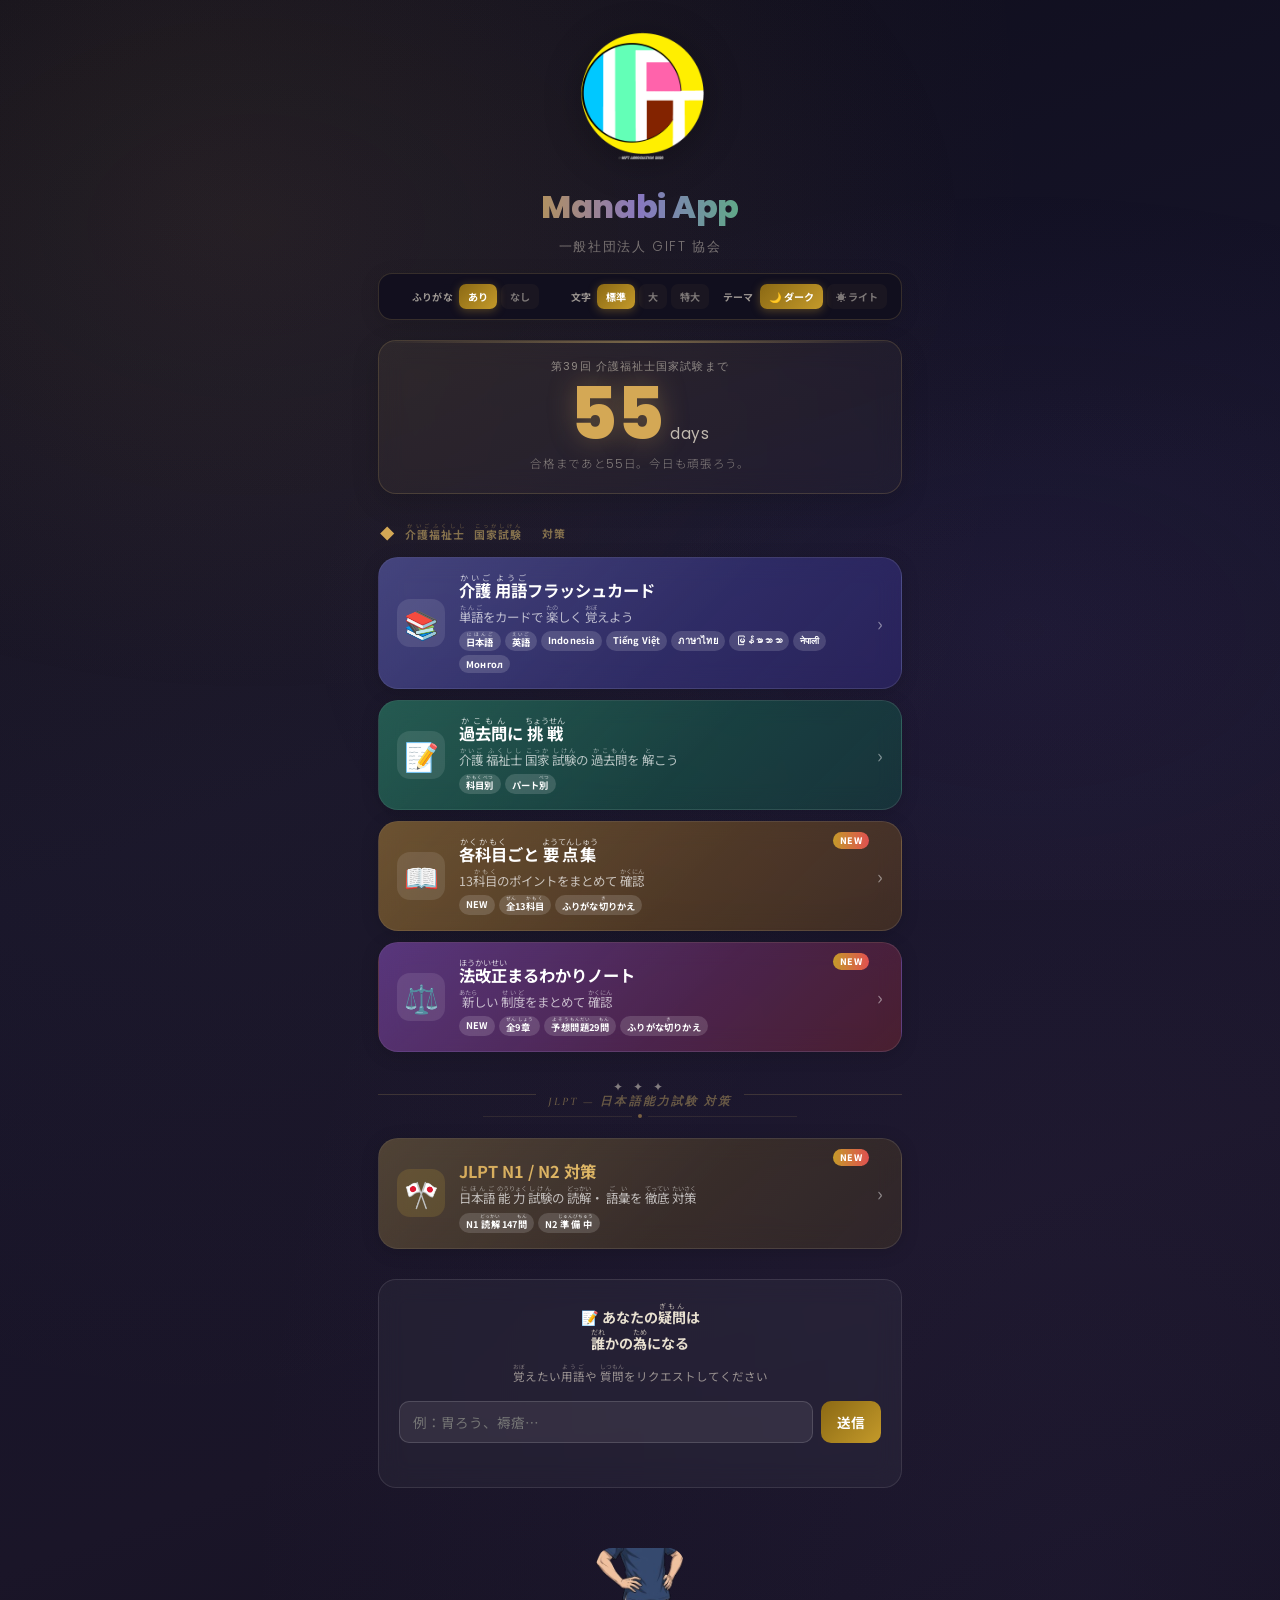
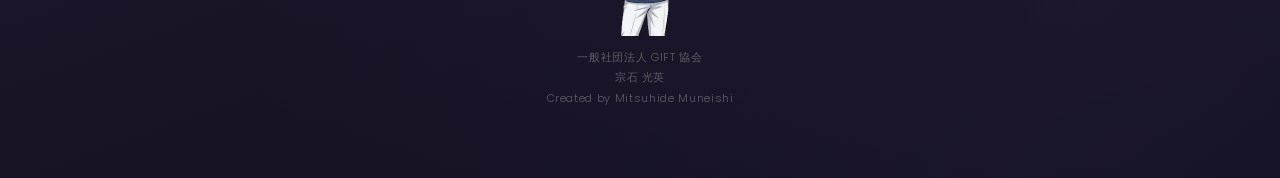
==== index.html @ d937ffbf "Update index.html" ====
<!DOCTYPE html>
<html lang="ja">
<head>
<meta charset="UTF-8">
<meta name="viewport" content="width=device-width, initial-scale=1.0, maximum-scale=1.0, user-scalable=no">
<title>学びアプリ｜介護福祉士国家試験対策｜一般社団法人GIFT協会</title>
<meta name="description" content="介護福祉士国家試験対策 - フラッシュカード・過去問演習＆法改正まるわかりノート">
<link rel="manifest" href="manifest.json">
<meta name="apple-mobile-web-app-capable" content="yes">
<meta name="apple-mobile-web-app-status-bar-style" content="black-translucent">
<meta name="apple-mobile-web-app-title" content="Kaigo.V.F">
<link rel="apple-touch-icon" href="gift-logo.png">
<link rel="preconnect" href="https://fonts.googleapis.com">
<link href="https://fonts.googleapis.com/css2?family=Noto+Sans+JP:wght@300;400;700;900&family=Poppins:wght@300;400;600;800&family=Cormorant+Garamond:ital,wght@0,400;0,600;1,400&display=swap" rel="stylesheet">

<!-- ===== 画面チラつき防止：ページ読み込み直後に設定を反映 ===== -->
<script>
(function(){
  var theme    = localStorage.getItem('gift_theme')    || 'dark';
  var fontsize = localStorage.getItem('gift_fontsize') || 'normal';
  var ruby     = localStorage.getItem('gift_ruby')     || 'on';
  document.documentElement.setAttribute('data-theme',    theme);
  document.documentElement.setAttribute('data-fontsize', fontsize);
  document.documentElement.setAttribute('data-ruby',     ruby);
})();
</script>

<style>
*{margin:0;padding:0;box-sizing:border-box}
html{scroll-behavior:smooth}

/* ===== 文字サイズ ===== */
html[data-fontsize="normal"]{font-size:100%}
html[data-fontsize="large"]  {font-size:112.5%}
html[data-fontsize="xlarge"] {font-size:125%}

/* ===== ふりがな ===== */
ruby{ruby-position:over;-webkit-ruby-position:before}
rt{
  font-size:.5em;font-weight:400;letter-spacing:0;
  line-height:1;opacity:.75;user-select:none;
}
html[data-ruby="off"] rt{display:none}

/* =====================================================
   ダークモード：深夜のジャズバー / ボサノバカフェ
   深いインディゴ × アンバー × テラコッタ
   ===================================================== */
html[data-theme="dark"] body{
  background:
    radial-gradient(ellipse at 15% 10%, rgba(180,140,80,.07) 0%, transparent 55%),
    radial-gradient(ellipse at 85% 90%, rgba(100,80,160,.09) 0%, transparent 55%),
    linear-gradient(160deg, #0e0d1a 0%, #16142a 40%, #1a1528 70%, #120f1e 100%);
  color:#e8e0d0;
}
html[data-theme="dark"] body::before{
  background:
    radial-gradient(ellipse at 20% 25%, rgba(200,160,80,.06) 0%, transparent 50%),
    radial-gradient(ellipse at 80% 70%, rgba(120,90,180,.07) 0%, transparent 50%);
}
html[data-theme="dark"] .countdown{
  background:linear-gradient(160deg, rgba(255,220,150,.06) 0%, rgba(180,140,80,.04) 100%);
  border-color:rgba(200,170,100,.2);
}
html[data-theme="dark"] .countdown::after{
  background:linear-gradient(90deg, transparent, rgba(200,170,100,.5), transparent);
}
html[data-theme="dark"] .cd-num{
  color:#d4a855;
  text-shadow:0 0 28px rgba(212,168,85,.35);
}
html[data-theme="dark"] .cd-title{color:rgba(232,224,208,.55)}
html[data-theme="dark"] .cd-msg  {color:rgba(232,224,208,.5)}
html[data-theme="dark"] .menu-card{border-color:rgba(255,255,255,.1)}
html[data-theme="dark"] .request-box{
  background:rgba(255,255,255,.04);
  border-color:rgba(255,255,255,.1);
}
html[data-theme="dark"] .request-input{
  background:rgba(255,255,255,.07);
  border-color:rgba(255,255,255,.15);
  color:#e8e0d0;
}
html[data-theme="dark"] .settings-panel{
  background:rgba(18,15,30,.94);
  border-color:rgba(200,170,100,.2);
  color:#e8e0d0;
}
html[data-theme="dark"] .s-btn{background:rgba(200,170,100,.1);color:#e8e0d0}
html[data-theme="dark"] .s-btn.active{
  background:linear-gradient(135deg,#8b6914,#c49a2a);
  color:#fff;
  box-shadow:0 2px 10px rgba(180,140,50,.4);
}
html[data-theme="dark"] .menu-section-label{color:rgba(200,170,100,.6)}
html[data-theme="dark"] .menu-section-label-accent{color:#d4a855}
html[data-theme="dark"] .divider-line{background:rgba(200,170,100,.2)}
html[data-theme="dark"] .divider-text{color:rgba(200,170,100,.45)}
html[data-theme="dark"] .brand-sub{color:rgba(232,224,208,.45)}
html[data-theme="dark"] .footer-credit{color:rgba(232,224,208,.35)}

/* =====================================================
   ライトモード：昼下がりのボサノバカフェ
   心理学的根拠：
   ・クリーム×ウォームグレーは目の疲れを抑え集中力を持続させる
   ・彩度を抑えたアンバーアクセントは学習意欲（成長感）を刺激する
   ・高コントラスト白を避けることで認知負荷を低減する
   ===================================================== */
html[data-theme="light"] body{
  background:
    radial-gradient(ellipse at 20% 10%, rgba(220,190,130,.15) 0%, transparent 55%),
    radial-gradient(ellipse at 80% 85%, rgba(160,140,200,.1) 0%, transparent 55%),
    linear-gradient(160deg, #f5f0e8 0%, #ede8dc 40%, #f0ebe0 70%, #f7f2ea 100%);
  color:#2c2416;
}
html[data-theme="light"] body::before{
  background:
    radial-gradient(ellipse at 25% 30%, rgba(200,160,80,.06) 0%, transparent 50%),
    radial-gradient(ellipse at 75% 65%, rgba(140,120,180,.05) 0%, transparent 50%);
}
html[data-theme="light"] .brand h1{
  background:linear-gradient(90deg,#7c5c1e,#5a4a8a,#2d6a4f);
  -webkit-background-clip:text;-webkit-text-fill-color:transparent;background-clip:text;
}
html[data-theme="light"] .brand-sub{color:rgba(44,36,22,.45)}
html[data-theme="light"] .countdown{
  background:linear-gradient(160deg, rgba(255,240,200,.7) 0%, rgba(240,220,170,.5) 100%);
  border-color:rgba(160,120,50,.25);
  box-shadow:0 8px 28px rgba(160,120,50,.1);
}
html[data-theme="light"] .countdown::after{
  background:linear-gradient(90deg, transparent, rgba(160,120,50,.4), transparent);
}
html[data-theme="light"] .cd-num{
  color:#8b5e1a;
  text-shadow:0 0 20px rgba(139,94,26,.2);
}
html[data-theme="light"] .cd-title{color:rgba(44,36,22,.55)}
html[data-theme="light"] .cd-msg  {color:rgba(44,36,22,.5)}
html[data-theme="light"] .menu-card{border-color:rgba(100,80,40,.12)}
html[data-theme="light"] .card-desc{color:rgba(44,36,22,.65) !important}
html[data-theme="light"] .card-tags span{
  background:rgba(100,80,40,.1) !important;
  color:rgba(44,36,22,.75) !important;
}
html[data-theme="light"] .request-box{
  background:rgba(255,248,235,.75);
  border-color:rgba(160,130,70,.2);
}
html[data-theme="light"] .request-box h2{color:#2c2416}
html[data-theme="light"] .request-box p{color:rgba(44,36,22,.6)}
html[data-theme="light"] .request-input{
  background:rgba(255,252,245,.9);
  border-color:rgba(160,130,70,.25);
  color:#2c2416;
}
html[data-theme="light"] .request-input::placeholder{color:rgba(44,36,22,.35)}
html[data-theme="light"] .footer-credit{color:rgba(44,36,22,.4)}
html[data-theme="light"] .settings-panel{
  background:rgba(245,240,228,.97);
  border-color:rgba(160,130,70,.25);
  color:#2c2416;
}
html[data-theme="light"] .s-btn{background:rgba(160,130,70,.12);color:#2c2416}
html[data-theme="light"] .s-btn.active{
  background:linear-gradient(135deg,#8b5e1a,#a87828);
  color:#fff;
  box-shadow:0 2px 10px rgba(139,94,26,.3);
}
html[data-theme="light"] .menu-section-label{color:rgba(100,80,30,.55)}
html[data-theme="light"] .menu-section-label-accent{color:#8b5e1a}
html[data-theme="light"] .divider-line{background:rgba(100,80,30,.18)}
html[data-theme="light"] .divider-text{color:rgba(100,80,30,.4)}
html[data-theme="light"] .jlpt-card-title{
  background:linear-gradient(90deg,#8b5e1a,#c49a2a) !important;
  -webkit-background-clip:text !important;
  -webkit-text-fill-color:transparent !important;
  background-clip:text !important;
}

/* ===== ベース ===== */
body{
  font-family:'Noto Sans JP','Noto Sans',sans-serif;
  min-height:100dvh;
  display:flex;flex-direction:column;align-items:center;
  overflow-x:hidden;-webkit-tap-highlight-color:transparent;
  user-select:none;position:relative;
  transition:background .4s, color .3s;
}
body::before{
  content:'';position:fixed;inset:0;pointer-events:none;z-index:0;
}
body>*{position:relative;z-index:1}

.top-container{
  display:flex;flex-direction:column;align-items:center;
  min-height:100dvh;gap:0;
  padding:28px 18px 48px;
  text-align:center;width:100%;max-width:560px;
}

/* ===== ブランド ===== */
.brand{display:flex;flex-direction:column;align-items:center;gap:4px}
.brand-logo{animation:float 4s ease-in-out infinite}
.brand-logo img{
  width:clamp(90px,22vw,140px);height:auto;
  border-radius:18px;
  filter:drop-shadow(0 6px 18px rgba(0,0,0,.28));
  object-fit:contain;
}
@keyframes float{0%,100%{transform:translateY(0)}50%{transform:translateY(-7px)}}
.brand h1{
  font-family:'Poppins',sans-serif;
  font-size:clamp(1.35rem,4.4vw,2rem);font-weight:800;letter-spacing:-.01em;
  background:linear-gradient(90deg,#b09060,#8878c0,#60a888);
  -webkit-background-clip:text;-webkit-text-fill-color:transparent;background-clip:text;
  margin-top:6px;
}
.brand-sub{
  font-size:clamp(.72rem,2vw,.84rem);font-weight:300;
  letter-spacing:.12em;margin-top:2px;
  font-family:'Poppins',sans-serif;
}

/* ===== 設定パネル ===== */
.settings-panel{
  width:100%;margin-top:16px;
  border-radius:14px;border:1px solid;
  padding:10px 14px;
  backdrop-filter:blur(20px);
  display:flex;flex-direction:row;align-items:center;
  gap:0;flex-wrap:wrap;row-gap:8px;
  box-shadow:0 4px 20px rgba(0,0,0,.12);
  transition:background .3s, border-color .3s;
}
.settings-row{
  display:flex;align-items:center;gap:6px;
  flex:1;justify-content:center;min-width:100px;
}
.settings-row-label{
  font-size:.62rem;font-weight:700;
  white-space:nowrap;opacity:.65;letter-spacing:.04em;
}
.settings-btns{display:flex;gap:4px}
.s-btn{
  border:none;border-radius:7px;cursor:pointer;
  font-size:.63rem;font-weight:700;padding:5px 9px;
  transition:all .2s;opacity:.5;
  font-family:'Noto Sans JP',sans-serif;
}
.s-btn.active{opacity:1}

/* ===== カウントダウン ===== */
.countdown{
  width:100%;margin-top:20px;
  padding:18px 20px 20px;border-radius:18px;
  border:1px solid;
  backdrop-filter:blur(12px);
  display:flex;flex-direction:column;align-items:center;gap:3px;
  position:relative;overflow:hidden;
  box-shadow:0 8px 28px rgba(0,0,0,.15);
  transition:background .3s, border-color .3s;
}
.countdown::after{
  content:'';position:absolute;left:0;right:0;top:0;height:2px;
}
.cd-title{
  font-size:.68rem;font-weight:400;letter-spacing:.1em;
  font-family:'Poppins',sans-serif;
  transition:color .3s;
}
.cd-main{
  display:flex;align-items:baseline;gap:6px;
  justify-content:center;
}
.cd-num{
  font-family:'Poppins',sans-serif;font-weight:800;
  font-size:clamp(3rem,12vw,4.5rem);line-height:1;
  transition:color .3s;
}
.cd-unit{
  font-size:.95rem;font-weight:400;opacity:.8;
  font-family:'Poppins',sans-serif;letter-spacing:.06em;
}
.cd-msg{
  font-size:.72rem;font-weight:300;letter-spacing:.06em;
  font-family:'Poppins','Noto Sans JP',sans-serif;
  transition:color .3s;margin-top:2px;
}

/* ===== セクションラベル ===== */
.menu-section{width:100%;margin-top:28px}
.menu-section-label{
  display:flex;align-items:center;gap:8px;
  font-size:.68rem;font-weight:700;letter-spacing:.1em;
  margin-bottom:14px;padding-left:2px;
  transition:color .3s;
}
.menu-section-label-accent{
  font-size:.9rem;margin-right:2px;
  transition:color .3s;
}

/* ===== JLPT セクション区切り（装飾線デザイン） ===== */
.jlpt-divider{
  width:100%;margin:28px 0 20px;
  display:flex;flex-direction:column;align-items:center;gap:0;
}
.jlpt-divider-inner{
  display:flex;align-items:center;gap:12px;width:100%;
}
.divider-line{
  flex:1;height:1px;
  transition:background .3s;
}
/* 中央の装飾テキスト */
.divider-center{
  display:flex;flex-direction:column;align-items:center;gap:2px;
}
.divider-ornament{
  font-size:.75rem;letter-spacing:.3em;
  opacity:.5;line-height:1;
}
.divider-text{
  font-family:'Cormorant Garamond','Poppins',serif;
  font-size:.72rem;font-weight:600;letter-spacing:.18em;
  font-style:italic;white-space:nowrap;
  transition:color .3s;
}
/* 区切り下の細線ペア */
.divider-sub{
  display:flex;align-items:center;gap:6px;margin-top:5px;width:60%;
}
.divider-sub-line{
  flex:1;height:1px;opacity:.4;
}
html[data-theme="dark"]  .divider-sub-line{background:rgba(200,170,100,.3)}
html[data-theme="light"] .divider-sub-line{background:rgba(100,80,30,.2)}
.divider-dot{
  width:4px;height:4px;border-radius:50%;opacity:.5;flex-shrink:0;
}
html[data-theme="dark"]  .divider-dot{background:#d4a855}
html[data-theme="light"] .divider-dot{background:#8b5e1a}

/* ===== メニューカード ===== */
.menu-list{list-style:none;display:flex;flex-direction:column;gap:11px}
.menu-card{
  display:grid;grid-template-columns:auto 1fr auto;
  align-items:center;gap:14px;
  border-radius:20px;padding:15px 18px;
  text-decoration:none;color:inherit;
  border:1px solid;
  backdrop-filter:blur(12px);
  box-shadow:0 3px 18px rgba(0,0,0,.15);
  transition:transform .22s cubic-bezier(.34,1.56,.64,1),
             box-shadow .22s, border-color .3s;
  position:relative;overflow:hidden;
}
.menu-card::before{
  content:'';position:absolute;inset:0;
  background:linear-gradient(135deg,rgba(255,255,255,.06) 0%,transparent 60%);
  pointer-events:none;
}
.menu-card:active{transform:scale(.97)}
@media(hover:hover){
  .menu-card:hover{
    transform:translateY(-3px);
    box-shadow:0 8px 28px rgba(0,0,0,.22);
  }
}
.card-icon{
  font-size:1.75rem;width:48px;height:48px;
  display:flex;align-items:center;justify-content:center;
  border-radius:13px;background:rgba(255,255,255,.1);flex-shrink:0;
}
.card-body{text-align:left}
.card-title{
  font-size:clamp(.92rem,2.7vw,1.02rem);font-weight:700;
  line-height:1.35;margin-bottom:3px;color:#fff;
}
html[data-theme="light"] .card-title{color:#2c2416}
.card-desc{
  font-size:clamp(.7rem,1.9vw,.78rem);
  opacity:.68;line-height:1.45;margin-bottom:5px;color:#fff;
}
.card-tags{display:flex;flex-wrap:wrap;gap:4px}
.card-tags span{
  font-size:.58rem;font-weight:700;padding:2px 7px;
  border-radius:20px;background:rgba(255,255,255,.15);
  letter-spacing:.02em;color:#fff;
}
.card-arrow{font-size:1.2rem;opacity:.45;flex-shrink:0;color:#fff}
html[data-theme="light"] .card-arrow{color:#2c2416}
.card-badge{
  position:absolute;top:10px;right:32px;
  font-size:.56rem;font-weight:800;padding:2px 7px;
  border-radius:20px;letter-spacing:.04em;
}

/* ===== カード色：ダーク時はやや深め、ライト時も品良く ===== */
.flashcard {background:linear-gradient(135deg,rgba(90,95,210,.45),rgba(70,60,190,.28))}
.exam      {background:linear-gradient(135deg,rgba(20,160,110,.42),rgba(10,130,85,.25))}
.youten    {background:linear-gradient(135deg,rgba(200,140,30,.42),rgba(170,110,15,.25))}
.houkaisei {background:linear-gradient(135deg,rgba(150,70,220,.42),rgba(210,55,55,.25))}
.jlpt      {background:linear-gradient(135deg,rgba(180,140,40,.28),rgba(140,110,20,.16))}

html[data-theme="light"] .flashcard {background:linear-gradient(135deg,rgba(90,95,210,.3),rgba(70,60,190,.18))}
html[data-theme="light"] .exam      {background:linear-gradient(135deg,rgba(20,160,110,.28),rgba(10,130,85,.16))}
html[data-theme="light"] .youten    {background:linear-gradient(135deg,rgba(200,140,30,.3),rgba(170,110,15,.18))}
html[data-theme="light"] .houkaisei {background:linear-gradient(135deg,rgba(150,70,220,.28),rgba(210,55,55,.18))}
html[data-theme="light"] .jlpt      {background:linear-gradient(135deg,rgba(160,120,30,.2),rgba(120,90,10,.12))}

/* ===== JLPTカードタイトル（金色グラデ） ===== */
.jlpt-card-title{
  background:linear-gradient(90deg,#d4a855,#f0d080);
  -webkit-background-clip:text;-webkit-text-fill-color:transparent;
  background-clip:text;
  font-size:clamp(.92rem,2.7vw,1.02rem);font-weight:700;
  line-height:1.35;margin-bottom:3px;
}

/* ===== リクエストボックス ===== */
.request-box{
  width:100%;margin-top:30px;padding:22px 20px;border-radius:18px;
  border:1px solid;backdrop-filter:blur(12px);text-align:center;
  transition:background .3s, border-color .3s;
}
.request-box h2{font-size:.88rem;font-weight:700;line-height:1.9;margin-bottom:6px}
.request-box p{font-size:.72rem;opacity:.6;margin-bottom:14px;line-height:1.7}
.request-form{display:flex;gap:8px}
.request-input{
  flex:1;border:1px solid;border-radius:10px;
  padding:10px 13px;font-size:.85rem;
  font-family:'Noto Sans JP',sans-serif;
  outline:none;min-width:0;
  transition:background .3s, border-color .3s, color .3s;
}
.request-btn{
  background:linear-gradient(135deg,#8b6914,#c49a2a);
  color:#fff;border:none;border-radius:10px;
  padding:10px 16px;font-size:.85rem;font-weight:700;
  cursor:pointer;white-space:nowrap;
  font-family:'Noto Sans JP',sans-serif;
  transition:opacity .2s;
}
.request-btn:hover{opacity:.85}
.request-feedback{font-size:.74rem;margin-top:8px;min-height:1.2em;font-weight:700}
.request-feedback.success{color:#48bb78}
.request-feedback.error  {color:#fc8181}

/* ===== フッター ===== */
.footer-profile{
  width:100%;margin-top:40px;padding:20px;
  display:flex;flex-direction:column;align-items:center;gap:12px;
}
/* ★修正①：全身が見えるよう object-position を center に、角丸正方形 */
.footer-profile img{
  width:88px;height:88px;
  border-radius:16px;
  object-fit:cover;
  object-position:center center;
  display:block;
}
.footer-credit{
  font-size:.68rem;letter-spacing:.06em;line-height:1.9;
  font-family:'Poppins',sans-serif;font-weight:300;
  transition:color .3s;
}
</style>
</head>
<body>

<div class="top-container">

  <!-- ===== ブランド ===== -->
  <div class="brand">
    <div class="brand-logo">
      <img src="gift-logo.png" alt="GIFT協会ロゴ" width="130" height="130">
    </div>
    <h1>Manabi App</h1>
    <div class="brand-sub">一般社団法人 GIFT 協会</div>
  </div>

  <!-- ===== 設定パネル ===== -->
  <div class="settings-panel" id="settingsPanel">
    <div class="settings-row">
      <span class="settings-row-label">ふりがな</span>
      <div class="settings-btns">
        <button class="s-btn" id="rubyOn"  onclick="setRuby('on')">あり</button>
        <button class="s-btn" id="rubyOff" onclick="setRuby('off')">なし</button>
      </div>
    </div>
    <div class="settings-row">
      <span class="settings-row-label">文字</span>
      <div class="settings-btns">
        <button class="s-btn" id="fsNormal" onclick="setFontsize('normal')">標準</button>
        <button class="s-btn" id="fsLarge"  onclick="setFontsize('large')">大</button>
        <button class="s-btn" id="fsXlarge" onclick="setFontsize('xlarge')">特大</button>
      </div>
    </div>
    <div class="settings-row">
      <span class="settings-row-label">テーマ</span>
      <div class="settings-btns">
        <button class="s-btn" id="themeDark"  onclick="setTheme('dark')">🌙 ダーク</button>
        <button class="s-btn" id="themeLight" onclick="setTheme('light')">☀️ ライト</button>
      </div>
    </div>
  </div>

  <!-- ===== カウントダウン ===== -->
  <div class="countdown">
    <div class="cd-title" id="cdTitle"></div>
    <div class="cd-main"  id="cdMain"></div>
    <div class="cd-msg"   id="cdMsg"></div>
  </div>

  <!-- ===== メニュー：介護福祉士 ===== -->
  <nav class="menu-section" aria-label="介護福祉士国家試験対策メニュー">
    <div class="menu-section-label">
      <span class="menu-section-label-accent">◆</span>
      <ruby>介護福祉士<rt>かいごふくしし</rt></ruby>
      <ruby>国家試験<rt>こっかしけん</rt></ruby>　対策
    </div>
    <ul class="menu-list">

      <li>
        <a href="./flashcard.html" class="menu-card flashcard">
          <div class="card-icon">📚</div>
          <div class="card-body">
            <div class="card-title">
              <ruby>介護<rt>かいご</rt></ruby>
              <ruby>用語<rt>ようご</rt></ruby>フラッシュカード
            </div>
            <div class="card-desc">
              <ruby>単語<rt>たんご</rt></ruby>をカードで
              <ruby>楽<rt>たの</rt></ruby>しく
              <ruby>覚<rt>おぼ</rt></ruby>えよう
            </div>
            <div class="card-tags">
              <span><ruby>日本語<rt>にほんご</rt></ruby></span>
              <span><ruby>英語<rt>えいご</rt></ruby></span>
              <span>Indonesia</span><span>Tiếng Việt</span>
              <span>ภาษาไทย</span><span>မြန်မာဘာသာ</span>
              <span>नेपाली</span><span>Монгол</span>
            </div>
          </div>
          <div class="card-arrow">›</div>
        </a>
      </li>

      <li>
        <a href="./exam/index.html" class="menu-card exam">
          <div class="card-icon">📝</div>
          <div class="card-body">
            <div class="card-title">
              <ruby>過去問<rt>かこもん</rt></ruby>に
              <ruby>挑戦<rt>ちょうせん</rt></ruby>
            </div>
            <div class="card-desc">
              <ruby>介護<rt>かいご</rt></ruby>
              <ruby>福祉士<rt>ふくしし</rt></ruby>
              <ruby>国家<rt>こっか</rt></ruby>
              <ruby>試験<rt>しけん</rt></ruby>の
              <ruby>過去問<rt>かこもん</rt></ruby>を
              <ruby>解<rt>と</rt></ruby>こう
            </div>
            <div class="card-tags">
              <span><ruby>科目別<rt>かもくべつ</rt></ruby></span>
              <span>パート<ruby>別<rt>べつ</rt></ruby></span>
            </div>
          </div>
          <div class="card-arrow">›</div>
        </a>
      </li>

      <li>
        <a href="./youten/index.html" class="menu-card youten">
          <span class="card-badge" style="background:linear-gradient(90deg,#c49a2a,#e05050);color:#fff;">NEW</span>
          <div class="card-icon">📖</div>
          <div class="card-body">
            <div class="card-title">
              <ruby>各科目<rt>かくかもく</rt></ruby>ごと
              <ruby>要点集<rt>ようてんしゅう</rt></ruby>
            </div>
            <div class="card-desc">
              13<ruby>科目<rt>かもく</rt></ruby>のポイントをまとめて
              <ruby>確認<rt>かくにん</rt></ruby>
            </div>
            <div class="card-tags">
              <span>NEW</span>
              <span><ruby>全<rt>ぜん</rt></ruby>13<ruby>科目<rt>かもく</rt></ruby></span>
              <span>ふりがな<ruby>切<rt>き</rt></ruby>りかえ</span>
            </div>
          </div>
          <div class="card-arrow">›</div>
        </a>
      </li>

      <li>
        <a href="./houkaisei/index.html" class="menu-card houkaisei">
          <span class="card-badge" style="background:linear-gradient(90deg,#c49a2a,#e05050);color:#fff;">NEW</span>
          <div class="card-icon">⚖️</div>
          <div class="card-body">
            <div class="card-title">
              <ruby>法改正<rt>ほうかいせい</rt></ruby>まるわかりノート
            </div>
            <div class="card-desc">
              <ruby>新<rt>あたら</rt></ruby>しい
              <ruby>制度<rt>せいど</rt></ruby>をまとめて
              <ruby>確認<rt>かくにん</rt></ruby>
            </div>
            <div class="card-tags">
              <span>NEW</span>
              <span><ruby>全<rt>ぜん</rt></ruby>9<ruby>章<rt>しょう</rt></ruby></span>
              <span><ruby>予想<rt>よそう</rt></ruby><ruby>問題<rt>もんだい</rt></ruby>29<ruby>問<rt>もん</rt></ruby></span>
              <span>ふりがな<ruby>切<rt>き</rt></ruby>りかえ</span>
            </div>
          </div>
          <div class="card-arrow">›</div>
        </a>
      </li>

    </ul>
  </nav>

  <!-- ===== ★JLPT 区切り装飾（修正②） ===== -->
  <div class="jlpt-divider">
    <div class="jlpt-divider-inner">
      <div class="divider-line"></div>
      <div class="divider-center">
        <div class="divider-ornament">✦ ✦ ✦</div>
        <div class="divider-text">JLPT — 日本語能力試験 対策</div>
      </div>
      <div class="divider-line"></div>
    </div>
    <div class="divider-sub">
      <div class="divider-sub-line"></div>
      <div class="divider-dot"></div>
      <div class="divider-sub-line"></div>
    </div>
  </div>

  <!-- ===== メニュー：JLPT ===== -->
  <nav class="menu-section" style="margin-top:0;" aria-label="JLPT対策メニュー">
    <ul class="menu-list">
      <li>
        <a href="./jlpt/index.html" class="menu-card jlpt">
          <span class="card-badge" style="background:linear-gradient(90deg,#c49a2a,#e05050);color:#fff;">NEW</span>
          <div class="card-icon" style="background:rgba(200,160,50,.18);">🎌</div>
          <div class="card-body">
            <div class="jlpt-card-title">
              JLPT N1 / N2 <ruby>対策<rt>たいさく</rt></ruby>
            </div>
            <div class="card-desc">
              <ruby>日本語<rt>にほんご</rt></ruby>
              <ruby>能力<rt>のうりょく</rt></ruby>
              <ruby>試験<rt>しけん</rt></ruby>の
              <ruby>読解<rt>どっかい</rt></ruby>・
              <ruby>語彙<rt>ごい</rt></ruby>を
              <ruby>徹底<rt>てってい</rt></ruby>
              <ruby>対策<rt>たいさく</rt></ruby>
            </div>
            <div class="card-tags">
              <span>N1 <ruby>読解<rt>どっかい</rt></ruby> 147<ruby>問<rt>もん</rt></ruby></span>
              <span>N2 <ruby>準備中<rt>じゅんびちゅう</rt></ruby></span>
            </div>
          </div>
          <div class="card-arrow">›</div>
        </a>
      </li>
    </ul>
  </nav>

  <!-- ===== リクエストボックス ===== -->
  <div class="request-box">
    <h2>
      📝 あなたの<ruby>疑問<rt>ぎもん</rt></ruby>は<br>
      <ruby>誰<rt>だれ</rt></ruby>かの<ruby>為<rt>ため</rt></ruby>になる
    </h2>
    <p>
      <ruby>覚<rt>おぼ</rt></ruby>えたい<ruby>用語<rt>ようご</rt></ruby>や
      <ruby>質問<rt>しつもん</rt></ruby>をリクエストしてください
    </p>
    <div class="request-form">
      <input type="text" class="request-input" id="requestInput"
        placeholder="例：胃ろう、褥瘡…" maxlength="60">
      <button class="request-btn" id="requestSendBtn" onclick="sendRequest()">送信</button>
    </div>
    <div class="request-feedback" id="requestFeedback"></div>
  </div>

  <!-- ===== フッター ===== -->
  <div class="footer-profile">
    <!-- ★修正①：全身表示・object-position:center center・角丸正方形 -->
    <img src="muneishi-icon.png" alt="宗石光英" width="88" height="88">
    <div class="footer-credit">
      一般社団法人 GIFT 協会<br>
      宗石 光英<br>
      Created by Mitsuhide Muneishi
    </div>
  </div>

</div>

<script>
/* ===== GAS URL ===== */
var GAS_URL = 'https://script.google.com/macros/s/AKfycbzx9GYBBvhGV3eG5c0yK1lw3vkR_vOBSK7HV9efuW2FCB9S_B_7RJPr1G1hbNUMXx2ktg/exec';

/* ===== 試験日設定 ===== */
var EXAM_INFO = { round: 39, date: '2027-01-31' };

/* ===== ボタンのactive状態を同期 ===== */
function syncSettingsBtns(){
  var theme    = localStorage.getItem('gift_theme')    || 'dark';
  var fontsize = localStorage.getItem('gift_fontsize') || 'normal';
  var ruby     = localStorage.getItem('gift_ruby')     || 'on';
  document.getElementById('themeDark').classList.toggle('active',  theme==='dark');
  document.getElementById('themeLight').classList.toggle('active', theme==='light');
  document.getElementById('fsNormal').classList.toggle('active',   fontsize==='normal');
  document.getElementById('fsLarge').classList.toggle('active',    fontsize==='large');
  document.getElementById('fsXlarge').classList.toggle('active',   fontsize==='xlarge');
  document.getElementById('rubyOn').classList.toggle('active',     ruby==='on');
  document.getElementById('rubyOff').classList.toggle('active',    ruby==='off');
}

/* ===== 設定変更関数 ===== */
function setRuby(val){
  localStorage.setItem('gift_ruby', val);
  document.documentElement.setAttribute('data-ruby', val);
  syncSettingsBtns();
}
function setFontsize(val){
  localStorage.setItem('gift_fontsize', val);
  document.documentElement.setAttribute('data-fontsize', val);
  syncSettingsBtns();
}
function setTheme(val){
  localStorage.setItem('gift_theme', val);
  document.documentElement.setAttribute('data-theme', val);
  syncSettingsBtns();
}

/* ===== カウントダウン（日数のみ） ===== */
function renderCountdown(){
  var now  = new Date();
  var exam = new Date(EXAM_INFO.date + 'T00:00:00+09:00');
  var diff = exam - now;
  var title = document.getElementById('cdTitle');
  var main  = document.getElementById('cdMain');
  var msg   = document.getElementById('cdMsg');

  if(diff <= 0){
    title.textContent = '第' + EXAM_INFO.round + '回 介護福祉士国家試験';
    main.innerHTML    = '<span class="cd-num" style="font-size:1.8rem;">お疲れ様でした</span>';
    msg.textContent   = '全力を出し切ろう。';
    return;
  }

  var days = Math.floor(diff / 86400000);
  var msgs = [
    '今日の積み重ねが、合格への道。',
    '毎日少しずつ。それが一番の近道。',
    'あなたの努力は必ず報われる。',
    '一問一問、丁寧に取り組もう。',
    '継続は力なり。今日も一歩前へ。',
    '苦手な問題こそ、伸びしろだ。',
    '合格まであと' + days + '日。今日も頑張ろう。'
  ];

  title.textContent = '第' + EXAM_INFO.round + '回 介護福祉士国家試験まで';
  main.innerHTML =
    '<span class="cd-num">' + days + '</span>' +
    '<span class="cd-unit">days</span>';
  msg.textContent = msgs[days % msgs.length];
}

/* ===== 初期化 ===== */
window.addEventListener('DOMContentLoaded', function(){
  syncSettingsBtns();
  renderCountdown();
});
setInterval(renderCountdown, 60000);
document.addEventListener('visibilitychange', function(){
  if(!document.hidden) renderCountdown();
});

/* ===== リクエスト送信 ===== */
function sendRequest(){
  var input = document.getElementById('requestInput');
  var btn   = document.getElementById('requestSendBtn');
  var fb    = document.getElementById('requestFeedback');
  var word  = input.value.trim();
  if(!word){
    fb.textContent='⚠ 用語を入力してください';
    fb.className='request-feedback error';return;
  }
  btn.disabled=true;btn.textContent='送信中…';
  fb.textContent='';fb.className='request-feedback';
  fetch(GAS_URL,{
    method:'POST',mode:'no-cors',
    headers:{'Content-Type':'application/json'},
    body:JSON.stringify({word:word,from:'top'})
  })
  .then(function(){
    fb.textContent='✅ ありがとうございます！リクエストを受け付けました';
    fb.className='request-feedback success';
    input.value='';
    setTimeout(function(){fb.textContent='';fb.className='request-feedback';},4000);
  })
  .catch(function(){
    fb.textContent='❌ 送信に失敗しました。もう一度お試しください';
    fb.className='request-feedback error';
  })
  .finally(function(){btn.disabled=false;btn.textContent='送信';});
}
document.getElementById('requestInput').addEventListener('keydown',function(e){
  if(e.key==='Enter'){e.preventDefault();sendRequest();}
});

/* ===== Service Worker ===== */
if('serviceWorker' in navigator){
  window.addEventListener('load',function(){
    navigator.serviceWorker.register('./sw.js').catch(function(){});
  });
}
</script>
</body>
</html>
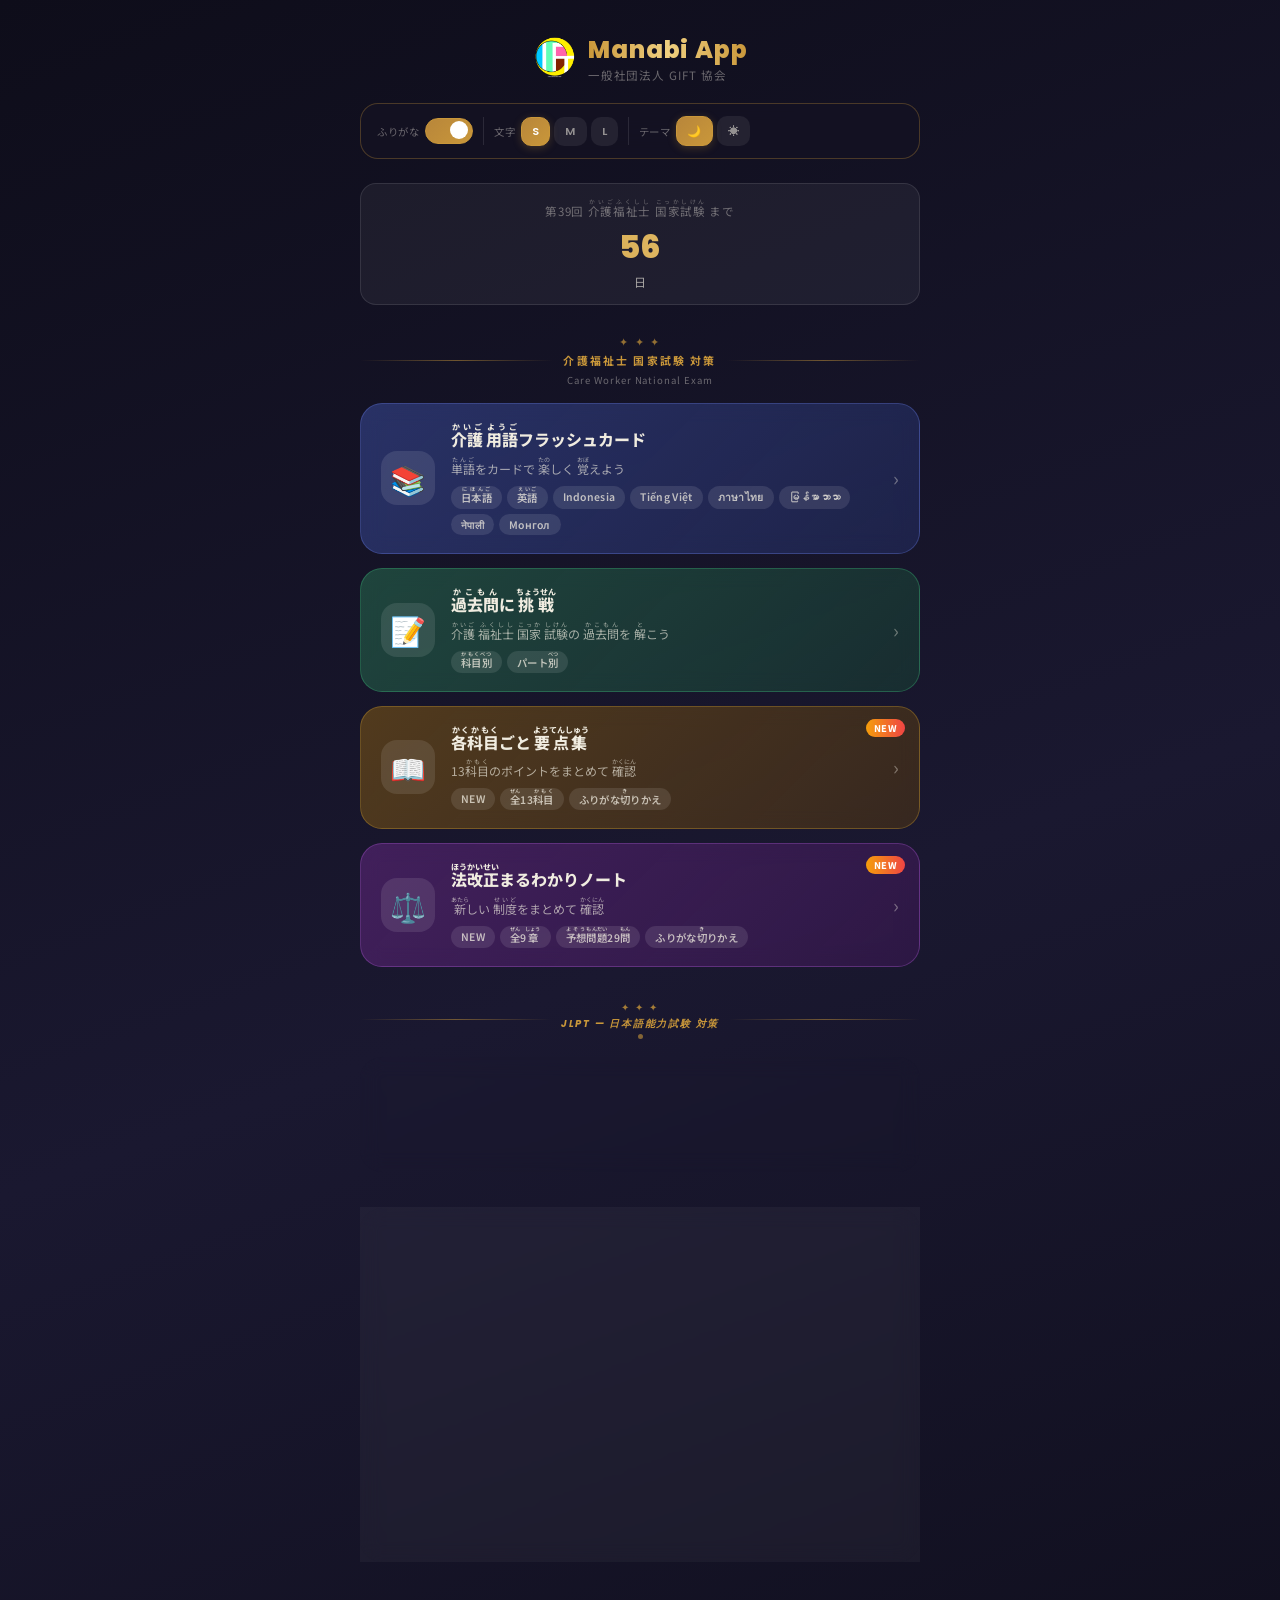
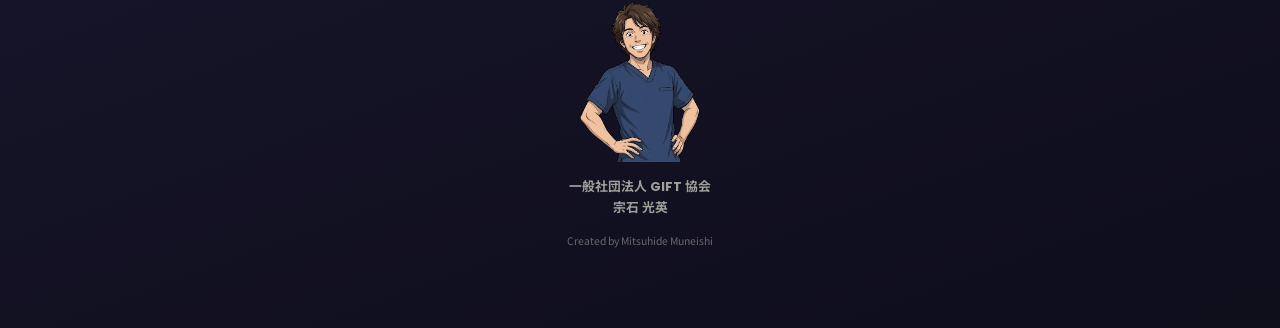
==== commit 89ed9878: "Update index.html" ====
--- a/index.html
+++ b/index.html
@@ -1,547 +1,715 @@
 <!DOCTYPE html>
-<html lang="ja">
+<html lang="ja" data-theme="dark">
 <head>
-<meta charset="UTF-8">
-<meta name="viewport" content="width=device-width, initial-scale=1.0, maximum-scale=1.0, user-scalable=no">
-<title>学びアプリ｜介護福祉士国家試験対策｜一般社団法人GIFT協会</title>
-<meta name="description" content="介護福祉士国家試験対策 - フラッシュカード・過去問演習＆法改正まるわかりノート">
-<link rel="manifest" href="manifest.json">
-<meta name="apple-mobile-web-app-capable" content="yes">
-<meta name="apple-mobile-web-app-status-bar-style" content="black-translucent">
-<meta name="apple-mobile-web-app-title" content="Kaigo.V.F">
-<link rel="apple-touch-icon" href="gift-logo.png">
-<link rel="preconnect" href="https://fonts.googleapis.com">
-<link href="https://fonts.googleapis.com/css2?family=Noto+Sans+JP:wght@300;400;700;900&family=Poppins:wght@300;400;600;800&family=Cormorant+Garamond:ital,wght@0,400;0,600;1,400&display=swap" rel="stylesheet">
-
-<!-- ===== 画面チラつき防止：ページ読み込み直後に設定を反映 ===== -->
-<script>
-(function(){
-  var theme    = localStorage.getItem('gift_theme')    || 'dark';
-  var fontsize = localStorage.getItem('gift_fontsize') || 'normal';
-  var ruby     = localStorage.getItem('gift_ruby')     || 'on';
-  document.documentElement.setAttribute('data-theme',    theme);
-  document.documentElement.setAttribute('data-fontsize', fontsize);
-  document.documentElement.setAttribute('data-ruby',     ruby);
-})();
-</script>
-
-<style>
-*{margin:0;padding:0;box-sizing:border-box}
-html{scroll-behavior:smooth}
-
-/* ===== 文字サイズ ===== */
-html[data-fontsize="normal"]{font-size:100%}
-html[data-fontsize="large"]  {font-size:112.5%}
-html[data-fontsize="xlarge"] {font-size:125%}
-
-/* ===== ふりがな ===== */
-ruby{ruby-position:over;-webkit-ruby-position:before}
-rt{
-  font-size:.5em;font-weight:400;letter-spacing:0;
-  line-height:1;opacity:.75;user-select:none;
-}
-html[data-ruby="off"] rt{display:none}
-
-/* =====================================================
-   ダークモード：深夜のジャズバー / ボサノバカフェ
-   深いインディゴ × アンバー × テラコッタ
-   ===================================================== */
-html[data-theme="dark"] body{
-  background:
-    radial-gradient(ellipse at 15% 10%, rgba(180,140,80,.07) 0%, transparent 55%),
-    radial-gradient(ellipse at 85% 90%, rgba(100,80,160,.09) 0%, transparent 55%),
-    linear-gradient(160deg, #0e0d1a 0%, #16142a 40%, #1a1528 70%, #120f1e 100%);
-  color:#e8e0d0;
-}
-html[data-theme="dark"] body::before{
-  background:
-    radial-gradient(ellipse at 20% 25%, rgba(200,160,80,.06) 0%, transparent 50%),
-    radial-gradient(ellipse at 80% 70%, rgba(120,90,180,.07) 0%, transparent 50%);
-}
-html[data-theme="dark"] .countdown{
-  background:linear-gradient(160deg, rgba(255,220,150,.06) 0%, rgba(180,140,80,.04) 100%);
-  border-color:rgba(200,170,100,.2);
-}
-html[data-theme="dark"] .countdown::after{
-  background:linear-gradient(90deg, transparent, rgba(200,170,100,.5), transparent);
-}
-html[data-theme="dark"] .cd-num{
-  color:#d4a855;
-  text-shadow:0 0 28px rgba(212,168,85,.35);
-}
-html[data-theme="dark"] .cd-title{color:rgba(232,224,208,.55)}
-html[data-theme="dark"] .cd-msg  {color:rgba(232,224,208,.5)}
-html[data-theme="dark"] .menu-card{border-color:rgba(255,255,255,.1)}
-html[data-theme="dark"] .request-box{
-  background:rgba(255,255,255,.04);
-  border-color:rgba(255,255,255,.1);
-}
-html[data-theme="dark"] .request-input{
-  background:rgba(255,255,255,.07);
-  border-color:rgba(255,255,255,.15);
-  color:#e8e0d0;
-}
-html[data-theme="dark"] .settings-panel{
-  background:rgba(18,15,30,.94);
-  border-color:rgba(200,170,100,.2);
-  color:#e8e0d0;
-}
-html[data-theme="dark"] .s-btn{background:rgba(200,170,100,.1);color:#e8e0d0}
-html[data-theme="dark"] .s-btn.active{
-  background:linear-gradient(135deg,#8b6914,#c49a2a);
-  color:#fff;
-  box-shadow:0 2px 10px rgba(180,140,50,.4);
-}
-html[data-theme="dark"] .menu-section-label{color:rgba(200,170,100,.6)}
-html[data-theme="dark"] .menu-section-label-accent{color:#d4a855}
-html[data-theme="dark"] .divider-line{background:rgba(200,170,100,.2)}
-html[data-theme="dark"] .divider-text{color:rgba(200,170,100,.45)}
-html[data-theme="dark"] .brand-sub{color:rgba(232,224,208,.45)}
-html[data-theme="dark"] .footer-credit{color:rgba(232,224,208,.35)}
-
-/* =====================================================
-   ライトモード：昼下がりのボサノバカフェ
-   心理学的根拠：
-   ・クリーム×ウォームグレーは目の疲れを抑え集中力を持続させる
-   ・彩度を抑えたアンバーアクセントは学習意欲（成長感）を刺激する
-   ・高コントラスト白を避けることで認知負荷を低減する
-   ===================================================== */
-html[data-theme="light"] body{
-  background:
-    radial-gradient(ellipse at 20% 10%, rgba(220,190,130,.15) 0%, transparent 55%),
-    radial-gradient(ellipse at 80% 85%, rgba(160,140,200,.1) 0%, transparent 55%),
-    linear-gradient(160deg, #f5f0e8 0%, #ede8dc 40%, #f0ebe0 70%, #f7f2ea 100%);
-  color:#2c2416;
-}
-html[data-theme="light"] body::before{
-  background:
-    radial-gradient(ellipse at 25% 30%, rgba(200,160,80,.06) 0%, transparent 50%),
-    radial-gradient(ellipse at 75% 65%, rgba(140,120,180,.05) 0%, transparent 50%);
-}
-html[data-theme="light"] .brand h1{
-  background:linear-gradient(90deg,#7c5c1e,#5a4a8a,#2d6a4f);
-  -webkit-background-clip:text;-webkit-text-fill-color:transparent;background-clip:text;
-}
-html[data-theme="light"] .brand-sub{color:rgba(44,36,22,.45)}
-html[data-theme="light"] .countdown{
-  background:linear-gradient(160deg, rgba(255,240,200,.7) 0%, rgba(240,220,170,.5) 100%);
-  border-color:rgba(160,120,50,.25);
-  box-shadow:0 8px 28px rgba(160,120,50,.1);
-}
-html[data-theme="light"] .countdown::after{
-  background:linear-gradient(90deg, transparent, rgba(160,120,50,.4), transparent);
-}
-html[data-theme="light"] .cd-num{
-  color:#8b5e1a;
-  text-shadow:0 0 20px rgba(139,94,26,.2);
-}
-html[data-theme="light"] .cd-title{color:rgba(44,36,22,.55)}
-html[data-theme="light"] .cd-msg  {color:rgba(44,36,22,.5)}
-html[data-theme="light"] .menu-card{border-color:rgba(100,80,40,.12)}
-html[data-theme="light"] .card-desc{color:rgba(44,36,22,.65) !important}
-html[data-theme="light"] .card-tags span{
-  background:rgba(100,80,40,.1) !important;
-  color:rgba(44,36,22,.75) !important;
-}
-html[data-theme="light"] .request-box{
-  background:rgba(255,248,235,.75);
-  border-color:rgba(160,130,70,.2);
-}
-html[data-theme="light"] .request-box h2{color:#2c2416}
-html[data-theme="light"] .request-box p{color:rgba(44,36,22,.6)}
-html[data-theme="light"] .request-input{
-  background:rgba(255,252,245,.9);
-  border-color:rgba(160,130,70,.25);
-  color:#2c2416;
-}
-html[data-theme="light"] .request-input::placeholder{color:rgba(44,36,22,.35)}
-html[data-theme="light"] .footer-credit{color:rgba(44,36,22,.4)}
-html[data-theme="light"] .settings-panel{
-  background:rgba(245,240,228,.97);
-  border-color:rgba(160,130,70,.25);
-  color:#2c2416;
-}
-html[data-theme="light"] .s-btn{background:rgba(160,130,70,.12);color:#2c2416}
-html[data-theme="light"] .s-btn.active{
-  background:linear-gradient(135deg,#8b5e1a,#a87828);
-  color:#fff;
-  box-shadow:0 2px 10px rgba(139,94,26,.3);
-}
-html[data-theme="light"] .menu-section-label{color:rgba(100,80,30,.55)}
-html[data-theme="light"] .menu-section-label-accent{color:#8b5e1a}
-html[data-theme="light"] .divider-line{background:rgba(100,80,30,.18)}
-html[data-theme="light"] .divider-text{color:rgba(100,80,30,.4)}
-html[data-theme="light"] .jlpt-card-title{
-  background:linear-gradient(90deg,#8b5e1a,#c49a2a) !important;
-  -webkit-background-clip:text !important;
-  -webkit-text-fill-color:transparent !important;
-  background-clip:text !important;
-}
-
-/* ===== ベース ===== */
-body{
-  font-family:'Noto Sans JP','Noto Sans',sans-serif;
-  min-height:100dvh;
-  display:flex;flex-direction:column;align-items:center;
-  overflow-x:hidden;-webkit-tap-highlight-color:transparent;
-  user-select:none;position:relative;
-  transition:background .4s, color .3s;
-}
-body::before{
-  content:'';position:fixed;inset:0;pointer-events:none;z-index:0;
-}
-body>*{position:relative;z-index:1}
-
-.top-container{
-  display:flex;flex-direction:column;align-items:center;
-  min-height:100dvh;gap:0;
-  padding:28px 18px 48px;
-  text-align:center;width:100%;max-width:560px;
-}
-
-/* ===== ブランド ===== */
-.brand{display:flex;flex-direction:column;align-items:center;gap:4px}
-.brand-logo{animation:float 4s ease-in-out infinite}
-.brand-logo img{
-  width:clamp(90px,22vw,140px);height:auto;
-  border-radius:18px;
-  filter:drop-shadow(0 6px 18px rgba(0,0,0,.28));
-  object-fit:contain;
-}
-@keyframes float{0%,100%{transform:translateY(0)}50%{transform:translateY(-7px)}}
-.brand h1{
-  font-family:'Poppins',sans-serif;
-  font-size:clamp(1.35rem,4.4vw,2rem);font-weight:800;letter-spacing:-.01em;
-  background:linear-gradient(90deg,#b09060,#8878c0,#60a888);
-  -webkit-background-clip:text;-webkit-text-fill-color:transparent;background-clip:text;
-  margin-top:6px;
-}
-.brand-sub{
-  font-size:clamp(.72rem,2vw,.84rem);font-weight:300;
-  letter-spacing:.12em;margin-top:2px;
-  font-family:'Poppins',sans-serif;
-}
-
-/* ===== 設定パネル ===== */
-.settings-panel{
-  width:100%;margin-top:16px;
-  border-radius:14px;border:1px solid;
-  padding:10px 14px;
-  backdrop-filter:blur(20px);
-  display:flex;flex-direction:row;align-items:center;
-  gap:0;flex-wrap:wrap;row-gap:8px;
-  box-shadow:0 4px 20px rgba(0,0,0,.12);
-  transition:background .3s, border-color .3s;
-}
-.settings-row{
-  display:flex;align-items:center;gap:6px;
-  flex:1;justify-content:center;min-width:100px;
-}
-.settings-row-label{
-  font-size:.62rem;font-weight:700;
-  white-space:nowrap;opacity:.65;letter-spacing:.04em;
-}
-.settings-btns{display:flex;gap:4px}
-.s-btn{
-  border:none;border-radius:7px;cursor:pointer;
-  font-size:.63rem;font-weight:700;padding:5px 9px;
-  transition:all .2s;opacity:.5;
-  font-family:'Noto Sans JP',sans-serif;
-}
-.s-btn.active{opacity:1}
-
-/* ===== カウントダウン ===== */
-.countdown{
-  width:100%;margin-top:20px;
-  padding:18px 20px 20px;border-radius:18px;
-  border:1px solid;
-  backdrop-filter:blur(12px);
-  display:flex;flex-direction:column;align-items:center;gap:3px;
-  position:relative;overflow:hidden;
-  box-shadow:0 8px 28px rgba(0,0,0,.15);
-  transition:background .3s, border-color .3s;
-}
-.countdown::after{
-  content:'';position:absolute;left:0;right:0;top:0;height:2px;
-}
-.cd-title{
-  font-size:.68rem;font-weight:400;letter-spacing:.1em;
-  font-family:'Poppins',sans-serif;
-  transition:color .3s;
-}
-.cd-main{
-  display:flex;align-items:baseline;gap:6px;
-  justify-content:center;
-}
-.cd-num{
-  font-family:'Poppins',sans-serif;font-weight:800;
-  font-size:clamp(3rem,12vw,4.5rem);line-height:1;
-  transition:color .3s;
-}
-.cd-unit{
-  font-size:.95rem;font-weight:400;opacity:.8;
-  font-family:'Poppins',sans-serif;letter-spacing:.06em;
-}
-.cd-msg{
-  font-size:.72rem;font-weight:300;letter-spacing:.06em;
-  font-family:'Poppins','Noto Sans JP',sans-serif;
-  transition:color .3s;margin-top:2px;
-}
-
-/* ===== セクションラベル ===== */
-.menu-section{width:100%;margin-top:28px}
-.menu-section-label{
-  display:flex;align-items:center;gap:8px;
-  font-size:.68rem;font-weight:700;letter-spacing:.1em;
-  margin-bottom:14px;padding-left:2px;
-  transition:color .3s;
-}
-.menu-section-label-accent{
-  font-size:.9rem;margin-right:2px;
-  transition:color .3s;
-}
-
-/* ===== JLPT セクション区切り（装飾線デザイン） ===== */
-.jlpt-divider{
-  width:100%;margin:28px 0 20px;
-  display:flex;flex-direction:column;align-items:center;gap:0;
-}
-.jlpt-divider-inner{
-  display:flex;align-items:center;gap:12px;width:100%;
-}
-.divider-line{
-  flex:1;height:1px;
-  transition:background .3s;
-}
-/* 中央の装飾テキスト */
-.divider-center{
-  display:flex;flex-direction:column;align-items:center;gap:2px;
-}
-.divider-ornament{
-  font-size:.75rem;letter-spacing:.3em;
-  opacity:.5;line-height:1;
-}
-.divider-text{
-  font-family:'Cormorant Garamond','Poppins',serif;
-  font-size:.72rem;font-weight:600;letter-spacing:.18em;
-  font-style:italic;white-space:nowrap;
-  transition:color .3s;
-}
-/* 区切り下の細線ペア */
-.divider-sub{
-  display:flex;align-items:center;gap:6px;margin-top:5px;width:60%;
-}
-.divider-sub-line{
-  flex:1;height:1px;opacity:.4;
-}
-html[data-theme="dark"]  .divider-sub-line{background:rgba(200,170,100,.3)}
-html[data-theme="light"] .divider-sub-line{background:rgba(100,80,30,.2)}
-.divider-dot{
-  width:4px;height:4px;border-radius:50%;opacity:.5;flex-shrink:0;
-}
-html[data-theme="dark"]  .divider-dot{background:#d4a855}
-html[data-theme="light"] .divider-dot{background:#8b5e1a}
-
-/* ===== メニューカード ===== */
-.menu-list{list-style:none;display:flex;flex-direction:column;gap:11px}
-.menu-card{
-  display:grid;grid-template-columns:auto 1fr auto;
-  align-items:center;gap:14px;
-  border-radius:20px;padding:15px 18px;
-  text-decoration:none;color:inherit;
-  border:1px solid;
-  backdrop-filter:blur(12px);
-  box-shadow:0 3px 18px rgba(0,0,0,.15);
-  transition:transform .22s cubic-bezier(.34,1.56,.64,1),
-             box-shadow .22s, border-color .3s;
-  position:relative;overflow:hidden;
-}
-.menu-card::before{
-  content:'';position:absolute;inset:0;
-  background:linear-gradient(135deg,rgba(255,255,255,.06) 0%,transparent 60%);
-  pointer-events:none;
-}
-.menu-card:active{transform:scale(.97)}
-@media(hover:hover){
-  .menu-card:hover{
-    transform:translateY(-3px);
-    box-shadow:0 8px 28px rgba(0,0,0,.22);
-  }
-}
-.card-icon{
-  font-size:1.75rem;width:48px;height:48px;
-  display:flex;align-items:center;justify-content:center;
-  border-radius:13px;background:rgba(255,255,255,.1);flex-shrink:0;
-}
-.card-body{text-align:left}
-.card-title{
-  font-size:clamp(.92rem,2.7vw,1.02rem);font-weight:700;
-  line-height:1.35;margin-bottom:3px;color:#fff;
-}
-html[data-theme="light"] .card-title{color:#2c2416}
-.card-desc{
-  font-size:clamp(.7rem,1.9vw,.78rem);
-  opacity:.68;line-height:1.45;margin-bottom:5px;color:#fff;
-}
-.card-tags{display:flex;flex-wrap:wrap;gap:4px}
-.card-tags span{
-  font-size:.58rem;font-weight:700;padding:2px 7px;
-  border-radius:20px;background:rgba(255,255,255,.15);
-  letter-spacing:.02em;color:#fff;
-}
-.card-arrow{font-size:1.2rem;opacity:.45;flex-shrink:0;color:#fff}
-html[data-theme="light"] .card-arrow{color:#2c2416}
-.card-badge{
-  position:absolute;top:10px;right:32px;
-  font-size:.56rem;font-weight:800;padding:2px 7px;
-  border-radius:20px;letter-spacing:.04em;
-}
-
-/* ===== カード色：ダーク時はやや深め、ライト時も品良く ===== */
-.flashcard {background:linear-gradient(135deg,rgba(90,95,210,.45),rgba(70,60,190,.28))}
-.exam      {background:linear-gradient(135deg,rgba(20,160,110,.42),rgba(10,130,85,.25))}
-.youten    {background:linear-gradient(135deg,rgba(200,140,30,.42),rgba(170,110,15,.25))}
-.houkaisei {background:linear-gradient(135deg,rgba(150,70,220,.42),rgba(210,55,55,.25))}
-.jlpt      {background:linear-gradient(135deg,rgba(180,140,40,.28),rgba(140,110,20,.16))}
-
-html[data-theme="light"] .flashcard {background:linear-gradient(135deg,rgba(90,95,210,.3),rgba(70,60,190,.18))}
-html[data-theme="light"] .exam      {background:linear-gradient(135deg,rgba(20,160,110,.28),rgba(10,130,85,.16))}
-html[data-theme="light"] .youten    {background:linear-gradient(135deg,rgba(200,140,30,.3),rgba(170,110,15,.18))}
-html[data-theme="light"] .houkaisei {background:linear-gradient(135deg,rgba(150,70,220,.28),rgba(210,55,55,.18))}
-html[data-theme="light"] .jlpt      {background:linear-gradient(135deg,rgba(160,120,30,.2),rgba(120,90,10,.12))}
-
-/* ===== JLPTカードタイトル（金色グラデ） ===== */
-.jlpt-card-title{
-  background:linear-gradient(90deg,#d4a855,#f0d080);
-  -webkit-background-clip:text;-webkit-text-fill-color:transparent;
-  background-clip:text;
-  font-size:clamp(.92rem,2.7vw,1.02rem);font-weight:700;
-  line-height:1.35;margin-bottom:3px;
-}
-
-/* ===== リクエストボックス ===== */
-.request-box{
-  width:100%;margin-top:30px;padding:22px 20px;border-radius:18px;
-  border:1px solid;backdrop-filter:blur(12px);text-align:center;
-  transition:background .3s, border-color .3s;
-}
-.request-box h2{font-size:.88rem;font-weight:700;line-height:1.9;margin-bottom:6px}
-.request-box p{font-size:.72rem;opacity:.6;margin-bottom:14px;line-height:1.7}
-.request-form{display:flex;gap:8px}
-.request-input{
-  flex:1;border:1px solid;border-radius:10px;
-  padding:10px 13px;font-size:.85rem;
-  font-family:'Noto Sans JP',sans-serif;
-  outline:none;min-width:0;
-  transition:background .3s, border-color .3s, color .3s;
-}
-.request-btn{
-  background:linear-gradient(135deg,#8b6914,#c49a2a);
-  color:#fff;border:none;border-radius:10px;
-  padding:10px 16px;font-size:.85rem;font-weight:700;
-  cursor:pointer;white-space:nowrap;
-  font-family:'Noto Sans JP',sans-serif;
-  transition:opacity .2s;
-}
-.request-btn:hover{opacity:.85}
-.request-feedback{font-size:.74rem;margin-top:8px;min-height:1.2em;font-weight:700}
-.request-feedback.success{color:#48bb78}
-.request-feedback.error  {color:#fc8181}
-
-/* ===== フッター ===== */
-.footer-profile{
-  width:100%;margin-top:40px;padding:20px;
-  display:flex;flex-direction:column;align-items:center;gap:12px;
-}
-/* ★修正①：全身が見えるよう object-position を center に、角丸正方形 */
-.footer-profile img{
-  width:88px;height:88px;
-  border-radius:16px;
-  object-fit:cover;
-  object-position:center center;
-  display:block;
-}
-.footer-credit{
-  font-size:.68rem;letter-spacing:.06em;line-height:1.9;
-  font-family:'Poppins',sans-serif;font-weight:300;
-  transition:color .3s;
-}
-</style>
+  <meta charset="UTF-8">
+  <meta name="viewport" content="width=device-width, initial-scale=1.0">
+  <title>学びアプリ｜介護福祉士国家試験対策｜一般社団法人GIFT協会</title>
+  <meta name="description" content="介護福祉士国家試験対策の学習アプリ。フラッシュカード・過去問・要点集・JLPT対策">
+  <link rel="icon" href="./gift-icon.png">
+  <link rel="apple-touch-icon" href="./gift-icon.png">
+  <link rel="manifest" href="./manifest.json">
+  <link rel="preconnect" href="https://fonts.googleapis.com">
+  <link href="https://fonts.googleapis.com/css2?family=Noto+Sans+JP:wght@400;500;700;900&family=Poppins:wght@400;600;700;800&display=swap" rel="stylesheet">
+
+  <script>
+    /* ─── 設定の即時適用（フラッシュ防止） ─── */
+    (function(){
+      const theme    = localStorage.getItem('gift_theme')    || 'dark';
+      const fontsize = localStorage.getItem('gift_fontsize') || 'normal';
+      const ruby     = localStorage.getItem('gift_ruby')     || 'on';
+      document.documentElement.setAttribute('data-theme', theme);
+      document.documentElement.setAttribute('data-fontsize', fontsize);
+      document.documentElement.setAttribute('data-ruby', ruby);
+    })();
+  </script>
+
+  <style>
+    /* ═══════════════════════════════════════
+       CSS変数（ダーク／ライト切替）
+    ═══════════════════════════════════════ */
+    :root {
+      --font-scale: 1;
+    }
+    html[data-fontsize="normal"] { --font-scale: 1; }
+    html[data-fontsize="large"]  { --font-scale: 1.125; }
+    html[data-fontsize="xlarge"] { --font-scale: 1.25; }
+
+    /* ── ダークモード（デフォルト） ── */
+    html[data-theme="dark"] {
+      --bg-start:   #0e0d1a;
+      --bg-mid:     #1a1830;
+      --bg-end:     #0e0d1a;
+      --surface:    rgba(255,255,255,0.05);
+      --surface-hover: rgba(255,255,255,0.09);
+      --border:     rgba(255,255,255,0.10);
+      --text-primary:   #f0ece0;
+      --text-secondary: rgba(240,236,224,0.65);
+      --text-muted:     rgba(240,236,224,0.40);
+      --accent:     #c9973a;
+      --accent-glow: rgba(201,151,58,0.25);
+      --panel-bg:   rgba(20,18,35,0.85);
+      --panel-border: rgba(201,151,58,0.30);
+      --btn-inactive: rgba(255,255,255,0.07);
+      --btn-inactive-text: rgba(240,236,224,0.55);
+      --btn-active-bg: linear-gradient(135deg,#b8863a,#c9973a);
+      --btn-active-text: #fff;
+      --card-1: linear-gradient(135deg,rgba(59,76,156,0.55),rgba(41,55,120,0.40));
+      --card-1-border: rgba(100,120,220,0.35);
+      --card-2: linear-gradient(135deg,rgba(40,110,80,0.55),rgba(25,80,55,0.40));
+      --card-2-border: rgba(60,180,120,0.35);
+      --card-3: linear-gradient(135deg,rgba(130,90,20,0.55),rgba(100,65,10,0.40));
+      --card-3-border: rgba(200,155,50,0.35);
+      --card-4: linear-gradient(135deg,rgba(100,40,130,0.55),rgba(75,25,100,0.40));
+      --card-4-border: rgba(170,90,210,0.35);
+      --card-jlpt: linear-gradient(135deg,rgba(130,90,20,0.55),rgba(100,65,10,0.40));
+      --card-jlpt-border: rgba(200,155,50,0.35);
+      --divider-color: rgba(201,151,58,0.50);
+      --tag-bg: rgba(255,255,255,0.10);
+      --tag-text: rgba(240,236,224,0.75);
+      --request-bg: rgba(255,255,255,0.04);
+      --request-border: rgba(201,151,58,0.20);
+    }
+
+    /* ── ライトモード（ボサノバ・クリーム） ── */
+    html[data-theme="light"] {
+      --bg-start:   #f2ede4;
+      --bg-mid:     #ede6d8;
+      --bg-end:     #e8dfd0;
+      --surface:    rgba(255,255,255,0.60);
+      --surface-hover: rgba(255,255,255,0.80);
+      --border:     rgba(150,120,70,0.18);
+      --text-primary:   #3a2e1e;
+      --text-secondary: rgba(58,46,30,0.72);
+      --text-muted:     rgba(58,46,30,0.45);
+      --accent:     #9a6c1e;
+      --accent-glow: rgba(154,108,30,0.20);
+      --panel-bg:   rgba(245,240,230,0.92);
+      --panel-border: rgba(154,108,30,0.30);
+      --btn-inactive: rgba(180,150,100,0.15);
+      --btn-inactive-text: rgba(58,46,30,0.55);
+      --btn-active-bg: linear-gradient(135deg,#9a6c1e,#b8863a);
+      --btn-active-text: #fff;
+      --card-1: linear-gradient(135deg,rgba(200,210,240,0.70),rgba(180,195,230,0.55));
+      --card-1-border: rgba(100,120,200,0.30);
+      --card-2: linear-gradient(135deg,rgba(190,230,210,0.70),rgba(160,215,190,0.55));
+      --card-2-border: rgba(60,160,110,0.30);
+      --card-3: linear-gradient(135deg,rgba(240,220,170,0.70),rgba(230,205,145,0.55));
+      --card-3-border: rgba(180,140,40,0.30);
+      --card-4: linear-gradient(135deg,rgba(225,200,240,0.70),rgba(210,180,235,0.55));
+      --card-4-border: rgba(150,80,200,0.30);
+      --card-jlpt: linear-gradient(135deg,rgba(240,220,170,0.70),rgba(230,205,145,0.55));
+      --card-jlpt-border: rgba(180,140,40,0.30);
+      --divider-color: rgba(154,108,30,0.45);
+      --tag-bg: rgba(154,108,30,0.12);
+      --tag-text: rgba(58,46,30,0.80);
+      --request-bg: rgba(255,255,255,0.50);
+      --request-border: rgba(154,108,30,0.25);
+    }
+
+    /* ═══════════════════════════════════════
+       ベースリセット
+    ═══════════════════════════════════════ */
+    *, *::before, *::after { box-sizing: border-box; margin: 0; padding: 0; }
+
+    body {
+      font-family: 'Noto Sans JP', sans-serif;
+      font-size: calc(16px * var(--font-scale));
+      background: linear-gradient(160deg, var(--bg-start) 0%, var(--bg-mid) 50%, var(--bg-end) 100%);
+      min-height: 100vh;
+      color: var(--text-primary);
+      transition: background 0.4s ease, color 0.4s ease;
+      padding-bottom: 60px;
+    }
+
+    /* ふりがな制御 */
+    html[data-ruby="off"] ruby rt { display: none; }
+
+    /* ═══════════════════════════════════════
+       ヘッダー
+    ═══════════════════════════════════════ */
+    .site-header {
+      display: flex;
+      flex-direction: column;
+      align-items: center;
+      padding: 32px 20px 20px;
+      gap: 6px;
+    }
+    .header-logo-row {
+      display: flex;
+      align-items: center;
+      gap: 12px;
+    }
+    .header-logo-row img.logo {
+      width: 44px;
+      height: 44px;
+      object-fit: contain;
+    }
+    .header-title {
+      font-family: 'Poppins', 'Noto Sans JP', sans-serif;
+      font-size: calc(1.5rem * var(--font-scale));
+      font-weight: 800;
+      background: linear-gradient(90deg, var(--accent), #f0d080, var(--accent));
+      -webkit-background-clip: text;
+      -webkit-text-fill-color: transparent;
+      background-clip: text;
+      letter-spacing: .04em;
+    }
+    .header-sub {
+      font-size: calc(0.72rem * var(--font-scale));
+      color: var(--text-muted);
+      letter-spacing: .08em;
+    }
+
+    /* ═══════════════════════════════════════
+       設定パネル（ヘッダー下・横並び完全固定）
+    ═══════════════════════════════════════ */
+    .settings-panel {
+      width: calc(100% - 32px);
+      max-width: 560px;
+      margin: 0 auto 24px;
+      background: var(--panel-bg);
+      border: 1px solid var(--panel-border);
+      border-radius: 18px;
+      padding: 12px 16px;
+      backdrop-filter: blur(16px);
+      -webkit-backdrop-filter: blur(16px);
+      display: flex;
+      flex-wrap: nowrap;
+      align-items: center;
+      gap: 10px;
+      overflow-x: auto;
+      -webkit-overflow-scrolling: touch;
+      scrollbar-width: none;
+    }
+    .settings-panel::-webkit-scrollbar { display: none; }
+
+    /* グループラベル */
+    .sp-group {
+      display: flex;
+      align-items: center;
+      gap: 6px;
+      flex-shrink: 0;
+    }
+    .sp-label {
+      font-size: calc(0.65rem * var(--font-scale));
+      color: var(--text-muted);
+      white-space: nowrap;
+      letter-spacing: .05em;
+      flex-shrink: 0;
+    }
+
+    /* 区切り */
+    .sp-divider {
+      width: 1px;
+      height: 28px;
+      background: var(--border);
+      flex-shrink: 0;
+    }
+
+    /* ─── ふりがなスイッチ ─── */
+    .ruby-switch {
+      position: relative;
+      display: inline-flex;
+      align-items: center;
+      cursor: pointer;
+      gap: 6px;
+      flex-shrink: 0;
+    }
+    .ruby-switch input[type="checkbox"] {
+      position: absolute;
+      opacity: 0;
+      width: 0;
+      height: 0;
+    }
+    .ruby-track {
+      width: 48px;
+      height: 26px;
+      background: var(--btn-inactive);
+      border: 1.5px solid var(--border);
+      border-radius: 13px;
+      position: relative;
+      transition: background 0.3s, border-color 0.3s;
+      flex-shrink: 0;
+    }
+    .ruby-thumb {
+      position: absolute;
+      top: 2px;
+      left: 2px;
+      width: 18px;
+      height: 18px;
+      background: var(--btn-inactive-text);
+      border-radius: 50%;
+      transition: transform 0.3s, background 0.3s;
+      display: flex;
+      align-items: center;
+      justify-content: center;
+      font-size: 8px;
+      font-weight: 700;
+      color: #fff;
+    }
+    .ruby-switch input:checked ~ .ruby-track {
+      background: linear-gradient(135deg,#b8863a,#c9973a);
+      border-color: var(--accent);
+    }
+    .ruby-switch input:checked ~ .ruby-track .ruby-thumb {
+      transform: translateX(22px);
+      background: #fff;
+    }
+    .ruby-switch-label {
+      font-size: calc(0.65rem * var(--font-scale));
+      color: var(--text-secondary);
+      white-space: nowrap;
+      letter-spacing: .03em;
+    }
+
+    /* ─── フォントサイズ・テーマボタン ─── */
+    .sp-btn-group {
+      display: flex;
+      gap: 4px;
+      flex-shrink: 0;
+    }
+    .sp-btn {
+      padding: 5px 10px;
+      border-radius: 10px;
+      border: 1.5px solid transparent;
+      background: var(--btn-inactive);
+      color: var(--btn-inactive-text);
+      font-family: 'Poppins', 'Noto Sans JP', sans-serif;
+      font-size: calc(0.70rem * var(--font-scale));
+      font-weight: 600;
+      cursor: pointer;
+      white-space: nowrap;
+      transition: all 0.2s;
+      flex-shrink: 0;
+      letter-spacing: .02em;
+    }
+    .sp-btn:hover { background: var(--surface-hover); }
+    .sp-btn.active {
+      background: var(--btn-active-bg);
+      color: var(--btn-active-text);
+      border-color: var(--accent);
+      box-shadow: 0 2px 8px var(--accent-glow);
+    }
+
+    /* ═══════════════════════════════════════
+       カウントダウン
+    ═══════════════════════════════════════ */
+    .countdown-box {
+      width: calc(100% - 32px);
+      max-width: 560px;
+      margin: 0 auto 24px;
+      text-align: center;
+      padding: 14px 20px;
+      background: var(--surface);
+      border: 1px solid var(--border);
+      border-radius: 16px;
+    }
+    .countdown-label {
+      font-size: calc(0.72rem * var(--font-scale));
+      color: var(--text-muted);
+      margin-bottom: 4px;
+      letter-spacing: .06em;
+    }
+    .countdown-number {
+      font-family: 'Poppins', sans-serif;
+      font-size: calc(2rem * var(--font-scale));
+      font-weight: 800;
+      background: linear-gradient(90deg, var(--accent), #f0d080);
+      -webkit-background-clip: text;
+      -webkit-text-fill-color: transparent;
+      background-clip: text;
+    }
+    .countdown-unit {
+      font-size: calc(0.75rem * var(--font-scale));
+      color: var(--text-secondary);
+      margin-top: 2px;
+    }
+
+    /* ═══════════════════════════════════════
+       メニューリスト
+    ═══════════════════════════════════════ */
+    .menu-section {
+      width: calc(100% - 32px);
+      max-width: 560px;
+      margin: 0 auto;
+    }
+
+    /* ─── セクションタイトル（統一デザイン） ─── */
+    .section-heading {
+      display: flex;
+      align-items: center;
+      gap: 10px;
+      margin: 28px 0 16px;
+    }
+    .section-heading-line {
+      flex: 1;
+      height: 1px;
+      background: linear-gradient(90deg, transparent, var(--divider-color), transparent);
+    }
+    .section-heading-inner {
+      display: flex;
+      flex-direction: column;
+      align-items: center;
+      gap: 3px;
+      flex-shrink: 0;
+    }
+    .section-heading-ornament {
+      font-size: .7rem;
+      color: var(--accent);
+      letter-spacing: .15em;
+      opacity: .7;
+    }
+    .section-heading-text {
+      font-family: 'Poppins', 'Noto Sans JP', sans-serif;
+      font-size: calc(0.68rem * var(--font-scale));
+      font-weight: 700;
+      color: var(--accent);
+      letter-spacing: .20em;
+      text-transform: uppercase;
+      white-space: nowrap;
+    }
+    .section-heading-sub {
+      font-size: calc(0.60rem * var(--font-scale));
+      color: var(--text-muted);
+      letter-spacing: .10em;
+      white-space: nowrap;
+    }
+
+    /* ─── メニューカード ─── */
+    .menu-list {
+      list-style: none;
+      display: flex;
+      flex-direction: column;
+      gap: 14px;
+    }
+    .menu-card {
+      display: flex;
+      align-items: center;
+      gap: 16px;
+      border-radius: 22px;
+      padding: 18px 20px;
+      text-decoration: none;
+      color: var(--text-primary);
+      border: 1px solid transparent;
+      position: relative;
+      overflow: hidden;
+      transition: transform .2s, box-shadow .2s;
+      backdrop-filter: blur(10px);
+      -webkit-backdrop-filter: blur(10px);
+    }
+    .menu-card:hover {
+      transform: translateY(-3px);
+      box-shadow: 0 12px 32px rgba(0,0,0,0.25);
+    }
+    .menu-card-1  { background: var(--card-1);    border-color: var(--card-1-border); }
+    .menu-card-2  { background: var(--card-2);    border-color: var(--card-2-border); }
+    .menu-card-3  { background: var(--card-3);    border-color: var(--card-3-border); }
+    .menu-card-4  { background: var(--card-4);    border-color: var(--card-4-border); }
+    .menu-card-jlpt{ background: var(--card-jlpt); border-color: var(--card-jlpt-border); }
+
+    .card-badge {
+      position: absolute;
+      top: 12px;
+      right: 14px;
+      background: linear-gradient(90deg,#f59e0b,#ef4444);
+      color: #fff;
+      font-size: .58rem;
+      font-weight: 800;
+      padding: 2px 8px;
+      border-radius: 20px;
+      letter-spacing: .05em;
+    }
+
+    .card-icon-wrap {
+      width: 54px;
+      height: 54px;
+      border-radius: 16px;
+      background: rgba(255,255,255,0.10);
+      display: flex;
+      align-items: center;
+      justify-content: center;
+      font-size: 1.8rem;
+      flex-shrink: 0;
+    }
+
+    .card-body { flex: 1; min-width: 0; }
+    .card-title {
+      font-family: 'Poppins', 'Noto Sans JP', sans-serif;
+      font-size: calc(1.0rem * var(--font-scale));
+      font-weight: 800;
+      margin-bottom: 4px;
+      line-height: 1.3;
+    }
+    .card-desc {
+      font-size: calc(0.75rem * var(--font-scale));
+      color: var(--text-secondary);
+      margin-bottom: 8px;
+      line-height: 1.5;
+    }
+    .card-tags {
+      display: flex;
+      flex-wrap: wrap;
+      gap: 5px;
+    }
+    .tag {
+      background: var(--tag-bg);
+      color: var(--tag-text);
+      font-size: calc(0.65rem * var(--font-scale));
+      padding: 3px 10px;
+      border-radius: 20px;
+      font-weight: 600;
+      letter-spacing: .03em;
+    }
+    .card-arrow {
+      font-size: 1.2rem;
+      color: var(--text-muted);
+      flex-shrink: 0;
+    }
+
+    /* JLPT カードのタイトルはグラデーション */
+    .card-title-gold {
+      background: linear-gradient(90deg, var(--accent), #f0d080, var(--accent));
+      -webkit-background-clip: text;
+      -webkit-text-fill-color: transparent;
+      background-clip: text;
+    }
+
+    /* ═══════════════════════════════════════
+       JLPTセパレーター（装飾線）
+    ═══════════════════════════════════════ */
+    .jlpt-divider {
+      display: flex;
+      align-items: center;
+      gap: 10px;
+      margin: 32px 0 18px;
+    }
+    .divider-line {
+      flex: 1;
+      height: 1px;
+      background: linear-gradient(90deg, transparent, var(--divider-color), transparent);
+    }
+    .divider-ornament {
+      display: flex;
+      flex-direction: column;
+      align-items: center;
+      gap: 3px;
+      flex-shrink: 0;
+    }
+    .divider-stars {
+      color: var(--accent);
+      font-size: .65rem;
+      letter-spacing: .18em;
+      opacity: .8;
+    }
+    .divider-text {
+      font-family: 'Poppins', sans-serif;
+      font-size: calc(0.62rem * var(--font-scale));
+      font-style: italic;
+      font-weight: 700;
+      color: var(--accent);
+      letter-spacing: .18em;
+      white-space: nowrap;
+    }
+    .divider-dot {
+      width: 5px;
+      height: 5px;
+      border-radius: 50%;
+      background: var(--accent);
+      opacity: .6;
+    }
+
+    /* ═══════════════════════════════════════
+       リクエストボックス
+    ═══════════════════════════════════════ */
+    .request-box {
+      width: calc(100% - 32px);
+      max-width: 560px;
+      margin: 36px auto 0;
+      padding: 24px 20px;
+      background: var(--request-bg);
+      border: 1px solid var(--request-border);
+      border-radius: 22px;
+      backdrop-filter: blur(10px);
+      text-align: center;
+    }
+    .request-title {
+      font-family: 'Poppins', 'Noto Sans JP', sans-serif;
+      font-size: calc(1.0rem * var(--font-scale));
+      font-weight: 800;
+      margin-bottom: 6px;
+      line-height: 1.4;
+    }
+    .request-desc {
+      font-size: calc(0.75rem * var(--font-scale));
+      color: var(--text-secondary);
+      margin-bottom: 16px;
+      line-height: 1.6;
+    }
+    .request-form { display: flex; flex-direction: column; gap: 10px; }
+    .request-form input,
+    .request-form textarea {
+      width: 100%;
+      padding: 12px 14px;
+      border-radius: 12px;
+      border: 1px solid var(--border);
+      background: var(--surface);
+      color: var(--text-primary);
+      font-family: 'Noto Sans JP', sans-serif;
+      font-size: calc(0.85rem * var(--font-scale));
+      resize: vertical;
+      outline: none;
+      transition: border-color .2s;
+    }
+    .request-form input:focus,
+    .request-form textarea:focus { border-color: var(--accent); }
+    .request-form button {
+      padding: 12px;
+      border-radius: 12px;
+      border: none;
+      background: linear-gradient(135deg, var(--accent), #d4a840);
+      color: #fff;
+      font-weight: 700;
+      font-size: calc(0.9rem * var(--font-scale));
+      cursor: pointer;
+      transition: opacity .2s, transform .2s;
+    }
+    .request-form button:hover { opacity: .9; transform: translateY(-1px); }
+    #req-msg { font-size: calc(0.8rem * var(--font-scale)); margin-top: 6px; }
+
+    /* ═══════════════════════════════════════
+       フッター
+    ═══════════════════════════════════════ */
+    .site-footer {
+      width: calc(100% - 32px);
+      max-width: 560px;
+      margin: 40px auto 0;
+      display: flex;
+      flex-direction: column;
+      align-items: center;
+      gap: 14px;
+      padding-bottom: 20px;
+    }
+
+    /* ★修正：アイコン全身表示 */
+    .footer-icon {
+      width: 120px;
+      height: 160px;
+      object-fit: cover;
+      object-position: center top;
+      border-radius: 16px;
+      display: block;
+    }
+
+    .footer-name {
+      font-family: 'Poppins', 'Noto Sans JP', sans-serif;
+      font-size: calc(0.8rem * var(--font-scale));
+      font-weight: 700;
+      color: var(--text-secondary);
+      text-align: center;
+      line-height: 1.7;
+    }
+    .footer-copy {
+      font-size: calc(0.65rem * var(--font-scale));
+      color: var(--text-muted);
+      text-align: center;
+    }
+  </style>
 </head>
+
 <body>
 
-<div class="top-container">
-
-  <!-- ===== ブランド ===== -->
-  <div class="brand">
-    <div class="brand-logo">
-      <img src="gift-logo.png" alt="GIFT協会ロゴ" width="130" height="130">
-    </div>
-    <h1>Manabi App</h1>
-    <div class="brand-sub">一般社団法人 GIFT 協会</div>
-  </div>
-
-  <!-- ===== 設定パネル ===== -->
-  <div class="settings-panel" id="settingsPanel">
-    <div class="settings-row">
-      <span class="settings-row-label">ふりがな</span>
-      <div class="settings-btns">
-        <button class="s-btn" id="rubyOn"  onclick="setRuby('on')">あり</button>
-        <button class="s-btn" id="rubyOff" onclick="setRuby('off')">なし</button>
+  <!-- ═══ ヘッダー ═══ -->
+  <header class="site-header">
+    <div class="header-logo-row">
+      <img src="./gift-logo.png" alt="GIFT協会ロゴ" class="logo">
+      <div>
+        <div class="header-title">Manabi App</div>
+        <div class="header-sub">一般社団法人 GIFT 協会</div>
       </div>
     </div>
-    <div class="settings-row">
-      <span class="settings-row-label">文字</span>
-      <div class="settings-btns">
-        <button class="s-btn" id="fsNormal" onclick="setFontsize('normal')">標準</button>
-        <button class="s-btn" id="fsLarge"  onclick="setFontsize('large')">大</button>
-        <button class="s-btn" id="fsXlarge" onclick="setFontsize('xlarge')">特大</button>
+  </header>
+
+  <!-- ═══ 設定パネル ═══ -->
+  <div class="settings-panel" role="toolbar" aria-label="表示設定">
+
+    <!-- ふりがなスイッチ -->
+    <div class="sp-group">
+      <span class="sp-label">ふりがな</span>
+      <label class="ruby-switch" title="ふりがな ON/OFF">
+        <input type="checkbox" id="ruby-toggle" checked>
+        <div class="ruby-track">
+          <div class="ruby-thumb"></div>
+        </div>
+      </label>
+    </div>
+
+    <div class="sp-divider"></div>
+
+    <!-- フォントサイズ -->
+    <div class="sp-group">
+      <span class="sp-label">文字</span>
+      <div class="sp-btn-group">
+        <button class="sp-btn" data-size="normal" onclick="setFontSize('normal')">S</button>
+        <button class="sp-btn" data-size="large"  onclick="setFontSize('large')">M</button>
+        <button class="sp-btn" data-size="xlarge" onclick="setFontSize('xlarge')">L</button>
       </div>
     </div>
-    <div class="settings-row">
-      <span class="settings-row-label">テーマ</span>
-      <div class="settings-btns">
-        <button class="s-btn" id="themeDark"  onclick="setTheme('dark')">🌙 ダーク</button>
-        <button class="s-btn" id="themeLight" onclick="setTheme('light')">☀️ ライト</button>
+
+    <div class="sp-divider"></div>
+
+    <!-- テーマ -->
+    <div class="sp-group">
+      <span class="sp-label">テーマ</span>
+      <div class="sp-btn-group">
+        <button class="sp-btn" data-theme="dark"  onclick="setTheme('dark')">🌙</button>
+        <button class="sp-btn" data-theme="light" onclick="setTheme('light')">☀️</button>
       </div>
     </div>
   </div>
 
-  <!-- ===== カウントダウン ===== -->
-  <div class="countdown">
-    <div class="cd-title" id="cdTitle"></div>
-    <div class="cd-main"  id="cdMain"></div>
-    <div class="cd-msg"   id="cdMsg"></div>
+  <!-- ═══ カウントダウン ═══ -->
+  <div class="countdown-box">
+    <div class="countdown-label">
+      第39回 <ruby>介護福祉士<rt>かいごふくしし</rt></ruby> <ruby>国家試験<rt>こっかしけん</rt></ruby> まで
+    </div>
+    <div class="countdown-number" id="countdown-num">—</div>
+    <div class="countdown-unit">日</div>
   </div>
 
-  <!-- ===== メニュー：介護福祉士 ===== -->
-  <nav class="menu-section" aria-label="介護福祉士国家試験対策メニュー">
-    <div class="menu-section-label">
-      <span class="menu-section-label-accent">◆</span>
-      <ruby>介護福祉士<rt>かいごふくしし</rt></ruby>
-      <ruby>国家試験<rt>こっかしけん</rt></ruby>　対策
+  <!-- ═══ メニュー ═══ -->
+  <nav class="menu-section">
+
+    <!-- ── 介護福祉士セクション見出し ── -->
+    <div class="section-heading">
+      <div class="section-heading-line"></div>
+      <div class="section-heading-inner">
+        <div class="section-heading-ornament">✦ ✦ ✦</div>
+        <div class="section-heading-text">介護福祉士 国家試験 対策</div>
+        <div class="section-heading-sub">Care Worker National Exam</div>
+      </div>
+      <div class="section-heading-line"></div>
     </div>
+
     <ul class="menu-list">
-
       <li>
-        <a href="./flashcard.html" class="menu-card flashcard">
-          <div class="card-icon">📚</div>
+        <a href="./flashcard.html" class="menu-card menu-card-1">
+          <div class="card-icon-wrap">📚</div>
           <div class="card-body">
             <div class="card-title">
-              <ruby>介護<rt>かいご</rt></ruby>
-              <ruby>用語<rt>ようご</rt></ruby>フラッシュカード
+              <ruby>介護<rt>かいご</rt></ruby> <ruby>用語<rt>ようご</rt></ruby>フラッシュカード
             </div>
             <div class="card-desc">
-              <ruby>単語<rt>たんご</rt></ruby>をカードで
-              <ruby>楽<rt>たの</rt></ruby>しく
-              <ruby>覚<rt>おぼ</rt></ruby>えよう
+              <ruby>単語<rt>たんご</rt></ruby>をカードで <ruby>楽<rt>たの</rt></ruby>しく <ruby>覚<rt>おぼ</rt></ruby>えよう
             </div>
             <div class="card-tags">
-              <span><ruby>日本語<rt>にほんご</rt></ruby></span>
-              <span><ruby>英語<rt>えいご</rt></ruby></span>
-              <span>Indonesia</span><span>Tiếng Việt</span>
-              <span>ภาษาไทย</span><span>မြန်မာဘာသာ</span>
-              <span>नेपाली</span><span>Монгол</span>
+              <span class="tag"><ruby>日本語<rt>にほんご</rt></ruby></span>
+              <span class="tag"><ruby>英語<rt>えいご</rt></ruby></span>
+              <span class="tag">Indonesia</span>
+              <span class="tag">Tiếng Việt</span>
+              <span class="tag">ภาษาไทย</span>
+              <span class="tag">မြန်မာဘာသာ</span>
+              <span class="tag">नेपाली</span>
+              <span class="tag">Монгол</span>
             </div>
           </div>
           <div class="card-arrow">›</div>
@@ -549,24 +717,18 @@
       </li>
 
       <li>
-        <a href="./exam/index.html" class="menu-card exam">
-          <div class="card-icon">📝</div>
+        <a href="./exam/index.html" class="menu-card menu-card-2">
+          <div class="card-icon-wrap">📝</div>
           <div class="card-body">
             <div class="card-title">
-              <ruby>過去問<rt>かこもん</rt></ruby>に
-              <ruby>挑戦<rt>ちょうせん</rt></ruby>
+              <ruby>過去問<rt>かこもん</rt></ruby>に <ruby>挑戦<rt>ちょうせん</rt></ruby>
             </div>
             <div class="card-desc">
-              <ruby>介護<rt>かいご</rt></ruby>
-              <ruby>福祉士<rt>ふくしし</rt></ruby>
-              <ruby>国家<rt>こっか</rt></ruby>
-              <ruby>試験<rt>しけん</rt></ruby>の
-              <ruby>過去問<rt>かこもん</rt></ruby>を
-              <ruby>解<rt>と</rt></ruby>こう
+              <ruby>介護<rt>かいご</rt></ruby> <ruby>福祉士<rt>ふくしし</rt></ruby> <ruby>国家<rt>こっか</rt></ruby> <ruby>試験<rt>しけん</rt></ruby>の <ruby>過去問<rt>かこもん</rt></ruby>を <ruby>解<rt>と</rt></ruby>こう
             </div>
             <div class="card-tags">
-              <span><ruby>科目別<rt>かもくべつ</rt></ruby></span>
-              <span>パート<ruby>別<rt>べつ</rt></ruby></span>
+              <span class="tag"><ruby>科目別<rt>かもくべつ</rt></ruby></span>
+              <span class="tag">パート<ruby>別<rt>べつ</rt></ruby></span>
             </div>
           </div>
           <div class="card-arrow">›</div>
@@ -574,22 +736,20 @@
       </li>
 
       <li>
-        <a href="./youten/index.html" class="menu-card youten">
-          <span class="card-badge" style="background:linear-gradient(90deg,#c49a2a,#e05050);color:#fff;">NEW</span>
-          <div class="card-icon">📖</div>
+        <a href="./youten/index.html" class="menu-card menu-card-3">
+          <div class="card-badge">NEW</div>
+          <div class="card-icon-wrap">📖</div>
           <div class="card-body">
             <div class="card-title">
-              <ruby>各科目<rt>かくかもく</rt></ruby>ごと
-              <ruby>要点集<rt>ようてんしゅう</rt></ruby>
+              <ruby>各科目<rt>かくかもく</rt></ruby>ごと <ruby>要点集<rt>ようてんしゅう</rt></ruby>
             </div>
             <div class="card-desc">
-              13<ruby>科目<rt>かもく</rt></ruby>のポイントをまとめて
-              <ruby>確認<rt>かくにん</rt></ruby>
+              13<ruby>科目<rt>かもく</rt></ruby>のポイントをまとめて <ruby>確認<rt>かくにん</rt></ruby>
             </div>
             <div class="card-tags">
-              <span>NEW</span>
-              <span><ruby>全<rt>ぜん</rt></ruby>13<ruby>科目<rt>かもく</rt></ruby></span>
-              <span>ふりがな<ruby>切<rt>き</rt></ruby>りかえ</span>
+              <span class="tag">NEW</span>
+              <span class="tag"><ruby>全<rt>ぜん</rt></ruby>13<ruby>科目<rt>かもく</rt></ruby></span>
+              <span class="tag">ふりがな<ruby>切<rt>き</rt></ruby>りかえ</span>
             </div>
           </div>
           <div class="card-arrow">›</div>
@@ -597,232 +757,184 @@
       </li>
 
       <li>
-        <a href="./houkaisei/index.html" class="menu-card houkaisei">
-          <span class="card-badge" style="background:linear-gradient(90deg,#c49a2a,#e05050);color:#fff;">NEW</span>
-          <div class="card-icon">⚖️</div>
+        <a href="./houkaisei/index.html" class="menu-card menu-card-4">
+          <div class="card-badge">NEW</div>
+          <div class="card-icon-wrap">⚖️</div>
           <div class="card-body">
             <div class="card-title">
               <ruby>法改正<rt>ほうかいせい</rt></ruby>まるわかりノート
             </div>
             <div class="card-desc">
-              <ruby>新<rt>あたら</rt></ruby>しい
-              <ruby>制度<rt>せいど</rt></ruby>をまとめて
-              <ruby>確認<rt>かくにん</rt></ruby>
+              <ruby>新<rt>あたら</rt></ruby>しい <ruby>制度<rt>せいど</rt></ruby>をまとめて <ruby>確認<rt>かくにん</rt></ruby>
             </div>
             <div class="card-tags">
-              <span>NEW</span>
-              <span><ruby>全<rt>ぜん</rt></ruby>9<ruby>章<rt>しょう</rt></ruby></span>
-              <span><ruby>予想<rt>よそう</rt></ruby><ruby>問題<rt>もんだい</rt></ruby>29<ruby>問<rt>もん</rt></ruby></span>
-              <span>ふりがな<ruby>切<rt>き</rt></ruby>りかえ</span>
-            </div>
-          </div>
-          <div class="card-arrow">›</div>
-        </a>
-      </li>
-
-    </ul>
-  </nav>
-
-  <!-- ===== ★JLPT 区切り装飾（修正②） ===== -->
-  <div class="jlpt-divider">
-    <div class="jlpt-divider-inner">
-      <div class="divider-line"></div>
-      <div class="divider-center">
-        <div class="divider-ornament">✦ ✦ ✦</div>
-        <div class="divider-text">JLPT — 日本語能力試験 対策</div>
-      </div>
-      <div class="divider-line"></div>
-    </div>
-    <div class="divider-sub">
-      <div class="divider-sub-line"></div>
-      <div class="divider-dot"></div>
-      <div class="divider-sub-line"></div>
-    </div>
-  </div>
-
-  <!-- ===== メニュー：JLPT ===== -->
-  <nav class="menu-section" style="margin-top:0;" aria-label="JLPT対策メニュー">
-    <ul class="menu-list">
-      <li>
-        <a href="./jlpt/index.html" class="menu-card jlpt">
-          <span class="card-badge" style="background:linear-gradient(90deg,#c49a2a,#e05050);color:#fff;">NEW</span>
-          <div class="card-icon" style="background:rgba(200,160,50,.18);">🎌</div>
-          <div class="card-body">
-            <div class="jlpt-card-title">
-              JLPT N1 / N2 <ruby>対策<rt>たいさく</rt></ruby>
-            </div>
-            <div class="card-desc">
-              <ruby>日本語<rt>にほんご</rt></ruby>
-              <ruby>能力<rt>のうりょく</rt></ruby>
-              <ruby>試験<rt>しけん</rt></ruby>の
-              <ruby>読解<rt>どっかい</rt></ruby>・
-              <ruby>語彙<rt>ごい</rt></ruby>を
-              <ruby>徹底<rt>てってい</rt></ruby>
-              <ruby>対策<rt>たいさく</rt></ruby>
-            </div>
-            <div class="card-tags">
-              <span>N1 <ruby>読解<rt>どっかい</rt></ruby> 147<ruby>問<rt>もん</rt></ruby></span>
-              <span>N2 <ruby>準備中<rt>じゅんびちゅう</rt></ruby></span>
+              <span class="tag">NEW</span>
+              <span class="tag"><ruby>全<rt>ぜん</rt></ruby>9<ruby>章<rt>しょう</rt></ruby></span>
+              <span class="tag"><ruby>予想<rt>よそう</rt></ruby><ruby>問題<rt>もんだい</rt></ruby>29<ruby>問<rt>もん</rt></ruby></span>
+              <span class="tag">ふりがな<ruby>切<rt>き</rt></ruby>りかえ</span>
             </div>
           </div>
           <div class="card-arrow">›</div>
         </a>
       </li>
     </ul>
+
+    <!-- ── JLPTセパレーター ── -->
+    <div class="jlpt-divider">
+      <div class="divider-line"></div>
+      <div class="divider-ornament">
+        <div class="divider-stars">✦ ✦ ✦</div>
+        <div class="divider-text">JLPT — 日本語能力試験 対策</div>
+        <div class="divider-dot"></div>
+      </div>
+      <div class="divider-line"></div>
+    </div>
+
+    <ul class="menu-list">
+      <li>
+        <a href="./jlpt/index.html" class="menu-card menu-card-jlpt">
+          <div class="card-badge">NEW</div>
+          <div class="card-icon-wrap">🎌</div>
+          <div class="card-body">
+            <div class="card-title card-title-gold">JLPT N1 / N2 対策</div>
+            <div class="card-desc">
+              <ruby>日本語<rt>にほんご</rt></ruby> <ruby>能力<rt>のうりょく</rt></ruby> <ruby>試験<rt>しけん</rt></ruby>の <ruby>読解<rt>どっかい</rt></ruby>・<ruby>語彙<rt>ごい</rt></ruby>を <ruby>徹底<rt>てってい</rt></ruby> <ruby>対策<rt>たいさく</rt></ruby>
+            </div>
+            <div class="card-tags">
+              <span class="tag">N1 <ruby>読解<rt>どっかい</rt></ruby> 147<ruby>問<rt>もん</rt></ruby></span>
+              <span class="tag">N2 <ruby>準備中<rt>じゅんびちゅう</rt></ruby></span>
+            </div>
+          </div>
+          <div class="card-arrow">›</div>
+        </a>
+      </li>
+    </ul>
+
   </nav>
 
-  <!-- ===== リクエストボックス ===== -->
+  <!-- ═══ リクエストボックス ═══ -->
   <div class="request-box">
-    <h2>
-      📝 あなたの<ruby>疑問<rt>ぎもん</rt></ruby>は<br>
-      <ruby>誰<rt>だれ</rt></ruby>かの<ruby>為<rt>ため</rt></ruby>になる
-    </h2>
-    <p>
-      <ruby>覚<rt>おぼ</rt></ruby>えたい<ruby>用語<rt>ようご</rt></ruby>や
-      <ruby>質問<rt>しつもん</rt></ruby>をリクエストしてください
-    </p>
-    <div class="request-form">
-      <input type="text" class="request-input" id="requestInput"
-        placeholder="例：胃ろう、褥瘡…" maxlength="60">
-      <button class="request-btn" id="requestSendBtn" onclick="sendRequest()">送信</button>
+    <div class="request-title">
+      📝 あなたの<ruby>疑問<rt>ぎもん</rt></ruby>は<br><ruby>誰<rt>だれ</rt></ruby>かの<ruby>為<rt>ため</rt></ruby>になる
     </div>
-    <div class="request-feedback" id="requestFeedback"></div>
+    <div class="request-desc">
+      <ruby>覚<rt>おぼ</rt></ruby>えたい<ruby>用語<rt>ようご</rt></ruby>や <ruby>質問<rt>しつもん</rt></ruby>をリクエストしてください
+    </div>
+    <form class="request-form" id="req-form">
+      <input type="text" id="req-name" placeholder="お名前（任意）">
+      <textarea id="req-text" rows="3" placeholder="用語・質問・ご要望など" required></textarea>
+      <button type="submit">送信する</button>
+    </form>
+    <div id="req-msg"></div>
   </div>
 
-  <!-- ===== フッター ===== -->
-  <div class="footer-profile">
-    <!-- ★修正①：全身表示・object-position:center center・角丸正方形 -->
-    <img src="muneishi-icon.png" alt="宗石光英" width="88" height="88">
-    <div class="footer-credit">
+  <!-- ═══ フッター ═══ -->
+  <footer class="site-footer">
+    <img
+      src="./muneishi-icon.png"
+      alt="宗石光英"
+      class="footer-icon"
+    >
+    <div class="footer-name">
       一般社団法人 GIFT 協会<br>
-      宗石 光英<br>
-      Created by Mitsuhide Muneishi
+      宗石 光英
     </div>
-  </div>
-
-</div>
-
-<script>
-/* ===== GAS URL ===== */
-var GAS_URL = 'https://script.google.com/macros/s/AKfycbzx9GYBBvhGV3eG5c0yK1lw3vkR_vOBSK7HV9efuW2FCB9S_B_7RJPr1G1hbNUMXx2ktg/exec';
-
-/* ===== 試験日設定 ===== */
-var EXAM_INFO = { round: 39, date: '2027-01-31' };
-
-/* ===== ボタンのactive状態を同期 ===== */
-function syncSettingsBtns(){
-  var theme    = localStorage.getItem('gift_theme')    || 'dark';
-  var fontsize = localStorage.getItem('gift_fontsize') || 'normal';
-  var ruby     = localStorage.getItem('gift_ruby')     || 'on';
-  document.getElementById('themeDark').classList.toggle('active',  theme==='dark');
-  document.getElementById('themeLight').classList.toggle('active', theme==='light');
-  document.getElementById('fsNormal').classList.toggle('active',   fontsize==='normal');
-  document.getElementById('fsLarge').classList.toggle('active',    fontsize==='large');
-  document.getElementById('fsXlarge').classList.toggle('active',   fontsize==='xlarge');
-  document.getElementById('rubyOn').classList.toggle('active',     ruby==='on');
-  document.getElementById('rubyOff').classList.toggle('active',    ruby==='off');
-}
-
-/* ===== 設定変更関数 ===== */
-function setRuby(val){
-  localStorage.setItem('gift_ruby', val);
-  document.documentElement.setAttribute('data-ruby', val);
-  syncSettingsBtns();
-}
-function setFontsize(val){
-  localStorage.setItem('gift_fontsize', val);
-  document.documentElement.setAttribute('data-fontsize', val);
-  syncSettingsBtns();
-}
-function setTheme(val){
-  localStorage.setItem('gift_theme', val);
-  document.documentElement.setAttribute('data-theme', val);
-  syncSettingsBtns();
-}
-
-/* ===== カウントダウン（日数のみ） ===== */
-function renderCountdown(){
-  var now  = new Date();
-  var exam = new Date(EXAM_INFO.date + 'T00:00:00+09:00');
-  var diff = exam - now;
-  var title = document.getElementById('cdTitle');
-  var main  = document.getElementById('cdMain');
-  var msg   = document.getElementById('cdMsg');
-
-  if(diff <= 0){
-    title.textContent = '第' + EXAM_INFO.round + '回 介護福祉士国家試験';
-    main.innerHTML    = '<span class="cd-num" style="font-size:1.8rem;">お疲れ様でした</span>';
-    msg.textContent   = '全力を出し切ろう。';
-    return;
-  }
-
-  var days = Math.floor(diff / 86400000);
-  var msgs = [
-    '今日の積み重ねが、合格への道。',
-    '毎日少しずつ。それが一番の近道。',
-    'あなたの努力は必ず報われる。',
-    '一問一問、丁寧に取り組もう。',
-    '継続は力なり。今日も一歩前へ。',
-    '苦手な問題こそ、伸びしろだ。',
-    '合格まであと' + days + '日。今日も頑張ろう。'
-  ];
-
-  title.textContent = '第' + EXAM_INFO.round + '回 介護福祉士国家試験まで';
-  main.innerHTML =
-    '<span class="cd-num">' + days + '</span>' +
-    '<span class="cd-unit">days</span>';
-  msg.textContent = msgs[days % msgs.length];
-}
-
-/* ===== 初期化 ===== */
-window.addEventListener('DOMContentLoaded', function(){
-  syncSettingsBtns();
-  renderCountdown();
-});
-setInterval(renderCountdown, 60000);
-document.addEventListener('visibilitychange', function(){
-  if(!document.hidden) renderCountdown();
-});
-
-/* ===== リクエスト送信 ===== */
-function sendRequest(){
-  var input = document.getElementById('requestInput');
-  var btn   = document.getElementById('requestSendBtn');
-  var fb    = document.getElementById('requestFeedback');
-  var word  = input.value.trim();
-  if(!word){
-    fb.textContent='⚠ 用語を入力してください';
-    fb.className='request-feedback error';return;
-  }
-  btn.disabled=true;btn.textContent='送信中…';
-  fb.textContent='';fb.className='request-feedback';
-  fetch(GAS_URL,{
-    method:'POST',mode:'no-cors',
-    headers:{'Content-Type':'application/json'},
-    body:JSON.stringify({word:word,from:'top'})
-  })
-  .then(function(){
-    fb.textContent='✅ ありがとうございます！リクエストを受け付けました';
-    fb.className='request-feedback success';
-    input.value='';
-    setTimeout(function(){fb.textContent='';fb.className='request-feedback';},4000);
-  })
-  .catch(function(){
-    fb.textContent='❌ 送信に失敗しました。もう一度お試しください';
-    fb.className='request-feedback error';
-  })
-  .finally(function(){btn.disabled=false;btn.textContent='送信';});
-}
-document.getElementById('requestInput').addEventListener('keydown',function(e){
-  if(e.key==='Enter'){e.preventDefault();sendRequest();}
-});
-
-/* ===== Service Worker ===== */
-if('serviceWorker' in navigator){
-  window.addEventListener('load',function(){
-    navigator.serviceWorker.register('./sw.js').catch(function(){});
-  });
-}
-</script>
+    <div class="footer-copy">Created by Mitsuhide Muneishi</div>
+  </footer>
+
+  <!-- ═══ JavaScript ═══ -->
+  <script>
+    /* ── 設定初期化 ── */
+    function applySettings() {
+      const theme    = localStorage.getItem('gift_theme')    || 'dark';
+      const fontsize = localStorage.getItem('gift_fontsize') || 'normal';
+      const ruby     = localStorage.getItem('gift_ruby')     || 'on';
+
+      document.documentElement.setAttribute('data-theme', theme);
+      document.documentElement.setAttribute('data-fontsize', fontsize);
+      document.documentElement.setAttribute('data-ruby', ruby);
+
+      // フォントサイズボタンのactive
+      document.querySelectorAll('.sp-btn[data-size]').forEach(btn => {
+        btn.classList.toggle('active', btn.dataset.size === fontsize);
+      });
+      // テーマボタンのactive
+      document.querySelectorAll('.sp-btn[data-theme]').forEach(btn => {
+        btn.classList.toggle('active', btn.dataset.theme === theme);
+      });
+      // ふりがなスイッチ
+      const rubyToggle = document.getElementById('ruby-toggle');
+      if (rubyToggle) rubyToggle.checked = (ruby === 'on');
+    }
+
+    /* ── ふりがなスイッチ ── */
+    document.getElementById('ruby-toggle').addEventListener('change', function() {
+      const val = this.checked ? 'on' : 'off';
+      localStorage.setItem('gift_ruby', val);
+      document.documentElement.setAttribute('data-ruby', val);
+    });
+
+    /* ── フォントサイズ ── */
+    function setFontSize(size) {
+      localStorage.setItem('gift_fontsize', size);
+      document.documentElement.setAttribute('data-fontsize', size);
+      document.querySelectorAll('.sp-btn[data-size]').forEach(btn => {
+        btn.classList.toggle('active', btn.dataset.size === size);
+      });
+    }
+
+    /* ── テーマ ── */
+    function setTheme(theme) {
+      localStorage.setItem('gift_theme', theme);
+      document.documentElement.setAttribute('data-theme', theme);
+      document.querySelectorAll('.sp-btn[data-theme]').forEach(btn => {
+        btn.classList.toggle('active', btn.dataset.theme === theme);
+      });
+    }
+
+    /* ── 初回適用 ── */
+    applySettings();
+
+    /* ── カウントダウン（日のみ） ── */
+    (function() {
+      const examDate = new Date('2027-01-31T00:00:00+09:00');
+      const now      = new Date();
+      const diffMs   = examDate - now;
+      const diffDays = diffMs > 0 ? Math.ceil(diffMs / (1000 * 60 * 60 * 24)) : 0;
+      const el = document.getElementById('countdown-num');
+      if (el) el.textContent = diffDays > 0 ? diffDays : '本日！';
+    })();
+
+    /* ── リクエストフォーム ── */
+    document.getElementById('req-form').addEventListener('submit', async function(e) {
+      e.preventDefault();
+      const name = document.getElementById('req-name').value.trim();
+      const text = document.getElementById('req-text').value.trim();
+      const msg  = document.getElementById('req-msg');
+      if (!text) { msg.textContent = '内容を入力してください'; return; }
+      msg.textContent = '送信中...';
+      try {
+        const GAS_URL = 'https://script.google.com/macros/s/AKfycbzx9GYBBvhGV3eG5c0yK1lw3vkR_vOBSK7HV9efuW2FCB9S_B_7RJPr1G1hbNUMXx2ktg/exec';
+        await fetch(GAS_URL, {
+          method: 'POST',
+          mode:   'no-cors',
+          headers: { 'Content-Type': 'application/json' },
+          body: JSON.stringify({ name, text, page: 'index', ts: new Date().toISOString() })
+        });
+        msg.style.color = '#4ade80';
+        msg.textContent = '✅ 送信しました！ありがとうございます';
+        document.getElementById('req-text').value = '';
+        document.getElementById('req-name').value = '';
+      } catch(err) {
+        msg.style.color = '#f87171';
+        msg.textContent = '❌ 送信に失敗しました。再度お試しください。';
+      }
+    });
+
+    /* ── Service Worker ── */
+    if ('serviceWorker' in navigator) {
+      navigator.serviceWorker.register('./sw.js').catch(() => {});
+    }
+  </script>
 </body>
 </html>
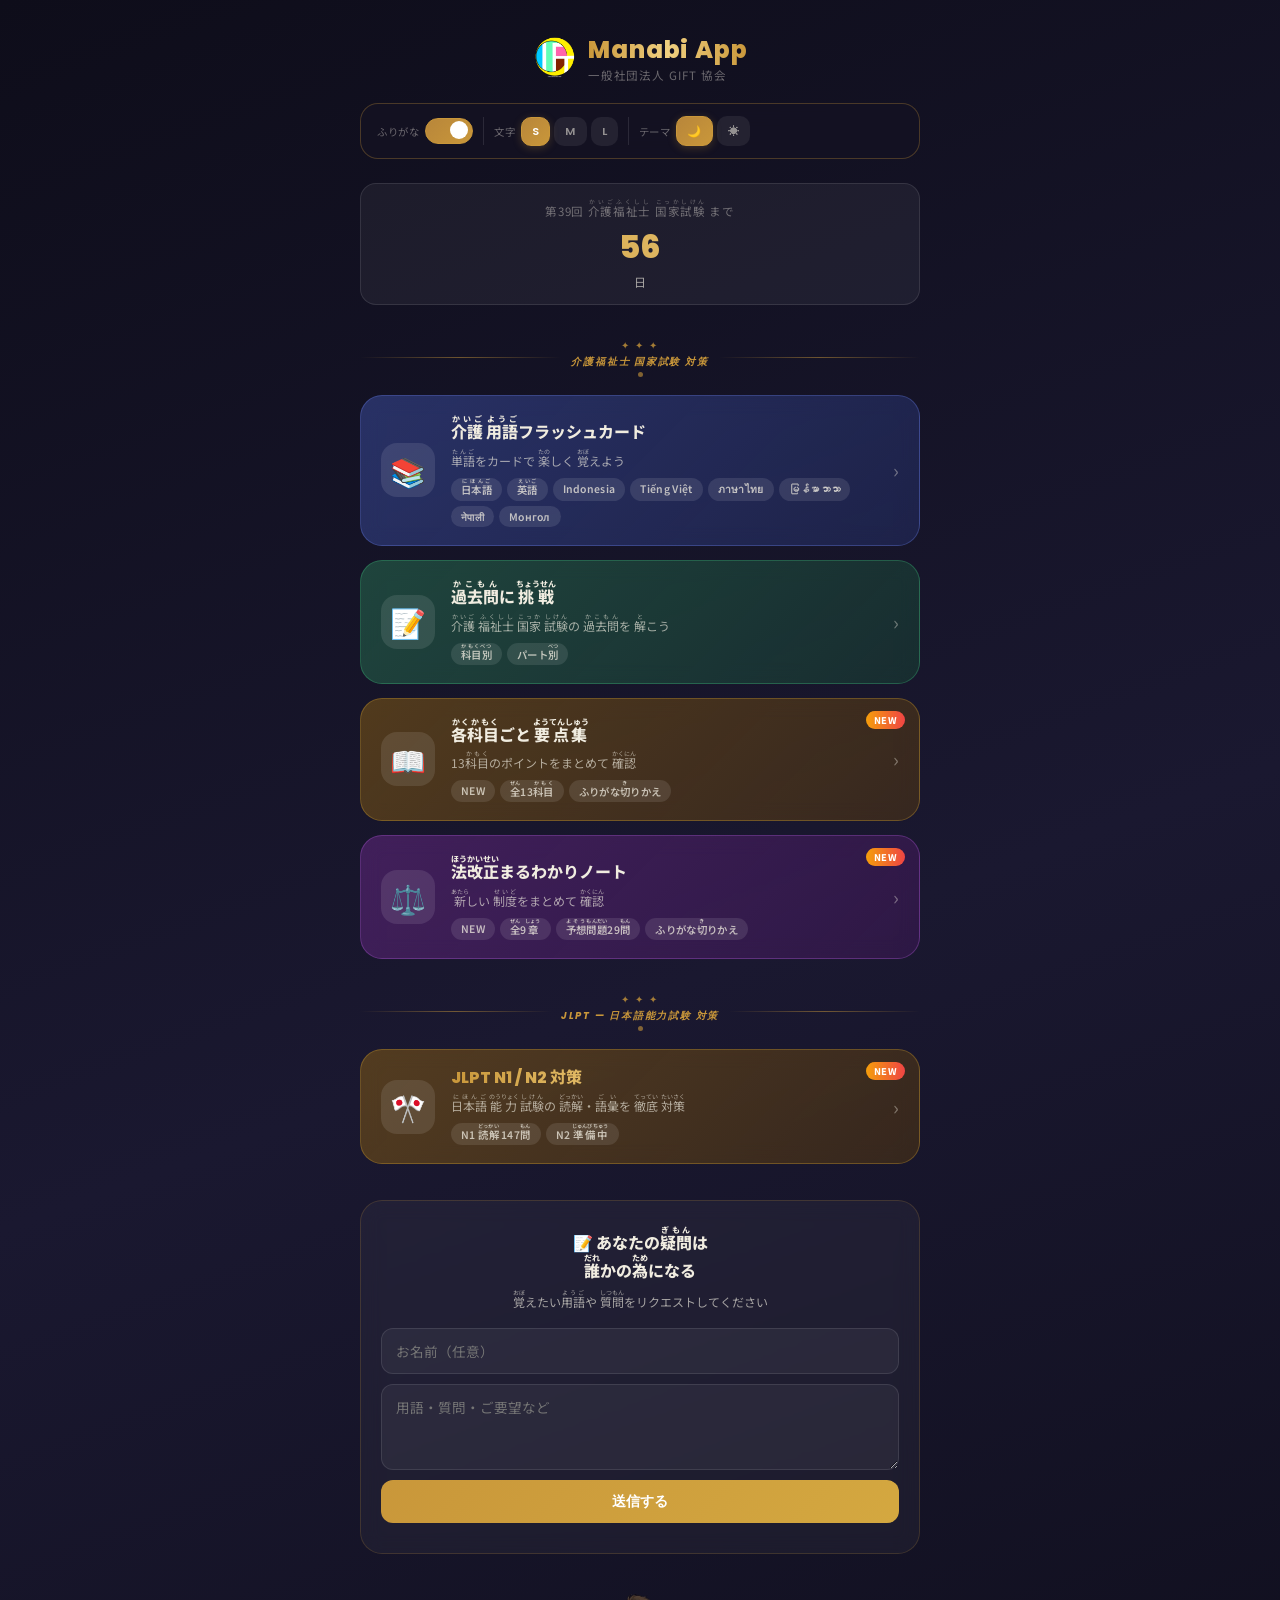
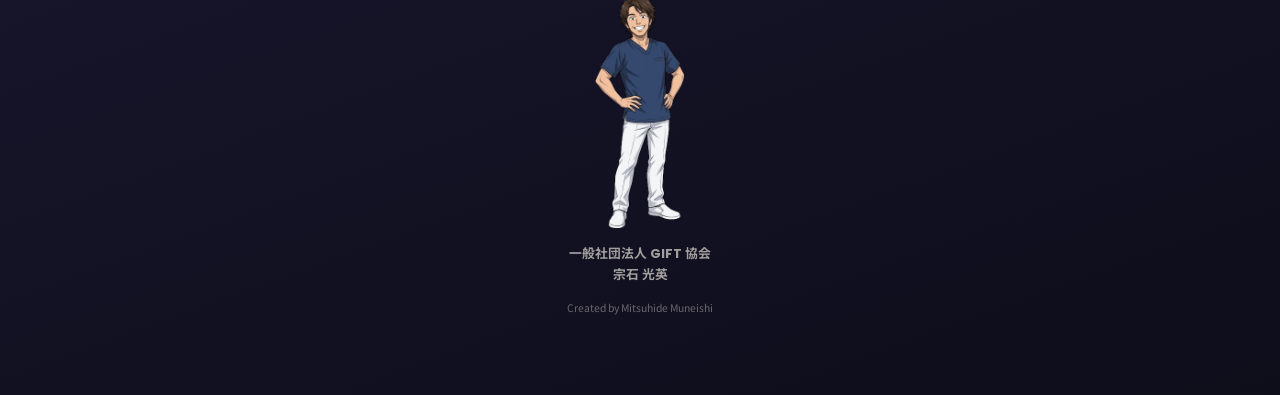
==== commit 681c183c: "Update index.html" ====
--- a/index.html
+++ b/index.html
@@ -590,13 +590,14 @@
       padding-bottom: 20px;
     }
 
-    /* ★修正：アイコン全身表示 */
+   /* ★修正：アイコン全身表示 */
     .footer-icon {
-      width: 120px;
-      height: 160px;
-      object-fit: cover;
-      object-position: center top;
-      border-radius: 16px;
+      width: 90px;
+      height: auto;
+      max-height: 240px;
+      object-fit: contain;
+      object-position: center center;
+      border-radius: 0;
       display: block;
     }
 
@@ -679,15 +680,15 @@
   <!-- ═══ メニュー ═══ -->
   <nav class="menu-section">
 
-    <!-- ── 介護福祉士セクション見出し ── -->
-    <div class="section-heading">
-      <div class="section-heading-line"></div>
-      <div class="section-heading-inner">
-        <div class="section-heading-ornament">✦ ✦ ✦</div>
-        <div class="section-heading-text">介護福祉士 国家試験 対策</div>
-        <div class="section-heading-sub">Care Worker National Exam</div>
+   <!-- ── 介護福祉士セクション見出し ── -->
+    <div class="jlpt-divider">
+      <div class="divider-line"></div>
+      <div class="divider-ornament">
+        <div class="divider-stars">✦ ✦ ✦</div>
+        <div class="divider-text">介護福祉士 国家試験 対策</div>
+        <div class="divider-dot"></div>
       </div>
-      <div class="section-heading-line"></div>
+      <div class="divider-line"></div>
     </div>
 
     <ul class="menu-list">
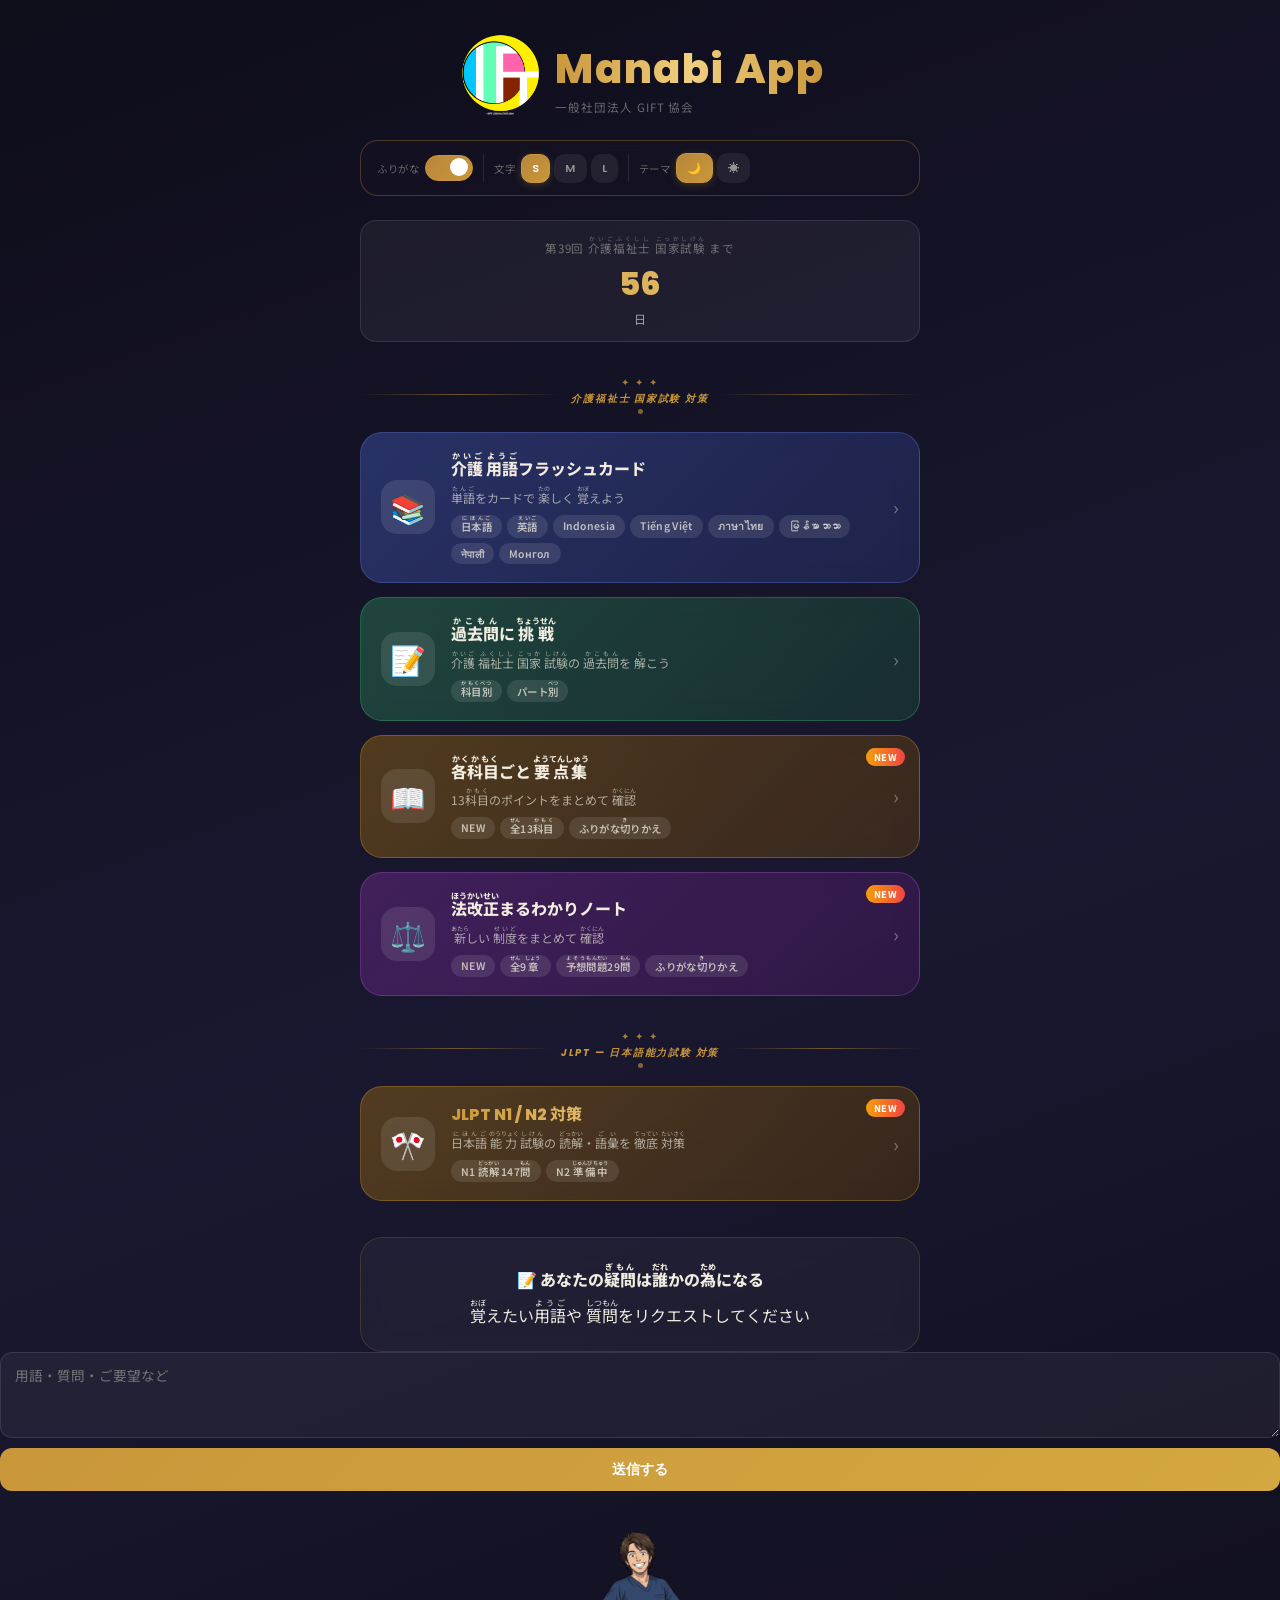
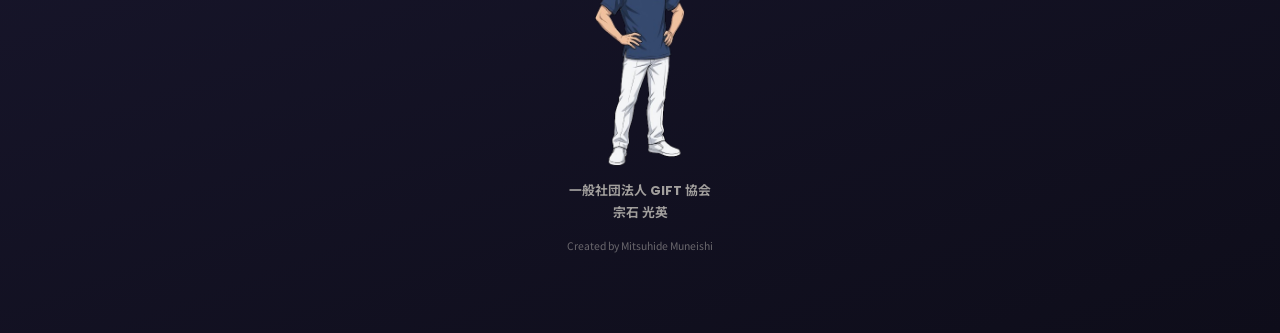
==== commit 91840efd: "Update index.html" ====
--- a/index.html
+++ b/index.html
@@ -140,13 +140,13 @@
       gap: 12px;
     }
     .header-logo-row img.logo {
-      width: 44px;
-      height: 44px;
+      width: 88px;
+      height: 88px;
       object-fit: contain;
     }
     .header-title {
       font-family: 'Poppins', 'Noto Sans JP', sans-serif;
-      font-size: calc(1.5rem * var(--font-scale));
+      font-size: calc(2.55rem * var(--font-scale));
       font-weight: 800;
       background: linear-gradient(90deg, var(--accent), #f0d080, var(--accent));
       -webkit-background-clip: text;
@@ -816,13 +816,11 @@
   <!-- ═══ リクエストボックス ═══ -->
   <div class="request-box">
     <div class="request-title">
-      📝 あなたの<ruby>疑問<rt>ぎもん</rt></ruby>は<br><ruby>誰<rt>だれ</rt></ruby>かの<ruby>為<rt>ため</rt></ruby>になる
+      📝 あなたの<ruby>疑問<rt>ぎもん</rt></ruby>は<ruby>誰<rt>だれ</rt></ruby>かの<ruby>為<rt>ため</rt></ruby>になる
     </div>
-    <div class="request-desc">
       <ruby>覚<rt>おぼ</rt></ruby>えたい<ruby>用語<rt>ようご</rt></ruby>や <ruby>質問<rt>しつもん</rt></ruby>をリクエストしてください
     </div>
     <form class="request-form" id="req-form">
-      <input type="text" id="req-name" placeholder="お名前（任意）">
       <textarea id="req-text" rows="3" placeholder="用語・質問・ご要望など" required></textarea>
       <button type="submit">送信する</button>
     </form>
@@ -909,7 +907,6 @@
     /* ── リクエストフォーム ── */
     document.getElementById('req-form').addEventListener('submit', async function(e) {
       e.preventDefault();
-      const name = document.getElementById('req-name').value.trim();
       const text = document.getElementById('req-text').value.trim();
       const msg  = document.getElementById('req-msg');
       if (!text) { msg.textContent = '内容を入力してください'; return; }
@@ -920,12 +917,11 @@
           method: 'POST',
           mode:   'no-cors',
           headers: { 'Content-Type': 'application/json' },
-          body: JSON.stringify({ name, text, page: 'index', ts: new Date().toISOString() })
+          body: JSON.stringify({ text, page: 'index', ts: new Date().toISOString() })
         });
         msg.style.color = '#4ade80';
         msg.textContent = '✅ 送信しました！ありがとうございます';
         document.getElementById('req-text').value = '';
-        document.getElementById('req-name').value = '';
       } catch(err) {
         msg.style.color = '#f87171';
         msg.textContent = '❌ 送信に失敗しました。再度お試しください。';
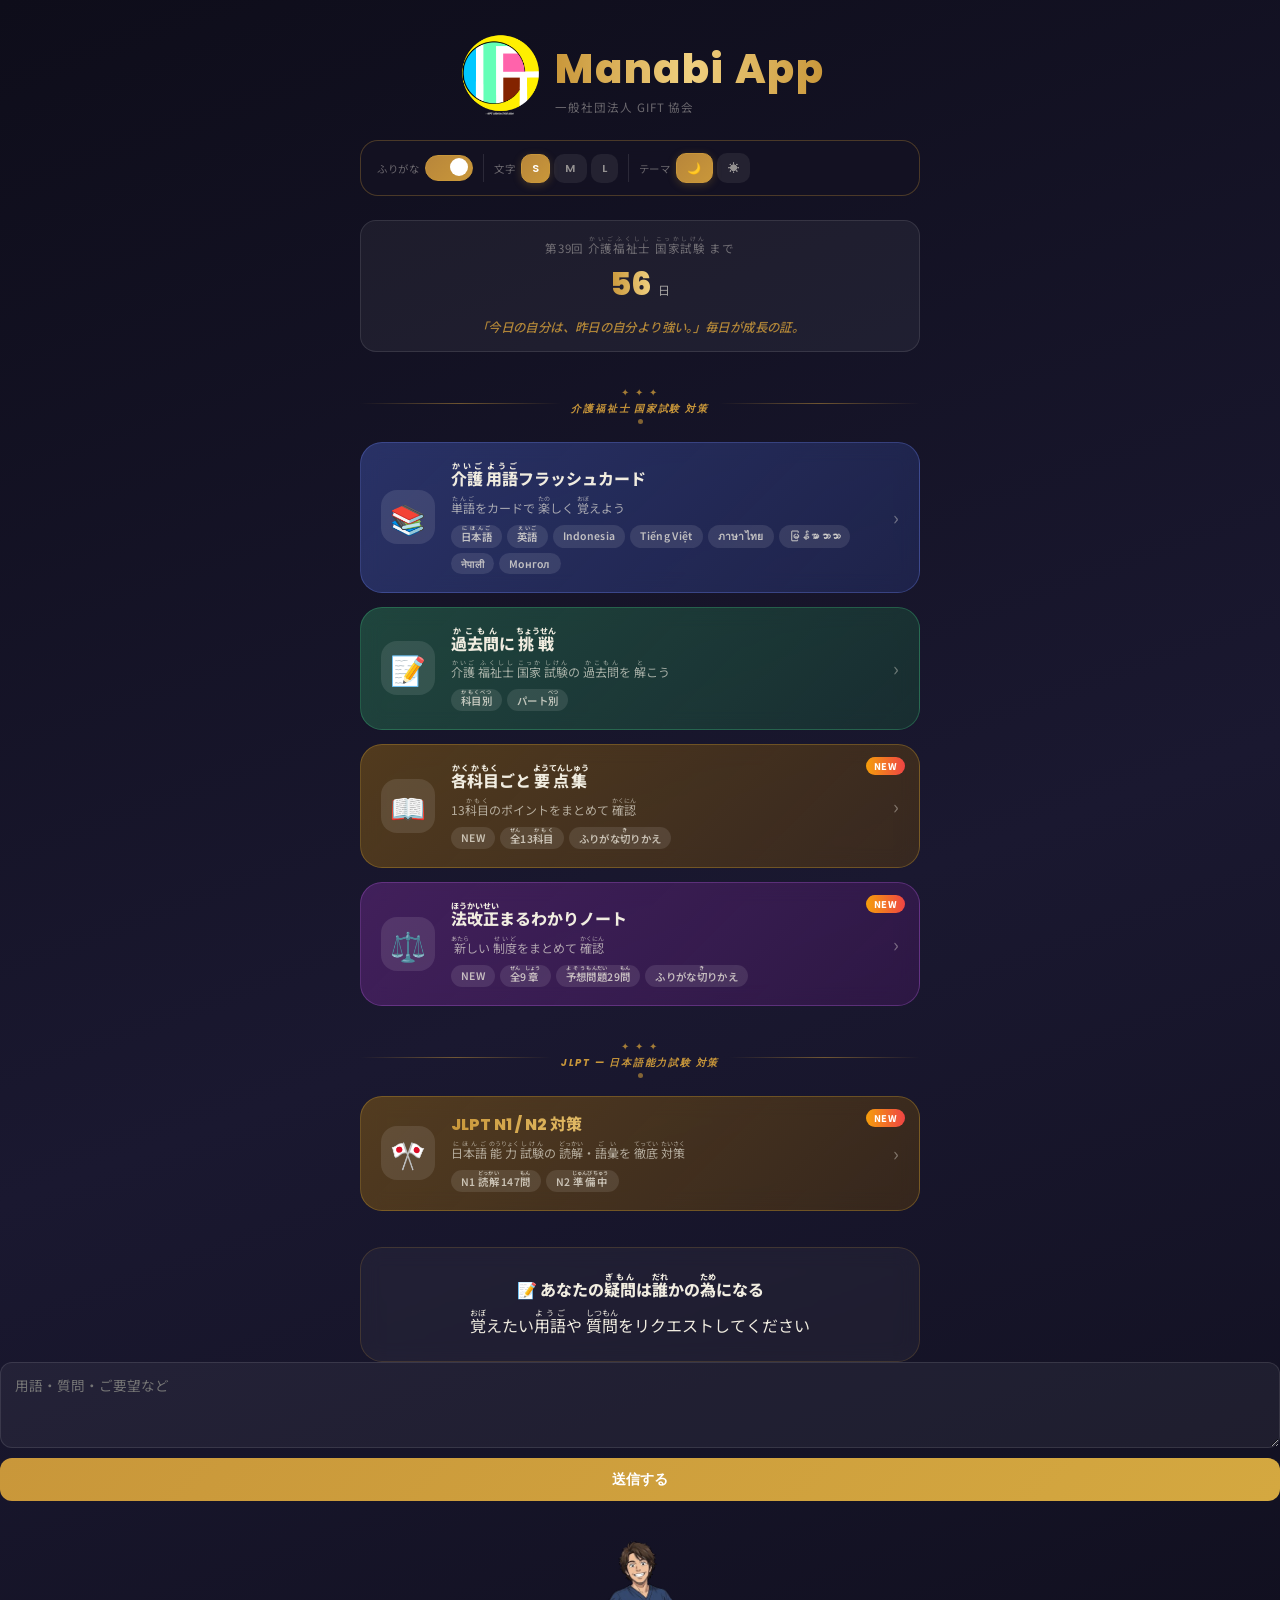
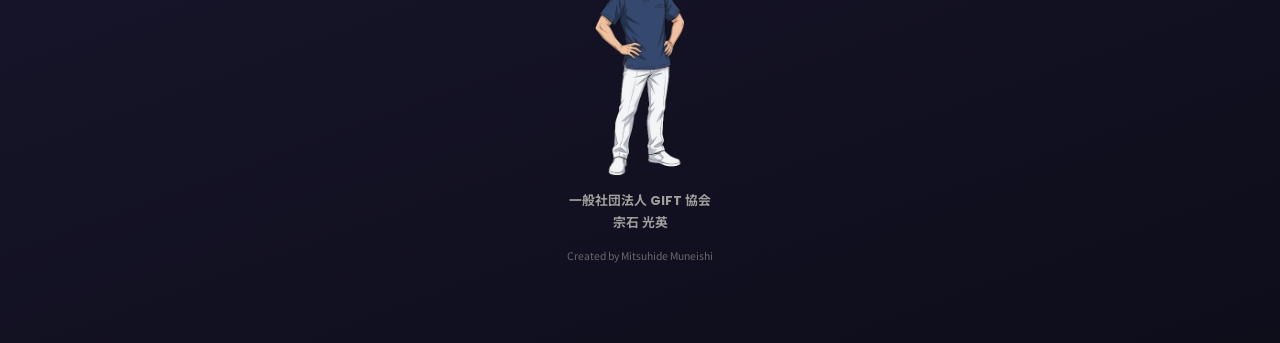
==== commit a792560a: "Update index.html" ====
--- a/index.html
+++ b/index.html
@@ -303,6 +303,14 @@
       background: var(--surface);
       border: 1px solid var(--border);
       border-radius: 16px;
+      overflow: hidden;
+    }
+    .countdown-number-row {
+      display: flex;
+      align-items: baseline;
+      justify-content: center;
+      gap: 6px;
+      flex-wrap: nowrap;
     }
     .countdown-label {
       font-size: calc(0.72rem * var(--font-scale));
@@ -323,6 +331,17 @@
       font-size: calc(0.75rem * var(--font-scale));
       color: var(--text-secondary);
       margin-top: 2px;
+    }
+    .countdown-message {
+      margin-top: 10px;
+      font-size: calc(0.78rem * var(--font-scale));
+      color: var(--accent);
+      font-style: italic;
+      font-weight: 500;
+      letter-spacing: .03em;
+      line-height: 1.5;
+      min-height: 1.5em;
+      opacity: 0.85;
     }
 
     /* ═══════════════════════════════════════
@@ -531,6 +550,13 @@
       border-radius: 22px;
       backdrop-filter: blur(10px);
       text-align: center;
+      box-sizing: border-box;
+      overflow: hidden;
+    }
+    .request-form input,
+    .request-form textarea,
+    .request-form button {
+      max-width: 100%;
     }
     .request-title {
       font-family: 'Poppins', 'Noto Sans JP', sans-serif;
@@ -673,8 +699,11 @@
     <div class="countdown-label">
       第39回 <ruby>介護福祉士<rt>かいごふくしし</rt></ruby> <ruby>国家試験<rt>こっかしけん</rt></ruby> まで
     </div>
-    <div class="countdown-number" id="countdown-num">—</div>
-    <div class="countdown-unit">日</div>
+    <div class="countdown-number-row">
+      <div class="countdown-number" id="countdown-num">—</div>
+      <div class="countdown-unit">日</div>
+    </div>
+    <div class="countdown-message" id="countdown-msg"></div>
   </div>
 
   <!-- ═══ メニュー ═══ -->
@@ -894,14 +923,33 @@
     /* ── 初回適用 ── */
     applySettings();
 
-    /* ── カウントダウン（日のみ） ── */
+    /* ── カウントダウン（日のみ）＋応援メッセージ ── */
     (function() {
       const examDate = new Date('2027-01-31T00:00:00+09:00');
       const now      = new Date();
       const diffMs   = examDate - now;
       const diffDays = diffMs > 0 ? Math.ceil(diffMs / (1000 * 60 * 60 * 24)) : 0;
-      const el = document.getElementById('countdown-num');
+      const el  = document.getElementById('countdown-num');
+      const msg = document.getElementById('countdown-msg');
       if (el) el.textContent = diffDays > 0 ? diffDays : '本日！';
+
+      const messages = [
+        '「千里の道も一歩から。」今日の一問が合格への一歩。',
+        '「努力は必ず報われる。」毎日の積み重ねが力になる。',
+        '「学ぶことに遅すぎることはない。」今この瞬間が最善のタイミング。',
+        '「継続は力なり。」今日も一緒にがんばろう！',
+        '「成功とは、諦めなかった人に訪れる。」あなたならできる。',
+        '「どんな小さな前進も、前進は前進だ。」今日の学習を誇りに思って。',
+        '「知識は、使うほど輝く。」覚えた言葉を声に出してみよう。',
+        '「夢は逃げない。逃げるのはいつも自分だ。」さあ、始めよう！',
+        '「準備した人だけが、チャンスをつかめる。」試験当日に笑顔になるために。',
+        '「一日一歩、三日で三歩、三歩進んで二歩さがる。」それでも前に進んでいる！',
+        '「花は咲くまでに時間がかかる。」あなたの努力は必ず花開く。',
+        '「今日の自分は、昨日の自分より強い。」毎日が成長の証。',
+      ];
+      const today = new Date();
+      const idx = (today.getFullYear() * 366 + today.getMonth() * 31 + today.getDate()) % messages.length;
+      if (msg) msg.textContent = messages[idx];
     })();
 
     /* ── リクエストフォーム ── */
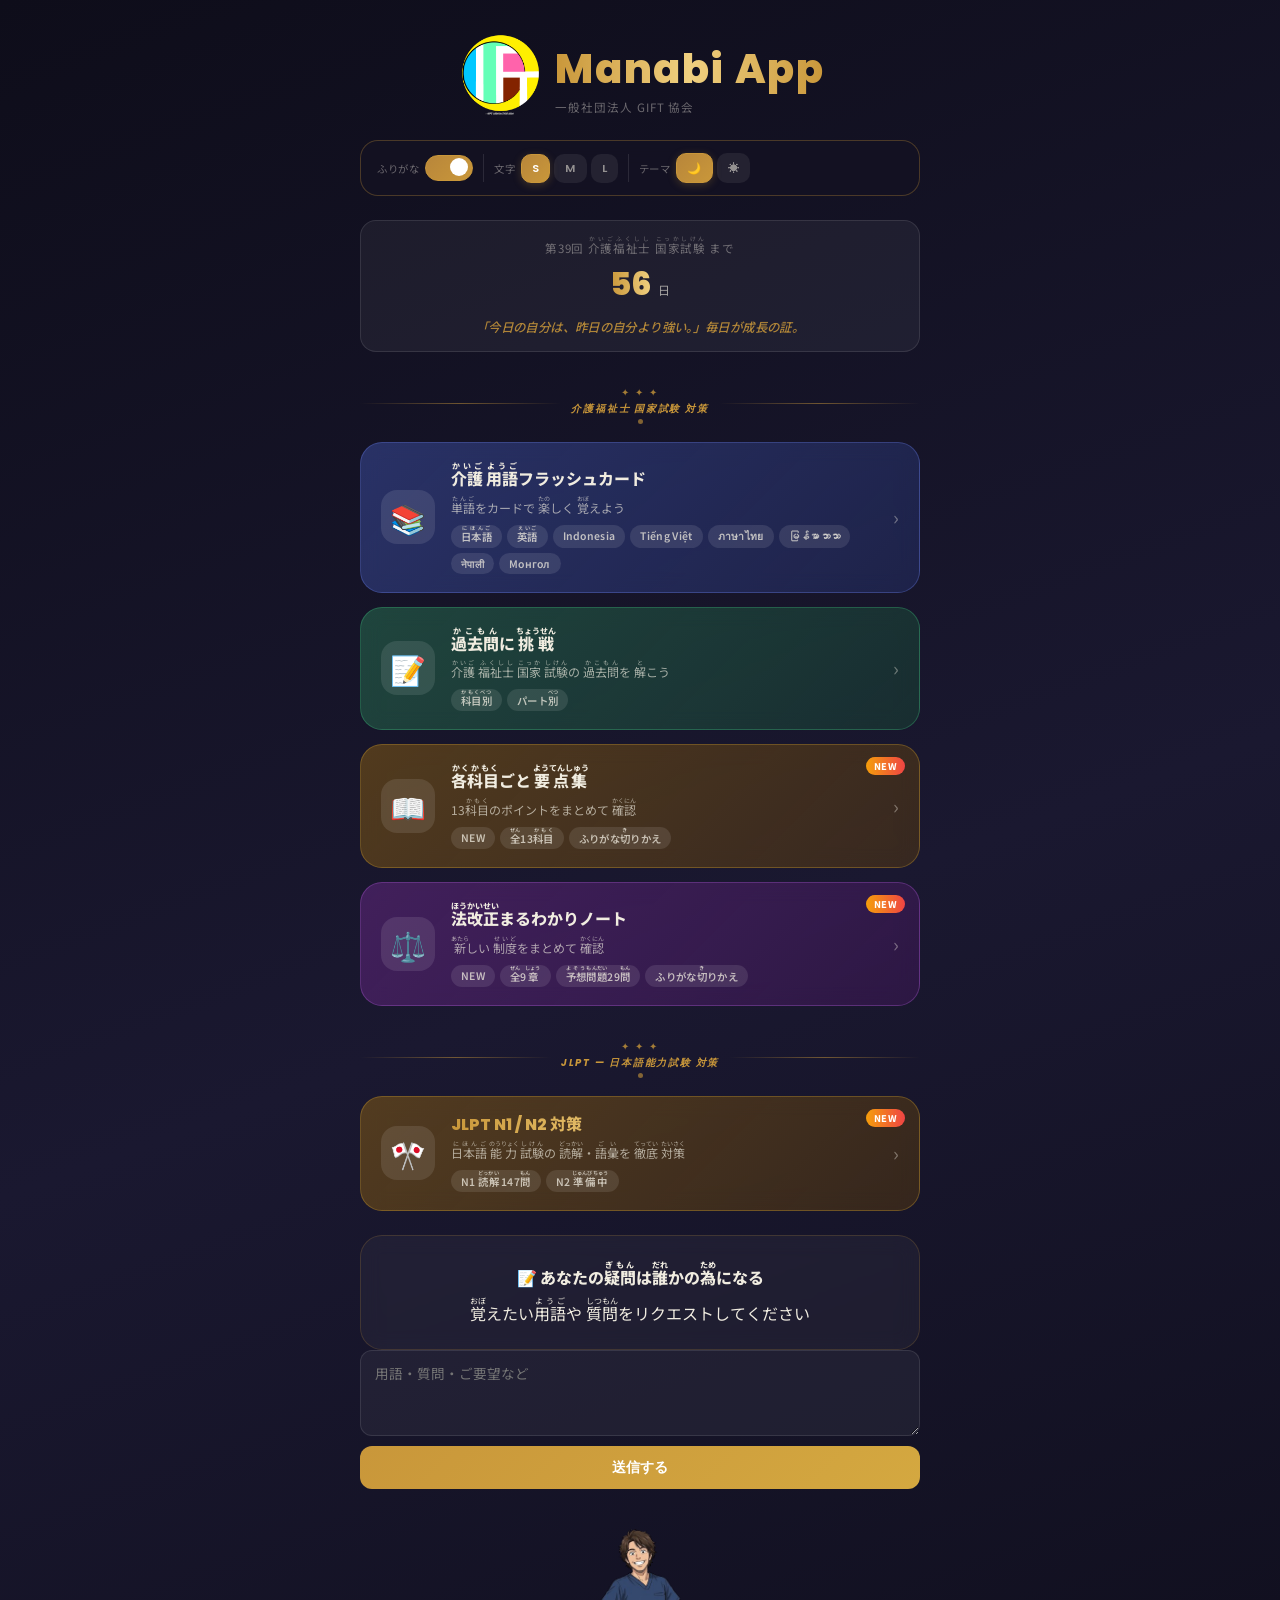
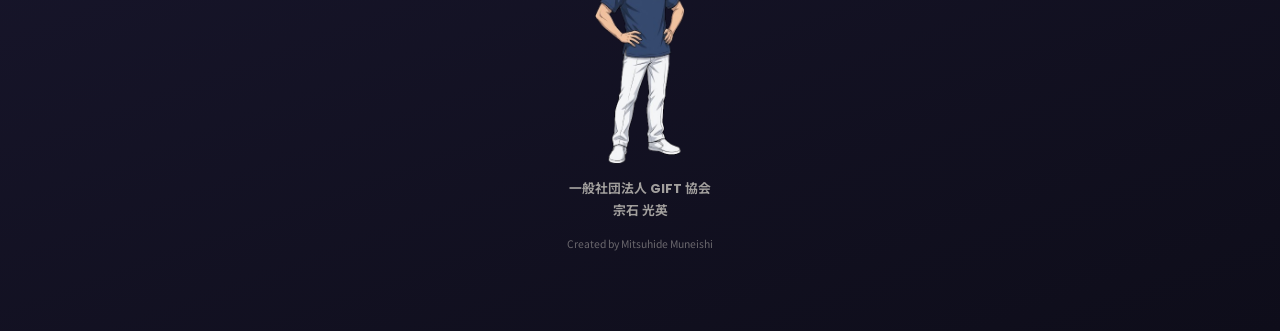
==== commit 1f194156: "Update index.html" ====
--- a/index.html
+++ b/index.html
@@ -541,9 +541,8 @@
        リクエストボックス
     ═══════════════════════════════════════ */
     .request-box {
-      width: calc(100% - 32px);
-      max-width: 560px;
-      margin: 36px auto 0;
+      width: 100%;
+      margin: 24px 0 0;
       padding: 24px 20px;
       background: var(--request-bg);
       border: 1px solid var(--request-border);
@@ -551,7 +550,6 @@
       backdrop-filter: blur(10px);
       text-align: center;
       box-sizing: border-box;
-      overflow: hidden;
     }
     .request-form input,
     .request-form textarea,
@@ -843,6 +841,7 @@
   </nav>
 
   <!-- ═══ リクエストボックス ═══ -->
+  <div class="menu-section">
   <div class="request-box">
     <div class="request-title">
       📝 あなたの<ruby>疑問<rt>ぎもん</rt></ruby>は<ruby>誰<rt>だれ</rt></ruby>かの<ruby>為<rt>ため</rt></ruby>になる
@@ -854,6 +853,7 @@
       <button type="submit">送信する</button>
     </form>
     <div id="req-msg"></div>
+  </div>
   </div>
 
   <!-- ═══ フッター ═══ -->
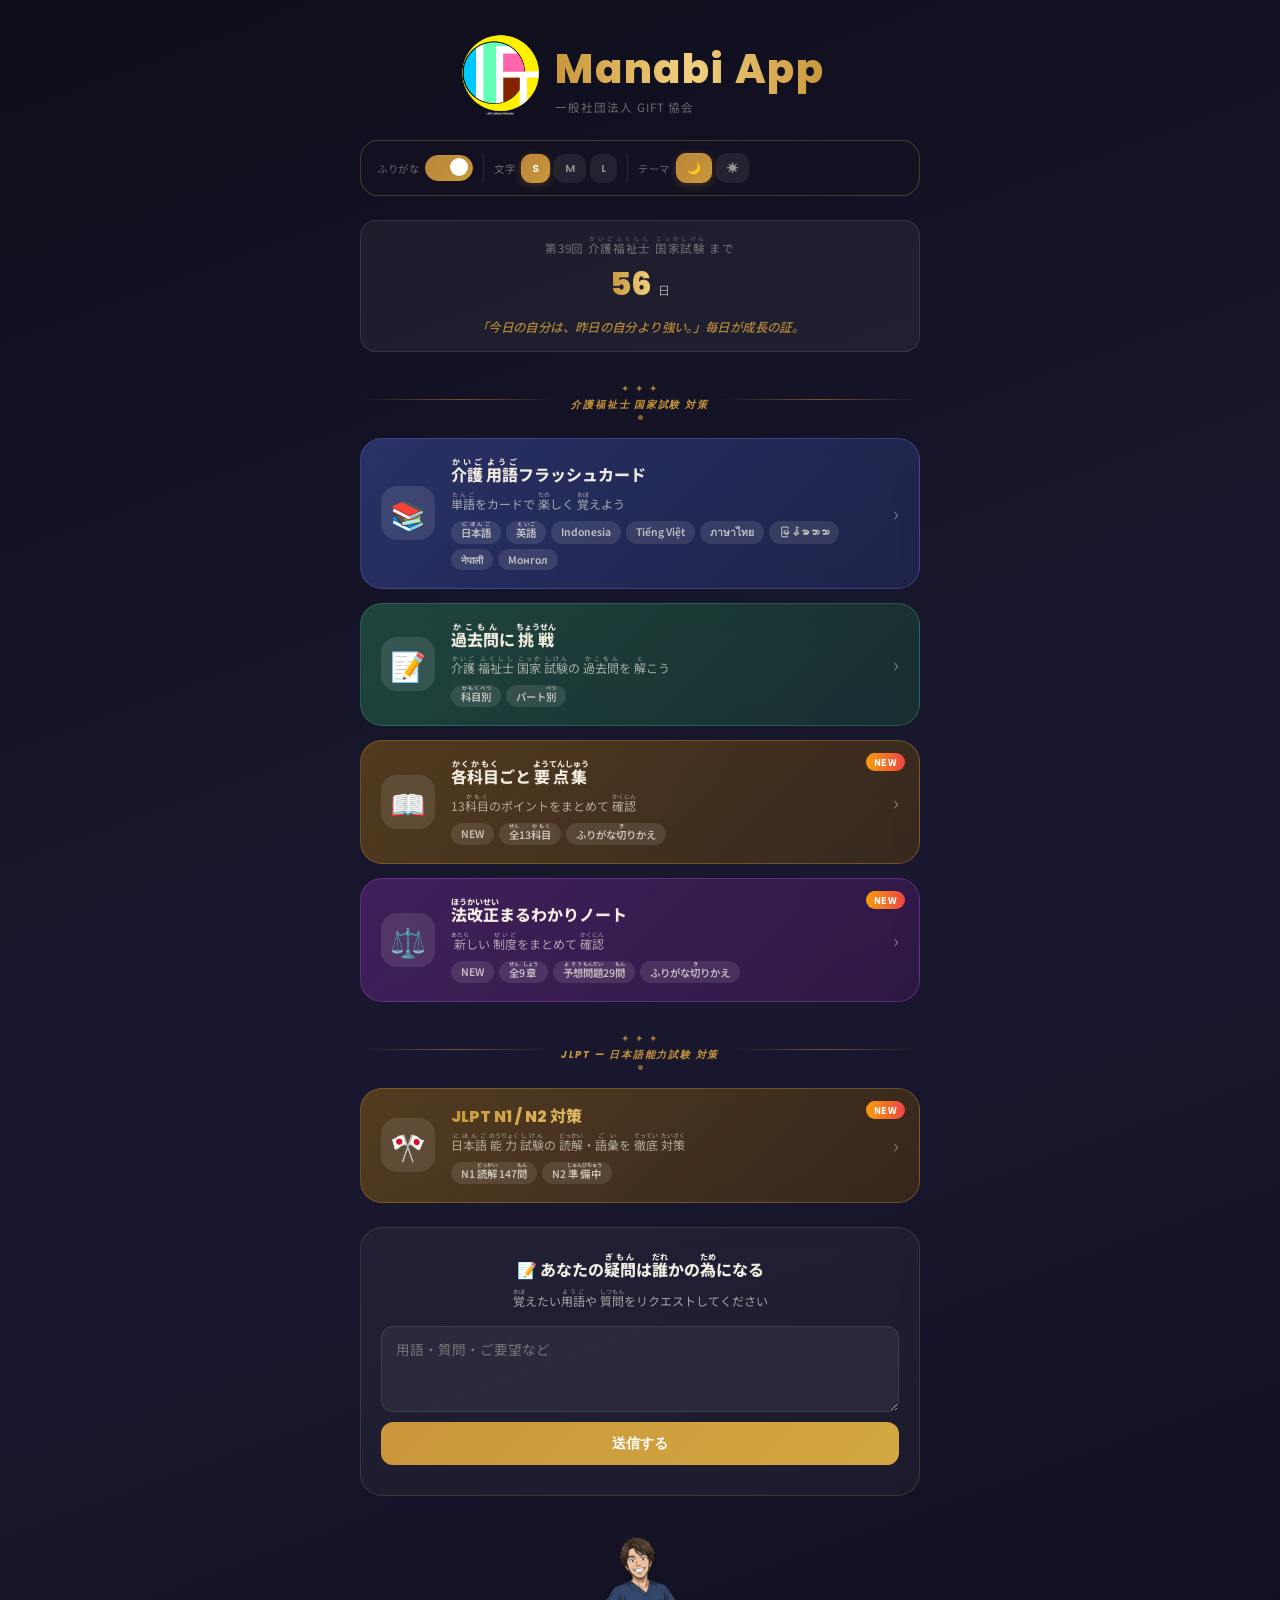
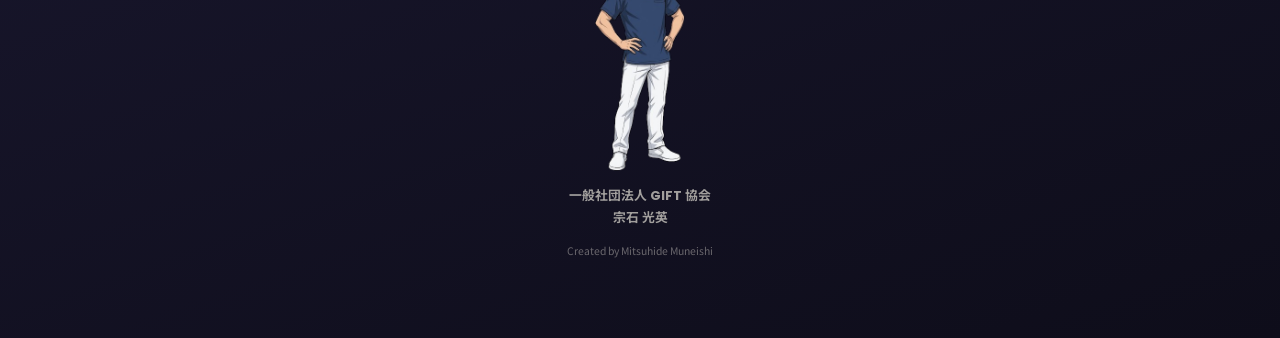
==== commit 28f15487: "Update index.html" ====
--- a/index.html
+++ b/index.html
@@ -12,7 +12,6 @@
   <link href="https://fonts.googleapis.com/css2?family=Noto+Sans+JP:wght@400;500;700;900&family=Poppins:wght@400;600;700;800&display=swap" rel="stylesheet">
 
   <script>
-    /* ─── 設定の即時適用（フラッシュ防止） ─── */
     (function(){
       const theme    = localStorage.getItem('gift_theme')    || 'dark';
       const fontsize = localStorage.getItem('gift_fontsize') || 'normal';
@@ -24,91 +23,48 @@
   </script>
 
   <style>
-    /* ═══════════════════════════════════════
-       CSS変数（ダーク／ライト切替）
-    ═══════════════════════════════════════ */
-    :root {
-      --font-scale: 1;
-    }
+    :root { --font-scale: 1; }
     html[data-fontsize="normal"] { --font-scale: 1; }
     html[data-fontsize="large"]  { --font-scale: 1.125; }
     html[data-fontsize="xlarge"] { --font-scale: 1.25; }
 
-    /* ── ダークモード（デフォルト） ── */
     html[data-theme="dark"] {
-      --bg-start:   #0e0d1a;
-      --bg-mid:     #1a1830;
-      --bg-end:     #0e0d1a;
-      --surface:    rgba(255,255,255,0.05);
-      --surface-hover: rgba(255,255,255,0.09);
-      --border:     rgba(255,255,255,0.10);
-      --text-primary:   #f0ece0;
-      --text-secondary: rgba(240,236,224,0.65);
-      --text-muted:     rgba(240,236,224,0.40);
-      --accent:     #c9973a;
-      --accent-glow: rgba(201,151,58,0.25);
-      --panel-bg:   rgba(20,18,35,0.85);
-      --panel-border: rgba(201,151,58,0.30);
-      --btn-inactive: rgba(255,255,255,0.07);
-      --btn-inactive-text: rgba(240,236,224,0.55);
-      --btn-active-bg: linear-gradient(135deg,#b8863a,#c9973a);
-      --btn-active-text: #fff;
-      --card-1: linear-gradient(135deg,rgba(59,76,156,0.55),rgba(41,55,120,0.40));
-      --card-1-border: rgba(100,120,220,0.35);
-      --card-2: linear-gradient(135deg,rgba(40,110,80,0.55),rgba(25,80,55,0.40));
-      --card-2-border: rgba(60,180,120,0.35);
-      --card-3: linear-gradient(135deg,rgba(130,90,20,0.55),rgba(100,65,10,0.40));
-      --card-3-border: rgba(200,155,50,0.35);
-      --card-4: linear-gradient(135deg,rgba(100,40,130,0.55),rgba(75,25,100,0.40));
-      --card-4-border: rgba(170,90,210,0.35);
-      --card-jlpt: linear-gradient(135deg,rgba(130,90,20,0.55),rgba(100,65,10,0.40));
-      --card-jlpt-border: rgba(200,155,50,0.35);
-      --divider-color: rgba(201,151,58,0.50);
-      --tag-bg: rgba(255,255,255,0.10);
-      --tag-text: rgba(240,236,224,0.75);
-      --request-bg: rgba(255,255,255,0.04);
-      --request-border: rgba(201,151,58,0.20);
-    }
-
-    /* ── ライトモード（ボサノバ・クリーム） ── */
+      --bg-start:#0e0d1a; --bg-mid:#1a1830; --bg-end:#0e0d1a;
+      --surface:rgba(255,255,255,0.05); --surface-hover:rgba(255,255,255,0.09);
+      --border:rgba(255,255,255,0.10);
+      --text-primary:#f0ece0; --text-secondary:rgba(240,236,224,0.65); --text-muted:rgba(240,236,224,0.40);
+      --accent:#c9973a; --accent-glow:rgba(201,151,58,0.25);
+      --panel-bg:rgba(20,18,35,0.85); --panel-border:rgba(201,151,58,0.30);
+      --btn-inactive:rgba(255,255,255,0.07); --btn-inactive-text:rgba(240,236,224,0.55);
+      --btn-active-bg:linear-gradient(135deg,#b8863a,#c9973a); --btn-active-text:#fff;
+      --card-1:linear-gradient(135deg,rgba(59,76,156,0.55),rgba(41,55,120,0.40)); --card-1-border:rgba(100,120,220,0.35);
+      --card-2:linear-gradient(135deg,rgba(40,110,80,0.55),rgba(25,80,55,0.40));  --card-2-border:rgba(60,180,120,0.35);
+      --card-3:linear-gradient(135deg,rgba(130,90,20,0.55),rgba(100,65,10,0.40)); --card-3-border:rgba(200,155,50,0.35);
+      --card-4:linear-gradient(135deg,rgba(100,40,130,0.55),rgba(75,25,100,0.40));--card-4-border:rgba(170,90,210,0.35);
+      --card-jlpt:linear-gradient(135deg,rgba(130,90,20,0.55),rgba(100,65,10,0.40)); --card-jlpt-border:rgba(200,155,50,0.35);
+      --divider-color:rgba(201,151,58,0.50);
+      --tag-bg:rgba(255,255,255,0.10); --tag-text:rgba(240,236,224,0.75);
+      --request-bg:rgba(255,255,255,0.04); --request-border:rgba(201,151,58,0.20);
+    }
     html[data-theme="light"] {
-      --bg-start:   #f2ede4;
-      --bg-mid:     #ede6d8;
-      --bg-end:     #e8dfd0;
-      --surface:    rgba(255,255,255,0.60);
-      --surface-hover: rgba(255,255,255,0.80);
-      --border:     rgba(150,120,70,0.18);
-      --text-primary:   #3a2e1e;
-      --text-secondary: rgba(58,46,30,0.72);
-      --text-muted:     rgba(58,46,30,0.45);
-      --accent:     #9a6c1e;
-      --accent-glow: rgba(154,108,30,0.20);
-      --panel-bg:   rgba(245,240,230,0.92);
-      --panel-border: rgba(154,108,30,0.30);
-      --btn-inactive: rgba(180,150,100,0.15);
-      --btn-inactive-text: rgba(58,46,30,0.55);
-      --btn-active-bg: linear-gradient(135deg,#9a6c1e,#b8863a);
-      --btn-active-text: #fff;
-      --card-1: linear-gradient(135deg,rgba(200,210,240,0.70),rgba(180,195,230,0.55));
-      --card-1-border: rgba(100,120,200,0.30);
-      --card-2: linear-gradient(135deg,rgba(190,230,210,0.70),rgba(160,215,190,0.55));
-      --card-2-border: rgba(60,160,110,0.30);
-      --card-3: linear-gradient(135deg,rgba(240,220,170,0.70),rgba(230,205,145,0.55));
-      --card-3-border: rgba(180,140,40,0.30);
-      --card-4: linear-gradient(135deg,rgba(225,200,240,0.70),rgba(210,180,235,0.55));
-      --card-4-border: rgba(150,80,200,0.30);
-      --card-jlpt: linear-gradient(135deg,rgba(240,220,170,0.70),rgba(230,205,145,0.55));
-      --card-jlpt-border: rgba(180,140,40,0.30);
-      --divider-color: rgba(154,108,30,0.45);
-      --tag-bg: rgba(154,108,30,0.12);
-      --tag-text: rgba(58,46,30,0.80);
-      --request-bg: rgba(255,255,255,0.50);
-      --request-border: rgba(154,108,30,0.25);
-    }
-
-    /* ═══════════════════════════════════════
-       ベースリセット
-    ═══════════════════════════════════════ */
+      --bg-start:#f2ede4; --bg-mid:#ede6d8; --bg-end:#e8dfd0;
+      --surface:rgba(255,255,255,0.60); --surface-hover:rgba(255,255,255,0.80);
+      --border:rgba(150,120,70,0.18);
+      --text-primary:#3a2e1e; --text-secondary:rgba(58,46,30,0.72); --text-muted:rgba(58,46,30,0.45);
+      --accent:#9a6c1e; --accent-glow:rgba(154,108,30,0.20);
+      --panel-bg:rgba(245,240,230,0.92); --panel-border:rgba(154,108,30,0.30);
+      --btn-inactive:rgba(180,150,100,0.15); --btn-inactive-text:rgba(58,46,30,0.55);
+      --btn-active-bg:linear-gradient(135deg,#9a6c1e,#b8863a); --btn-active-text:#fff;
+      --card-1:linear-gradient(135deg,rgba(200,210,240,0.70),rgba(180,195,230,0.55)); --card-1-border:rgba(100,120,200,0.30);
+      --card-2:linear-gradient(135deg,rgba(190,230,210,0.70),rgba(160,215,190,0.55)); --card-2-border:rgba(60,160,110,0.30);
+      --card-3:linear-gradient(135deg,rgba(240,220,170,0.70),rgba(230,205,145,0.55)); --card-3-border:rgba(180,140,40,0.30);
+      --card-4:linear-gradient(135deg,rgba(225,200,240,0.70),rgba(210,180,235,0.55)); --card-4-border:rgba(150,80,200,0.30);
+      --card-jlpt:linear-gradient(135deg,rgba(240,220,170,0.70),rgba(230,205,145,0.55)); --card-jlpt-border:rgba(180,140,40,0.30);
+      --divider-color:rgba(154,108,30,0.45);
+      --tag-bg:rgba(154,108,30,0.12); --tag-text:rgba(58,46,30,0.80);
+      --request-bg:rgba(255,255,255,0.50); --request-border:rgba(154,108,30,0.25);
+    }
+
     *, *::before, *::after { box-sizing: border-box; margin: 0; padding: 0; }
 
     body {
@@ -117,429 +73,147 @@
       background: linear-gradient(160deg, var(--bg-start) 0%, var(--bg-mid) 50%, var(--bg-end) 100%);
       min-height: 100vh;
       color: var(--text-primary);
-      transition: background 0.4s ease, color 0.4s ease;
+      transition: background 0.4s, color 0.4s;
       padding-bottom: 60px;
     }
 
-    /* ふりがな制御 */
     html[data-ruby="off"] ruby rt { display: none; }
 
-    /* ═══════════════════════════════════════
-       ヘッダー
-    ═══════════════════════════════════════ */
+    /* ── ヘッダー ── */
     .site-header {
-      display: flex;
-      flex-direction: column;
-      align-items: center;
-      padding: 32px 20px 20px;
-      gap: 6px;
-    }
-    .header-logo-row {
-      display: flex;
-      align-items: center;
-      gap: 12px;
-    }
-    .header-logo-row img.logo {
-      width: 88px;
-      height: 88px;
-      object-fit: contain;
-    }
+      display: flex; flex-direction: column; align-items: center;
+      padding: 32px 20px 20px; gap: 6px;
+    }
+    .header-logo-row { display: flex; align-items: center; gap: 12px; }
+    .header-logo-row img.logo { width: 88px; height: 88px; object-fit: contain; }
     .header-title {
-      font-family: 'Poppins', 'Noto Sans JP', sans-serif;
+      font-family: 'Poppins','Noto Sans JP',sans-serif;
       font-size: calc(2.55rem * var(--font-scale));
       font-weight: 800;
       background: linear-gradient(90deg, var(--accent), #f0d080, var(--accent));
-      -webkit-background-clip: text;
-      -webkit-text-fill-color: transparent;
-      background-clip: text;
+      -webkit-background-clip: text; -webkit-text-fill-color: transparent; background-clip: text;
       letter-spacing: .04em;
     }
-    .header-sub {
-      font-size: calc(0.72rem * var(--font-scale));
-      color: var(--text-muted);
-      letter-spacing: .08em;
-    }
-
-    /* ═══════════════════════════════════════
-       設定パネル（ヘッダー下・横並び完全固定）
-    ═══════════════════════════════════════ */
+    .header-sub { font-size: calc(0.72rem * var(--font-scale)); color: var(--text-muted); letter-spacing: .08em; }
+
+    /* ── 設定パネル ── */
     .settings-panel {
-      width: calc(100% - 32px);
-      max-width: 560px;
-      margin: 0 auto 24px;
-      background: var(--panel-bg);
-      border: 1px solid var(--panel-border);
-      border-radius: 18px;
-      padding: 12px 16px;
-      backdrop-filter: blur(16px);
-      -webkit-backdrop-filter: blur(16px);
-      display: flex;
-      flex-wrap: nowrap;
-      align-items: center;
-      gap: 10px;
-      overflow-x: auto;
-      -webkit-overflow-scrolling: touch;
-      scrollbar-width: none;
+      width: calc(100% - 32px); max-width: 560px; margin: 0 auto 24px;
+      background: var(--panel-bg); border: 1px solid var(--panel-border);
+      border-radius: 18px; padding: 12px 16px;
+      backdrop-filter: blur(16px); -webkit-backdrop-filter: blur(16px);
+      display: flex; flex-wrap: nowrap; align-items: center; gap: 10px;
+      overflow-x: auto; -webkit-overflow-scrolling: touch; scrollbar-width: none;
     }
     .settings-panel::-webkit-scrollbar { display: none; }
-
-    /* グループラベル */
-    .sp-group {
-      display: flex;
-      align-items: center;
-      gap: 6px;
-      flex-shrink: 0;
-    }
-    .sp-label {
-      font-size: calc(0.65rem * var(--font-scale));
-      color: var(--text-muted);
-      white-space: nowrap;
-      letter-spacing: .05em;
-      flex-shrink: 0;
-    }
-
-    /* 区切り */
-    .sp-divider {
-      width: 1px;
-      height: 28px;
-      background: var(--border);
-      flex-shrink: 0;
-    }
-
-    /* ─── ふりがなスイッチ ─── */
-    .ruby-switch {
-      position: relative;
-      display: inline-flex;
-      align-items: center;
-      cursor: pointer;
-      gap: 6px;
-      flex-shrink: 0;
-    }
-    .ruby-switch input[type="checkbox"] {
-      position: absolute;
-      opacity: 0;
-      width: 0;
-      height: 0;
-    }
+    .sp-group { display: flex; align-items: center; gap: 6px; flex-shrink: 0; }
+    .sp-label { font-size: calc(0.65rem * var(--font-scale)); color: var(--text-muted); white-space: nowrap; letter-spacing: .05em; flex-shrink: 0; }
+    .sp-divider { width: 1px; height: 28px; background: var(--border); flex-shrink: 0; }
+
+    /* ふりがなスイッチ */
+    .ruby-switch { position: relative; display: inline-flex; align-items: center; cursor: pointer; gap: 6px; flex-shrink: 0; }
+    .ruby-switch input[type="checkbox"] { position: absolute; opacity: 0; width: 0; height: 0; }
     .ruby-track {
-      width: 48px;
-      height: 26px;
-      background: var(--btn-inactive);
-      border: 1.5px solid var(--border);
-      border-radius: 13px;
-      position: relative;
-      transition: background 0.3s, border-color 0.3s;
-      flex-shrink: 0;
+      width: 48px; height: 26px; background: var(--btn-inactive);
+      border: 1.5px solid var(--border); border-radius: 13px; position: relative;
+      transition: background 0.3s, border-color 0.3s; flex-shrink: 0;
     }
     .ruby-thumb {
-      position: absolute;
-      top: 2px;
-      left: 2px;
-      width: 18px;
-      height: 18px;
-      background: var(--btn-inactive-text);
-      border-radius: 50%;
+      position: absolute; top: 2px; left: 2px; width: 18px; height: 18px;
+      background: var(--btn-inactive-text); border-radius: 50%;
       transition: transform 0.3s, background 0.3s;
-      display: flex;
-      align-items: center;
-      justify-content: center;
-      font-size: 8px;
-      font-weight: 700;
-      color: #fff;
-    }
-    .ruby-switch input:checked ~ .ruby-track {
-      background: linear-gradient(135deg,#b8863a,#c9973a);
-      border-color: var(--accent);
-    }
-    .ruby-switch input:checked ~ .ruby-track .ruby-thumb {
-      transform: translateX(22px);
-      background: #fff;
-    }
-    .ruby-switch-label {
-      font-size: calc(0.65rem * var(--font-scale));
-      color: var(--text-secondary);
-      white-space: nowrap;
-      letter-spacing: .03em;
-    }
-
-    /* ─── フォントサイズ・テーマボタン ─── */
-    .sp-btn-group {
-      display: flex;
-      gap: 4px;
-      flex-shrink: 0;
-    }
+    }
+    .ruby-switch input:checked ~ .ruby-track { background: linear-gradient(135deg,#b8863a,#c9973a); border-color: var(--accent); }
+    .ruby-switch input:checked ~ .ruby-track .ruby-thumb { transform: translateX(22px); background: #fff; }
+
+    /* フォント・テーマボタン */
+    .sp-btn-group { display: flex; gap: 4px; flex-shrink: 0; }
     .sp-btn {
-      padding: 5px 10px;
-      border-radius: 10px;
-      border: 1.5px solid transparent;
-      background: var(--btn-inactive);
-      color: var(--btn-inactive-text);
-      font-family: 'Poppins', 'Noto Sans JP', sans-serif;
-      font-size: calc(0.70rem * var(--font-scale));
-      font-weight: 600;
-      cursor: pointer;
-      white-space: nowrap;
-      transition: all 0.2s;
-      flex-shrink: 0;
-      letter-spacing: .02em;
+      padding: 5px 10px; border-radius: 10px; border: 1.5px solid transparent;
+      background: var(--btn-inactive); color: var(--btn-inactive-text);
+      font-family: 'Poppins','Noto Sans JP',sans-serif;
+      font-size: calc(0.70rem * var(--font-scale)); font-weight: 600;
+      cursor: pointer; white-space: nowrap; transition: all 0.2s; flex-shrink: 0;
     }
     .sp-btn:hover { background: var(--surface-hover); }
-    .sp-btn.active {
-      background: var(--btn-active-bg);
-      color: var(--btn-active-text);
-      border-color: var(--accent);
-      box-shadow: 0 2px 8px var(--accent-glow);
-    }
-
-    /* ═══════════════════════════════════════
-       カウントダウン
-    ═══════════════════════════════════════ */
+    .sp-btn.active { background: var(--btn-active-bg); color: var(--btn-active-text); border-color: var(--accent); box-shadow: 0 2px 8px var(--accent-glow); }
+
+    /* ── カウントダウン ── */
     .countdown-box {
-      width: calc(100% - 32px);
-      max-width: 560px;
-      margin: 0 auto 24px;
-      text-align: center;
-      padding: 14px 20px;
-      background: var(--surface);
-      border: 1px solid var(--border);
-      border-radius: 16px;
-      overflow: hidden;
-    }
-    .countdown-number-row {
-      display: flex;
-      align-items: baseline;
-      justify-content: center;
-      gap: 6px;
-      flex-wrap: nowrap;
-    }
-    .countdown-label {
-      font-size: calc(0.72rem * var(--font-scale));
-      color: var(--text-muted);
-      margin-bottom: 4px;
-      letter-spacing: .06em;
-    }
+      width: calc(100% - 32px); max-width: 560px; margin: 0 auto 24px;
+      text-align: center; padding: 14px 20px;
+      background: var(--surface); border: 1px solid var(--border); border-radius: 16px;
+    }
+    .countdown-label { font-size: calc(0.72rem * var(--font-scale)); color: var(--text-muted); margin-bottom: 4px; letter-spacing: .06em; }
+    .countdown-number-row { display: flex; align-items: baseline; justify-content: center; gap: 6px; flex-wrap: nowrap; }
     .countdown-number {
-      font-family: 'Poppins', sans-serif;
-      font-size: calc(2rem * var(--font-scale));
-      font-weight: 800;
+      font-family: 'Poppins', sans-serif; font-size: calc(2rem * var(--font-scale)); font-weight: 800;
       background: linear-gradient(90deg, var(--accent), #f0d080);
-      -webkit-background-clip: text;
-      -webkit-text-fill-color: transparent;
-      background-clip: text;
-    }
-    .countdown-unit {
-      font-size: calc(0.75rem * var(--font-scale));
-      color: var(--text-secondary);
-      margin-top: 2px;
-    }
+      -webkit-background-clip: text; -webkit-text-fill-color: transparent; background-clip: text;
+    }
+    .countdown-unit { font-size: calc(0.75rem * var(--font-scale)); color: var(--text-secondary); }
     .countdown-message {
-      margin-top: 10px;
-      font-size: calc(0.78rem * var(--font-scale));
-      color: var(--accent);
-      font-style: italic;
-      font-weight: 500;
-      letter-spacing: .03em;
-      line-height: 1.5;
-      min-height: 1.5em;
-      opacity: 0.85;
-    }
-
-    /* ═══════════════════════════════════════
-       メニューリスト
-    ═══════════════════════════════════════ */
+      margin-top: 10px; font-size: calc(0.78rem * var(--font-scale));
+      color: var(--accent); font-style: italic; font-weight: 500;
+      letter-spacing: .03em; line-height: 1.5; opacity: 0.85;
+    }
+
+    /* ── メニュー共通コンテナ ── */
     .menu-section {
       width: calc(100% - 32px);
       max-width: 560px;
       margin: 0 auto;
     }
 
-    /* ─── セクションタイトル（統一デザイン） ─── */
-    .section-heading {
-      display: flex;
-      align-items: center;
-      gap: 10px;
-      margin: 28px 0 16px;
-    }
-    .section-heading-line {
-      flex: 1;
-      height: 1px;
-      background: linear-gradient(90deg, transparent, var(--divider-color), transparent);
-    }
-    .section-heading-inner {
-      display: flex;
-      flex-direction: column;
-      align-items: center;
-      gap: 3px;
-      flex-shrink: 0;
-    }
-    .section-heading-ornament {
-      font-size: .7rem;
-      color: var(--accent);
-      letter-spacing: .15em;
-      opacity: .7;
-    }
-    .section-heading-text {
-      font-family: 'Poppins', 'Noto Sans JP', sans-serif;
-      font-size: calc(0.68rem * var(--font-scale));
-      font-weight: 700;
-      color: var(--accent);
-      letter-spacing: .20em;
-      text-transform: uppercase;
-      white-space: nowrap;
-    }
-    .section-heading-sub {
-      font-size: calc(0.60rem * var(--font-scale));
-      color: var(--text-muted);
-      letter-spacing: .10em;
-      white-space: nowrap;
-    }
-
-    /* ─── メニューカード ─── */
-    .menu-list {
-      list-style: none;
-      display: flex;
-      flex-direction: column;
-      gap: 14px;
-    }
+    /* ── セクション見出し（共通） ── */
+    .jlpt-divider { display: flex; align-items: center; gap: 10px; margin: 28px 0 18px; }
+    .divider-line { flex: 1; height: 1px; background: linear-gradient(90deg, transparent, var(--divider-color), transparent); }
+    .divider-ornament { display: flex; flex-direction: column; align-items: center; gap: 3px; flex-shrink: 0; }
+    .divider-stars { color: var(--accent); font-size: .65rem; letter-spacing: .18em; opacity: .8; }
+    .divider-text {
+      font-family: 'Poppins', sans-serif; font-size: calc(0.62rem * var(--font-scale));
+      font-style: italic; font-weight: 700; color: var(--accent);
+      letter-spacing: .18em; white-space: nowrap;
+    }
+    .divider-dot { width: 5px; height: 5px; border-radius: 50%; background: var(--accent); opacity: .6; }
+
+    /* ── メニューカード ── */
+    .menu-list { list-style: none; display: flex; flex-direction: column; gap: 14px; }
     .menu-card {
-      display: flex;
-      align-items: center;
-      gap: 16px;
-      border-radius: 22px;
-      padding: 18px 20px;
-      text-decoration: none;
-      color: var(--text-primary);
-      border: 1px solid transparent;
-      position: relative;
-      overflow: hidden;
+      display: flex; align-items: center; gap: 16px;
+      border-radius: 22px; padding: 18px 20px;
+      text-decoration: none; color: var(--text-primary);
+      border: 1px solid transparent; position: relative; overflow: hidden;
       transition: transform .2s, box-shadow .2s;
-      backdrop-filter: blur(10px);
-      -webkit-backdrop-filter: blur(10px);
-    }
-    .menu-card:hover {
-      transform: translateY(-3px);
-      box-shadow: 0 12px 32px rgba(0,0,0,0.25);
-    }
-    .menu-card-1  { background: var(--card-1);    border-color: var(--card-1-border); }
-    .menu-card-2  { background: var(--card-2);    border-color: var(--card-2-border); }
-    .menu-card-3  { background: var(--card-3);    border-color: var(--card-3-border); }
-    .menu-card-4  { background: var(--card-4);    border-color: var(--card-4-border); }
+      backdrop-filter: blur(10px); -webkit-backdrop-filter: blur(10px);
+    }
+    .menu-card:hover { transform: translateY(-3px); box-shadow: 0 12px 32px rgba(0,0,0,0.25); }
+    .menu-card-1   { background: var(--card-1);    border-color: var(--card-1-border); }
+    .menu-card-2   { background: var(--card-2);    border-color: var(--card-2-border); }
+    .menu-card-3   { background: var(--card-3);    border-color: var(--card-3-border); }
+    .menu-card-4   { background: var(--card-4);    border-color: var(--card-4-border); }
     .menu-card-jlpt{ background: var(--card-jlpt); border-color: var(--card-jlpt-border); }
-
     .card-badge {
-      position: absolute;
-      top: 12px;
-      right: 14px;
+      position: absolute; top: 12px; right: 14px;
       background: linear-gradient(90deg,#f59e0b,#ef4444);
-      color: #fff;
-      font-size: .58rem;
-      font-weight: 800;
-      padding: 2px 8px;
-      border-radius: 20px;
-      letter-spacing: .05em;
-    }
-
+      color: #fff; font-size: .58rem; font-weight: 800;
+      padding: 2px 8px; border-radius: 20px; letter-spacing: .05em;
+    }
     .card-icon-wrap {
-      width: 54px;
-      height: 54px;
-      border-radius: 16px;
+      width: 54px; height: 54px; border-radius: 16px;
       background: rgba(255,255,255,0.10);
-      display: flex;
-      align-items: center;
-      justify-content: center;
-      font-size: 1.8rem;
-      flex-shrink: 0;
-    }
-
+      display: flex; align-items: center; justify-content: center;
+      font-size: 1.8rem; flex-shrink: 0;
+    }
     .card-body { flex: 1; min-width: 0; }
-    .card-title {
-      font-family: 'Poppins', 'Noto Sans JP', sans-serif;
-      font-size: calc(1.0rem * var(--font-scale));
-      font-weight: 800;
-      margin-bottom: 4px;
-      line-height: 1.3;
-    }
-    .card-desc {
-      font-size: calc(0.75rem * var(--font-scale));
-      color: var(--text-secondary);
-      margin-bottom: 8px;
-      line-height: 1.5;
-    }
-    .card-tags {
-      display: flex;
-      flex-wrap: wrap;
-      gap: 5px;
-    }
-    .tag {
-      background: var(--tag-bg);
-      color: var(--tag-text);
-      font-size: calc(0.65rem * var(--font-scale));
-      padding: 3px 10px;
-      border-radius: 20px;
-      font-weight: 600;
-      letter-spacing: .03em;
-    }
-    .card-arrow {
-      font-size: 1.2rem;
-      color: var(--text-muted);
-      flex-shrink: 0;
-    }
-
-    /* JLPT カードのタイトルはグラデーション */
-    .card-title-gold {
-      background: linear-gradient(90deg, var(--accent), #f0d080, var(--accent));
-      -webkit-background-clip: text;
-      -webkit-text-fill-color: transparent;
-      background-clip: text;
-    }
-
-    /* ═══════════════════════════════════════
-       JLPTセパレーター（装飾線）
-    ═══════════════════════════════════════ */
-    .jlpt-divider {
-      display: flex;
-      align-items: center;
-      gap: 10px;
-      margin: 32px 0 18px;
-    }
-    .divider-line {
-      flex: 1;
-      height: 1px;
-      background: linear-gradient(90deg, transparent, var(--divider-color), transparent);
-    }
-    .divider-ornament {
-      display: flex;
-      flex-direction: column;
-      align-items: center;
-      gap: 3px;
-      flex-shrink: 0;
-    }
-    .divider-stars {
-      color: var(--accent);
-      font-size: .65rem;
-      letter-spacing: .18em;
-      opacity: .8;
-    }
-    .divider-text {
-      font-family: 'Poppins', sans-serif;
-      font-size: calc(0.62rem * var(--font-scale));
-      font-style: italic;
-      font-weight: 700;
-      color: var(--accent);
-      letter-spacing: .18em;
-      white-space: nowrap;
-    }
-    .divider-dot {
-      width: 5px;
-      height: 5px;
-      border-radius: 50%;
-      background: var(--accent);
-      opacity: .6;
-    }
-
-    /* ═══════════════════════════════════════
-       リクエストボックス
-    ═══════════════════════════════════════ */
+    .card-title { font-family: 'Poppins','Noto Sans JP',sans-serif; font-size: calc(1.0rem * var(--font-scale)); font-weight: 800; margin-bottom: 4px; line-height: 1.3; }
+    .card-title-gold { background: linear-gradient(90deg, var(--accent), #f0d080, var(--accent)); -webkit-background-clip: text; -webkit-text-fill-color: transparent; background-clip: text; }
+    .card-desc { font-size: calc(0.75rem * var(--font-scale)); color: var(--text-secondary); margin-bottom: 8px; line-height: 1.5; }
+    .card-tags { display: flex; flex-wrap: wrap; gap: 5px; }
+    .tag { background: var(--tag-bg); color: var(--tag-text); font-size: calc(0.65rem * var(--font-scale)); padding: 3px 10px; border-radius: 20px; font-weight: 600; }
+    .card-arrow { font-size: 1.2rem; color: var(--text-muted); flex-shrink: 0; }
+
+    /* ── リクエストボックス ── */
     .request-box {
       width: 100%;
       margin: 24px 0 0;
@@ -551,99 +225,39 @@
       text-align: center;
       box-sizing: border-box;
     }
-    .request-form input,
-    .request-form textarea,
-    .request-form button {
-      max-width: 100%;
-    }
-    .request-title {
-      font-family: 'Poppins', 'Noto Sans JP', sans-serif;
-      font-size: calc(1.0rem * var(--font-scale));
-      font-weight: 800;
-      margin-bottom: 6px;
-      line-height: 1.4;
-    }
-    .request-desc {
-      font-size: calc(0.75rem * var(--font-scale));
-      color: var(--text-secondary);
-      margin-bottom: 16px;
-      line-height: 1.6;
-    }
+    .request-title { font-family: 'Poppins','Noto Sans JP',sans-serif; font-size: calc(1.0rem * var(--font-scale)); font-weight: 800; margin-bottom: 6px; line-height: 1.4; }
+    .request-desc { font-size: calc(0.75rem * var(--font-scale)); color: var(--text-secondary); margin-bottom: 16px; line-height: 1.6; }
     .request-form { display: flex; flex-direction: column; gap: 10px; }
-    .request-form input,
     .request-form textarea {
-      width: 100%;
-      padding: 12px 14px;
-      border-radius: 12px;
-      border: 1px solid var(--border);
-      background: var(--surface);
-      color: var(--text-primary);
-      font-family: 'Noto Sans JP', sans-serif;
-      font-size: calc(0.85rem * var(--font-scale));
-      resize: vertical;
-      outline: none;
-      transition: border-color .2s;
-    }
-    .request-form input:focus,
+      width: 100%; padding: 12px 14px; border-radius: 12px;
+      border: 1px solid var(--border); background: var(--surface);
+      color: var(--text-primary); font-family: 'Noto Sans JP',sans-serif;
+      font-size: calc(0.85rem * var(--font-scale)); resize: vertical; outline: none;
+      transition: border-color .2s; box-sizing: border-box;
+    }
     .request-form textarea:focus { border-color: var(--accent); }
     .request-form button {
-      padding: 12px;
-      border-radius: 12px;
-      border: none;
+      width: 100%; padding: 12px; border-radius: 12px; border: none;
       background: linear-gradient(135deg, var(--accent), #d4a840);
-      color: #fff;
-      font-weight: 700;
-      font-size: calc(0.9rem * var(--font-scale));
-      cursor: pointer;
-      transition: opacity .2s, transform .2s;
+      color: #fff; font-weight: 700; font-size: calc(0.9rem * var(--font-scale));
+      cursor: pointer; transition: opacity .2s, transform .2s; box-sizing: border-box;
     }
     .request-form button:hover { opacity: .9; transform: translateY(-1px); }
     #req-msg { font-size: calc(0.8rem * var(--font-scale)); margin-top: 6px; }
 
-    /* ═══════════════════════════════════════
-       フッター
-    ═══════════════════════════════════════ */
+    /* ── フッター ── */
     .site-footer {
-      width: calc(100% - 32px);
-      max-width: 560px;
-      margin: 40px auto 0;
-      display: flex;
-      flex-direction: column;
-      align-items: center;
-      gap: 14px;
-      padding-bottom: 20px;
-    }
-
-   /* ★修正：アイコン全身表示 */
-    .footer-icon {
-      width: 90px;
-      height: auto;
-      max-height: 240px;
-      object-fit: contain;
-      object-position: center center;
-      border-radius: 0;
-      display: block;
-    }
-
-    .footer-name {
-      font-family: 'Poppins', 'Noto Sans JP', sans-serif;
-      font-size: calc(0.8rem * var(--font-scale));
-      font-weight: 700;
-      color: var(--text-secondary);
-      text-align: center;
-      line-height: 1.7;
-    }
-    .footer-copy {
-      font-size: calc(0.65rem * var(--font-scale));
-      color: var(--text-muted);
-      text-align: center;
-    }
+      width: calc(100% - 32px); max-width: 560px; margin: 40px auto 0;
+      display: flex; flex-direction: column; align-items: center; gap: 14px; padding-bottom: 20px;
+    }
+    .footer-icon { width: 90px; height: auto; max-height: 240px; object-fit: contain; object-position: center center; border-radius: 0; display: block; }
+    .footer-name { font-family: 'Poppins','Noto Sans JP',sans-serif; font-size: calc(0.8rem * var(--font-scale)); font-weight: 700; color: var(--text-secondary); text-align: center; line-height: 1.7; }
+    .footer-copy { font-size: calc(0.65rem * var(--font-scale)); color: var(--text-muted); text-align: center; }
   </style>
 </head>
 
 <body>
 
-  <!-- ═══ ヘッダー ═══ -->
   <header class="site-header">
     <div class="header-logo-row">
       <img src="./gift-logo.png" alt="GIFT協会ロゴ" class="logo">
@@ -654,23 +268,15 @@
     </div>
   </header>
 
-  <!-- ═══ 設定パネル ═══ -->
   <div class="settings-panel" role="toolbar" aria-label="表示設定">
-
-    <!-- ふりがなスイッチ -->
     <div class="sp-group">
       <span class="sp-label">ふりがな</span>
-      <label class="ruby-switch" title="ふりがな ON/OFF">
+      <label class="ruby-switch">
         <input type="checkbox" id="ruby-toggle" checked>
-        <div class="ruby-track">
-          <div class="ruby-thumb"></div>
-        </div>
+        <div class="ruby-track"><div class="ruby-thumb"></div></div>
       </label>
     </div>
-
     <div class="sp-divider"></div>
-
-    <!-- フォントサイズ -->
     <div class="sp-group">
       <span class="sp-label">文字</span>
       <div class="sp-btn-group">
@@ -679,10 +285,7 @@
         <button class="sp-btn" data-size="xlarge" onclick="setFontSize('xlarge')">L</button>
       </div>
     </div>
-
     <div class="sp-divider"></div>
-
-    <!-- テーマ -->
     <div class="sp-group">
       <span class="sp-label">テーマ</span>
       <div class="sp-btn-group">
@@ -692,11 +295,8 @@
     </div>
   </div>
 
-  <!-- ═══ カウントダウン ═══ -->
   <div class="countdown-box">
-    <div class="countdown-label">
-      第39回 <ruby>介護福祉士<rt>かいごふくしし</rt></ruby> <ruby>国家試験<rt>こっかしけん</rt></ruby> まで
-    </div>
+    <div class="countdown-label">第39回 <ruby>介護福祉士<rt>かいごふくしし</rt></ruby> <ruby>国家試験<rt>こっかしけん</rt></ruby> まで</div>
     <div class="countdown-number-row">
       <div class="countdown-number" id="countdown-num">—</div>
       <div class="countdown-unit">日</div>
@@ -704,205 +304,162 @@
     <div class="countdown-message" id="countdown-msg"></div>
   </div>
 
-  <!-- ═══ メニュー ═══ -->
-  <nav class="menu-section">
-
-   <!-- ── 介護福祉士セクション見出し ── -->
-    <div class="jlpt-divider">
-      <div class="divider-line"></div>
-      <div class="divider-ornament">
-        <div class="divider-stars">✦ ✦ ✦</div>
-        <div class="divider-text">介護福祉士 国家試験 対策</div>
-        <div class="divider-dot"></div>
+  <!-- ★ menu-section が nav・request-box・footer 以外すべてを包む ★ -->
+  <div class="menu-section">
+
+    <nav>
+      <div class="jlpt-divider">
+        <div class="divider-line"></div>
+        <div class="divider-ornament">
+          <div class="divider-stars">✦ ✦ ✦</div>
+          <div class="divider-text">介護福祉士 国家試験 対策</div>
+          <div class="divider-dot"></div>
+        </div>
+        <div class="divider-line"></div>
       </div>
-      <div class="divider-line"></div>
+
+      <ul class="menu-list">
+        <li>
+          <a href="./flashcard.html" class="menu-card menu-card-1">
+            <div class="card-icon-wrap">📚</div>
+            <div class="card-body">
+              <div class="card-title"><ruby>介護<rt>かいご</rt></ruby> <ruby>用語<rt>ようご</rt></ruby>フラッシュカード</div>
+              <div class="card-desc"><ruby>単語<rt>たんご</rt></ruby>をカードで <ruby>楽<rt>たの</rt></ruby>しく <ruby>覚<rt>おぼ</rt></ruby>えよう</div>
+              <div class="card-tags">
+                <span class="tag"><ruby>日本語<rt>にほんご</rt></ruby></span>
+                <span class="tag"><ruby>英語<rt>えいご</rt></ruby></span>
+                <span class="tag">Indonesia</span>
+                <span class="tag">Tiếng Việt</span>
+                <span class="tag">ภาษาไทย</span>
+                <span class="tag">မြန်မာဘာသာ</span>
+                <span class="tag">नेपाली</span>
+                <span class="tag">Монгол</span>
+              </div>
+            </div>
+            <div class="card-arrow">›</div>
+          </a>
+        </li>
+        <li>
+          <a href="./exam/index.html" class="menu-card menu-card-2">
+            <div class="card-icon-wrap">📝</div>
+            <div class="card-body">
+              <div class="card-title"><ruby>過去問<rt>かこもん</rt></ruby>に <ruby>挑戦<rt>ちょうせん</rt></ruby></div>
+              <div class="card-desc"><ruby>介護<rt>かいご</rt></ruby> <ruby>福祉士<rt>ふくしし</rt></ruby> <ruby>国家<rt>こっか</rt></ruby> <ruby>試験<rt>しけん</rt></ruby>の <ruby>過去問<rt>かこもん</rt></ruby>を <ruby>解<rt>と</rt></ruby>こう</div>
+              <div class="card-tags">
+                <span class="tag"><ruby>科目別<rt>かもくべつ</rt></ruby></span>
+                <span class="tag">パート<ruby>別<rt>べつ</rt></ruby></span>
+              </div>
+            </div>
+            <div class="card-arrow">›</div>
+          </a>
+        </li>
+        <li>
+          <a href="./youten/index.html" class="menu-card menu-card-3">
+            <div class="card-badge">NEW</div>
+            <div class="card-icon-wrap">📖</div>
+            <div class="card-body">
+              <div class="card-title"><ruby>各科目<rt>かくかもく</rt></ruby>ごと <ruby>要点集<rt>ようてんしゅう</rt></ruby></div>
+              <div class="card-desc">13<ruby>科目<rt>かもく</rt></ruby>のポイントをまとめて <ruby>確認<rt>かくにん</rt></ruby></div>
+              <div class="card-tags">
+                <span class="tag">NEW</span>
+                <span class="tag"><ruby>全<rt>ぜん</rt></ruby>13<ruby>科目<rt>かもく</rt></ruby></span>
+                <span class="tag">ふりがな<ruby>切<rt>き</rt></ruby>りかえ</span>
+              </div>
+            </div>
+            <div class="card-arrow">›</div>
+          </a>
+        </li>
+        <li>
+          <a href="./houkaisei/index.html" class="menu-card menu-card-4">
+            <div class="card-badge">NEW</div>
+            <div class="card-icon-wrap">⚖️</div>
+            <div class="card-body">
+              <div class="card-title"><ruby>法改正<rt>ほうかいせい</rt></ruby>まるわかりノート</div>
+              <div class="card-desc"><ruby>新<rt>あたら</rt></ruby>しい <ruby>制度<rt>せいど</rt></ruby>をまとめて <ruby>確認<rt>かくにん</rt></ruby></div>
+              <div class="card-tags">
+                <span class="tag">NEW</span>
+                <span class="tag"><ruby>全<rt>ぜん</rt></ruby>9<ruby>章<rt>しょう</rt></ruby></span>
+                <span class="tag"><ruby>予想<rt>よそう</rt></ruby><ruby>問題<rt>もんだい</rt></ruby>29<ruby>問<rt>もん</rt></ruby></span>
+                <span class="tag">ふりがな<ruby>切<rt>き</rt></ruby>りかえ</span>
+              </div>
+            </div>
+            <div class="card-arrow">›</div>
+          </a>
+        </li>
+      </ul>
+
+      <div class="jlpt-divider">
+        <div class="divider-line"></div>
+        <div class="divider-ornament">
+          <div class="divider-stars">✦ ✦ ✦</div>
+          <div class="divider-text">JLPT — 日本語能力試験 対策</div>
+          <div class="divider-dot"></div>
+        </div>
+        <div class="divider-line"></div>
+      </div>
+
+      <ul class="menu-list">
+        <li>
+          <a href="./jlpt/index.html" class="menu-card menu-card-jlpt">
+            <div class="card-badge">NEW</div>
+            <div class="card-icon-wrap">🎌</div>
+            <div class="card-body">
+              <div class="card-title card-title-gold">JLPT N1 / N2 対策</div>
+              <div class="card-desc"><ruby>日本語<rt>にほんご</rt></ruby> <ruby>能力<rt>のうりょく</rt></ruby> <ruby>試験<rt>しけん</rt></ruby>の <ruby>読解<rt>どっかい</rt></ruby>・<ruby>語彙<rt>ごい</rt></ruby>を <ruby>徹底<rt>てってい</rt></ruby> <ruby>対策<rt>たいさく</rt></ruby></div>
+              <div class="card-tags">
+                <span class="tag">N1 <ruby>読解<rt>どっかい</rt></ruby> 147<ruby>問<rt>もん</rt></ruby></span>
+                <span class="tag">N2 <ruby>準備中<rt>じゅんびちゅう</rt></ruby></span>
+              </div>
+            </div>
+            <div class="card-arrow">›</div>
+          </a>
+        </li>
+      </ul>
+    </nav>
+
+    <!-- リクエストボックス：menu-section の中に入れることで幅が揃う -->
+    <div class="request-box">
+      <div class="request-title">📝 あなたの<ruby>疑問<rt>ぎもん</rt></ruby>は<ruby>誰<rt>だれ</rt></ruby>かの<ruby>為<rt>ため</rt></ruby>になる</div>
+      <div class="request-desc"><ruby>覚<rt>おぼ</rt></ruby>えたい<ruby>用語<rt>ようご</rt></ruby>や <ruby>質問<rt>しつもん</rt></ruby>をリクエストしてください</div>
+      <form class="request-form" id="req-form">
+        <textarea id="req-text" rows="3" placeholder="用語・質問・ご要望など" required></textarea>
+        <button type="submit">送信する</button>
+      </form>
+      <div id="req-msg"></div>
     </div>
 
-    <ul class="menu-list">
-      <li>
-        <a href="./flashcard.html" class="menu-card menu-card-1">
-          <div class="card-icon-wrap">📚</div>
-          <div class="card-body">
-            <div class="card-title">
-              <ruby>介護<rt>かいご</rt></ruby> <ruby>用語<rt>ようご</rt></ruby>フラッシュカード
-            </div>
-            <div class="card-desc">
-              <ruby>単語<rt>たんご</rt></ruby>をカードで <ruby>楽<rt>たの</rt></ruby>しく <ruby>覚<rt>おぼ</rt></ruby>えよう
-            </div>
-            <div class="card-tags">
-              <span class="tag"><ruby>日本語<rt>にほんご</rt></ruby></span>
-              <span class="tag"><ruby>英語<rt>えいご</rt></ruby></span>
-              <span class="tag">Indonesia</span>
-              <span class="tag">Tiếng Việt</span>
-              <span class="tag">ภาษาไทย</span>
-              <span class="tag">မြန်မာဘာသာ</span>
-              <span class="tag">नेपाली</span>
-              <span class="tag">Монгол</span>
-            </div>
-          </div>
-          <div class="card-arrow">›</div>
-        </a>
-      </li>
-
-      <li>
-        <a href="./exam/index.html" class="menu-card menu-card-2">
-          <div class="card-icon-wrap">📝</div>
-          <div class="card-body">
-            <div class="card-title">
-              <ruby>過去問<rt>かこもん</rt></ruby>に <ruby>挑戦<rt>ちょうせん</rt></ruby>
-            </div>
-            <div class="card-desc">
-              <ruby>介護<rt>かいご</rt></ruby> <ruby>福祉士<rt>ふくしし</rt></ruby> <ruby>国家<rt>こっか</rt></ruby> <ruby>試験<rt>しけん</rt></ruby>の <ruby>過去問<rt>かこもん</rt></ruby>を <ruby>解<rt>と</rt></ruby>こう
-            </div>
-            <div class="card-tags">
-              <span class="tag"><ruby>科目別<rt>かもくべつ</rt></ruby></span>
-              <span class="tag">パート<ruby>別<rt>べつ</rt></ruby></span>
-            </div>
-          </div>
-          <div class="card-arrow">›</div>
-        </a>
-      </li>
-
-      <li>
-        <a href="./youten/index.html" class="menu-card menu-card-3">
-          <div class="card-badge">NEW</div>
-          <div class="card-icon-wrap">📖</div>
-          <div class="card-body">
-            <div class="card-title">
-              <ruby>各科目<rt>かくかもく</rt></ruby>ごと <ruby>要点集<rt>ようてんしゅう</rt></ruby>
-            </div>
-            <div class="card-desc">
-              13<ruby>科目<rt>かもく</rt></ruby>のポイントをまとめて <ruby>確認<rt>かくにん</rt></ruby>
-            </div>
-            <div class="card-tags">
-              <span class="tag">NEW</span>
-              <span class="tag"><ruby>全<rt>ぜん</rt></ruby>13<ruby>科目<rt>かもく</rt></ruby></span>
-              <span class="tag">ふりがな<ruby>切<rt>き</rt></ruby>りかえ</span>
-            </div>
-          </div>
-          <div class="card-arrow">›</div>
-        </a>
-      </li>
-
-      <li>
-        <a href="./houkaisei/index.html" class="menu-card menu-card-4">
-          <div class="card-badge">NEW</div>
-          <div class="card-icon-wrap">⚖️</div>
-          <div class="card-body">
-            <div class="card-title">
-              <ruby>法改正<rt>ほうかいせい</rt></ruby>まるわかりノート
-            </div>
-            <div class="card-desc">
-              <ruby>新<rt>あたら</rt></ruby>しい <ruby>制度<rt>せいど</rt></ruby>をまとめて <ruby>確認<rt>かくにん</rt></ruby>
-            </div>
-            <div class="card-tags">
-              <span class="tag">NEW</span>
-              <span class="tag"><ruby>全<rt>ぜん</rt></ruby>9<ruby>章<rt>しょう</rt></ruby></span>
-              <span class="tag"><ruby>予想<rt>よそう</rt></ruby><ruby>問題<rt>もんだい</rt></ruby>29<ruby>問<rt>もん</rt></ruby></span>
-              <span class="tag">ふりがな<ruby>切<rt>き</rt></ruby>りかえ</span>
-            </div>
-          </div>
-          <div class="card-arrow">›</div>
-        </a>
-      </li>
-    </ul>
-
-    <!-- ── JLPTセパレーター ── -->
-    <div class="jlpt-divider">
-      <div class="divider-line"></div>
-      <div class="divider-ornament">
-        <div class="divider-stars">✦ ✦ ✦</div>
-        <div class="divider-text">JLPT — 日本語能力試験 対策</div>
-        <div class="divider-dot"></div>
-      </div>
-      <div class="divider-line"></div>
-    </div>
-
-    <ul class="menu-list">
-      <li>
-        <a href="./jlpt/index.html" class="menu-card menu-card-jlpt">
-          <div class="card-badge">NEW</div>
-          <div class="card-icon-wrap">🎌</div>
-          <div class="card-body">
-            <div class="card-title card-title-gold">JLPT N1 / N2 対策</div>
-            <div class="card-desc">
-              <ruby>日本語<rt>にほんご</rt></ruby> <ruby>能力<rt>のうりょく</rt></ruby> <ruby>試験<rt>しけん</rt></ruby>の <ruby>読解<rt>どっかい</rt></ruby>・<ruby>語彙<rt>ごい</rt></ruby>を <ruby>徹底<rt>てってい</rt></ruby> <ruby>対策<rt>たいさく</rt></ruby>
-            </div>
-            <div class="card-tags">
-              <span class="tag">N1 <ruby>読解<rt>どっかい</rt></ruby> 147<ruby>問<rt>もん</rt></ruby></span>
-              <span class="tag">N2 <ruby>準備中<rt>じゅんびちゅう</rt></ruby></span>
-            </div>
-          </div>
-          <div class="card-arrow">›</div>
-        </a>
-      </li>
-    </ul>
-
-  </nav>
-
-  <!-- ═══ リクエストボックス ═══ -->
-  <div class="menu-section">
-  <div class="request-box">
-    <div class="request-title">
-      📝 あなたの<ruby>疑問<rt>ぎもん</rt></ruby>は<ruby>誰<rt>だれ</rt></ruby>かの<ruby>為<rt>ため</rt></ruby>になる
-    </div>
-      <ruby>覚<rt>おぼ</rt></ruby>えたい<ruby>用語<rt>ようご</rt></ruby>や <ruby>質問<rt>しつもん</rt></ruby>をリクエストしてください
-    </div>
-    <form class="request-form" id="req-form">
-      <textarea id="req-text" rows="3" placeholder="用語・質問・ご要望など" required></textarea>
-      <button type="submit">送信する</button>
-    </form>
-    <div id="req-msg"></div>
-  </div>
-  </div>
-
-  <!-- ═══ フッター ═══ -->
+  </div><!-- /menu-section -->
+
   <footer class="site-footer">
-    <img
-      src="./muneishi-icon.png"
-      alt="宗石光英"
-      class="footer-icon"
-    >
-    <div class="footer-name">
-      一般社団法人 GIFT 協会<br>
-      宗石 光英
-    </div>
+    <img src="./muneishi-icon.png" alt="宗石光英" class="footer-icon">
+    <div class="footer-name">一般社団法人 GIFT 協会<br>宗石 光英</div>
     <div class="footer-copy">Created by Mitsuhide Muneishi</div>
   </footer>
 
-  <!-- ═══ JavaScript ═══ -->
   <script>
-    /* ── 設定初期化 ── */
     function applySettings() {
       const theme    = localStorage.getItem('gift_theme')    || 'dark';
       const fontsize = localStorage.getItem('gift_fontsize') || 'normal';
       const ruby     = localStorage.getItem('gift_ruby')     || 'on';
-
       document.documentElement.setAttribute('data-theme', theme);
       document.documentElement.setAttribute('data-fontsize', fontsize);
       document.documentElement.setAttribute('data-ruby', ruby);
-
-      // フォントサイズボタンのactive
       document.querySelectorAll('.sp-btn[data-size]').forEach(btn => {
         btn.classList.toggle('active', btn.dataset.size === fontsize);
       });
-      // テーマボタンのactive
       document.querySelectorAll('.sp-btn[data-theme]').forEach(btn => {
         btn.classList.toggle('active', btn.dataset.theme === theme);
       });
-      // ふりがなスイッチ
       const rubyToggle = document.getElementById('ruby-toggle');
       if (rubyToggle) rubyToggle.checked = (ruby === 'on');
     }
 
-    /* ── ふりがなスイッチ ── */
     document.getElementById('ruby-toggle').addEventListener('change', function() {
       const val = this.checked ? 'on' : 'off';
       localStorage.setItem('gift_ruby', val);
       document.documentElement.setAttribute('data-ruby', val);
     });
 
-    /* ── フォントサイズ ── */
     function setFontSize(size) {
       localStorage.setItem('gift_fontsize', size);
       document.documentElement.setAttribute('data-fontsize', size);
@@ -911,7 +468,6 @@
       });
     }
 
-    /* ── テーマ ── */
     function setTheme(theme) {
       localStorage.setItem('gift_theme', theme);
       document.documentElement.setAttribute('data-theme', theme);
@@ -920,10 +476,9 @@
       });
     }
 
-    /* ── 初回適用 ── */
     applySettings();
 
-    /* ── カウントダウン（日のみ）＋応援メッセージ ── */
+    /* カウントダウン＋応援メッセージ */
     (function() {
       const examDate = new Date('2027-01-31T00:00:00+09:00');
       const now      = new Date();
@@ -943,7 +498,7 @@
         '「知識は、使うほど輝く。」覚えた言葉を声に出してみよう。',
         '「夢は逃げない。逃げるのはいつも自分だ。」さあ、始めよう！',
         '「準備した人だけが、チャンスをつかめる。」試験当日に笑顔になるために。',
-        '「一日一歩、三日で三歩、三歩進んで二歩さがる。」それでも前に進んでいる！',
+        '「一日一歩、三日で三歩。」それでも着実に前に進んでいる！',
         '「花は咲くまでに時間がかかる。」あなたの努力は必ず花開く。',
         '「今日の自分は、昨日の自分より強い。」毎日が成長の証。',
       ];
@@ -952,7 +507,7 @@
       if (msg) msg.textContent = messages[idx];
     })();
 
-    /* ── リクエストフォーム ── */
+    /* リクエストフォーム */
     document.getElementById('req-form').addEventListener('submit', async function(e) {
       e.preventDefault();
       const text = document.getElementById('req-text').value.trim();
@@ -962,8 +517,7 @@
       try {
         const GAS_URL = 'https://script.google.com/macros/s/AKfycbzx9GYBBvhGV3eG5c0yK1lw3vkR_vOBSK7HV9efuW2FCB9S_B_7RJPr1G1hbNUMXx2ktg/exec';
         await fetch(GAS_URL, {
-          method: 'POST',
-          mode:   'no-cors',
+          method: 'POST', mode: 'no-cors',
           headers: { 'Content-Type': 'application/json' },
           body: JSON.stringify({ text, page: 'index', ts: new Date().toISOString() })
         });
@@ -976,7 +530,6 @@
       }
     });
 
-    /* ── Service Worker ── */
     if ('serviceWorker' in navigator) {
       navigator.serviceWorker.register('./sw.js').catch(() => {});
     }
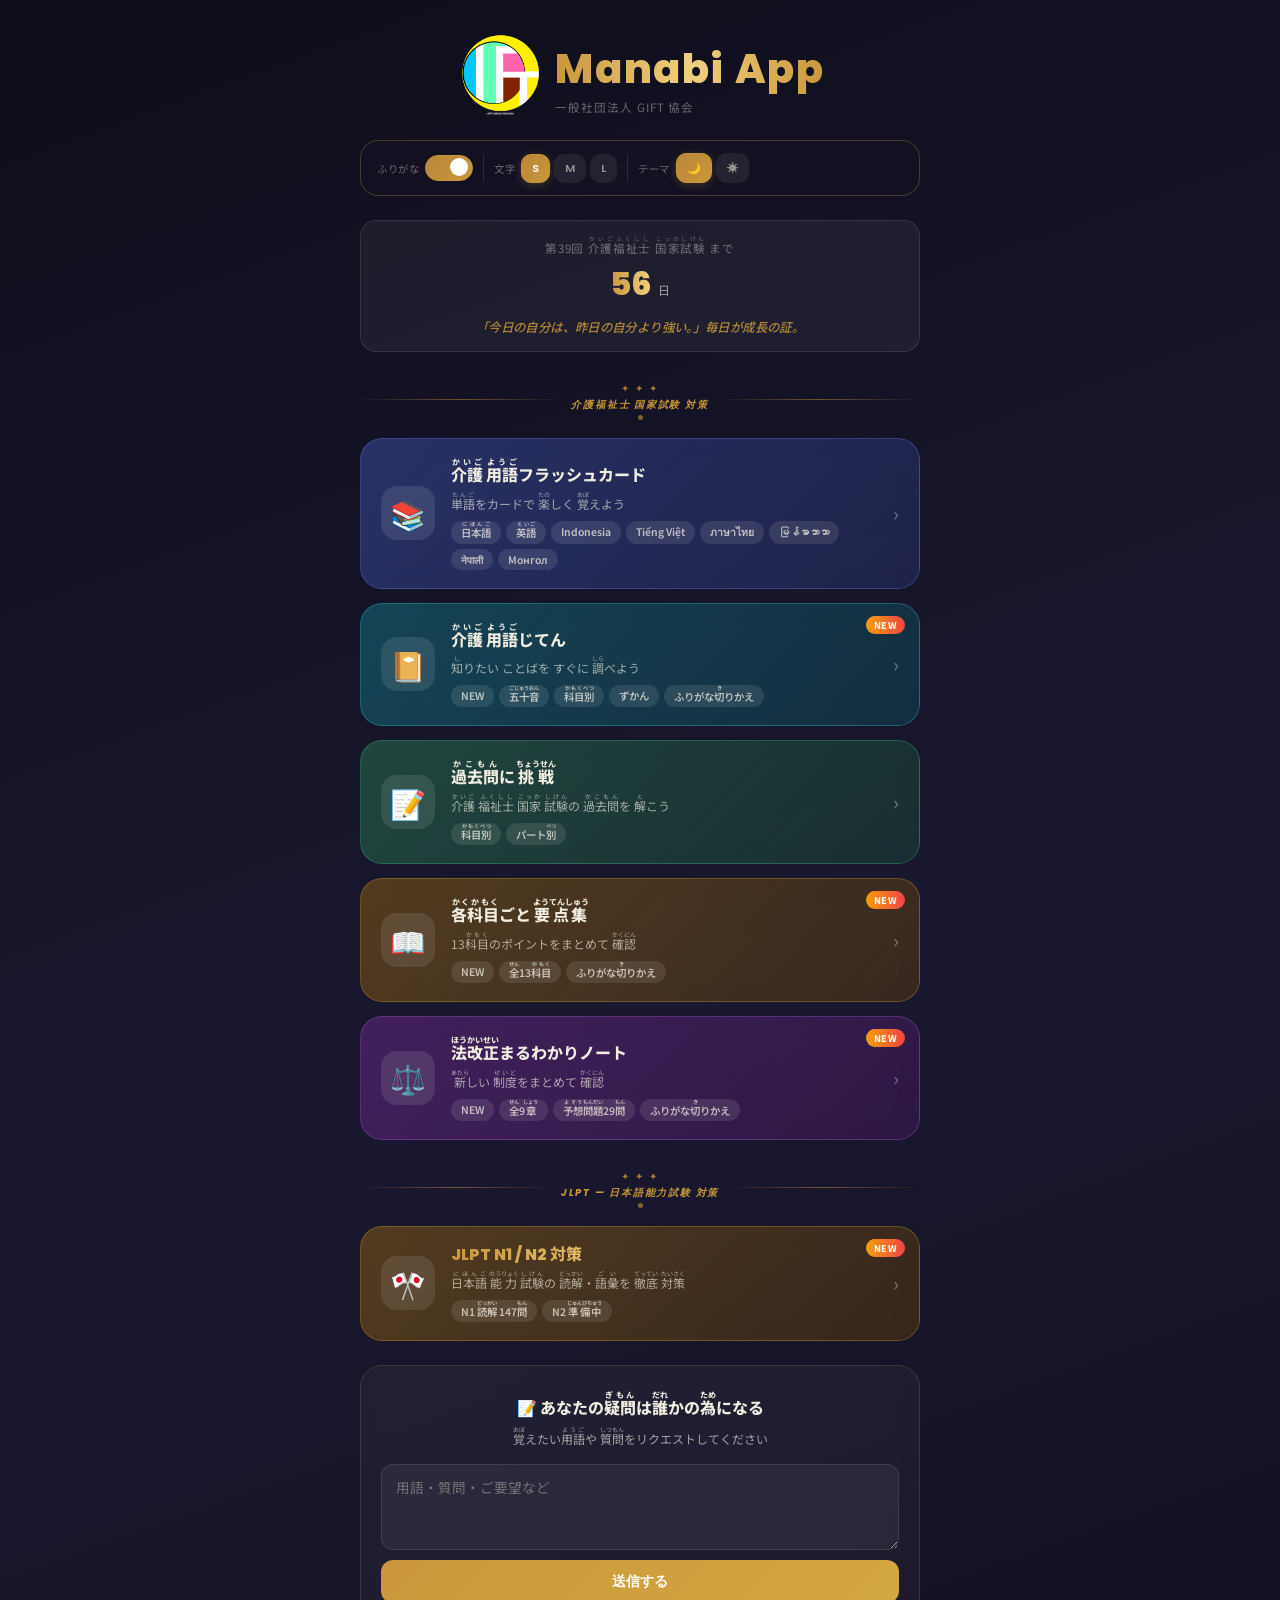
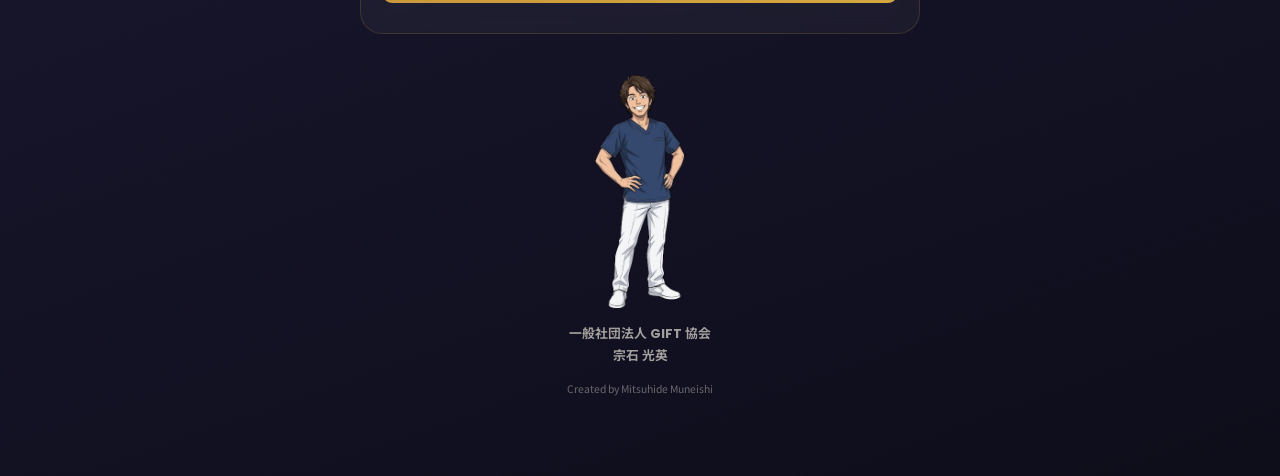
==== commit 373a6451: "Update index.html" ====
--- a/index.html
+++ b/index.html
@@ -41,6 +41,7 @@
       --card-2:linear-gradient(135deg,rgba(40,110,80,0.55),rgba(25,80,55,0.40));  --card-2-border:rgba(60,180,120,0.35);
       --card-3:linear-gradient(135deg,rgba(130,90,20,0.55),rgba(100,65,10,0.40)); --card-3-border:rgba(200,155,50,0.35);
       --card-4:linear-gradient(135deg,rgba(100,40,130,0.55),rgba(75,25,100,0.40));--card-4-border:rgba(170,90,210,0.35);
+      --card-5:linear-gradient(135deg,rgba(20,110,125,0.55),rgba(15,80,95,0.40)); --card-5-border:rgba(60,190,200,0.35);
       --card-jlpt:linear-gradient(135deg,rgba(130,90,20,0.55),rgba(100,65,10,0.40)); --card-jlpt-border:rgba(200,155,50,0.35);
       --divider-color:rgba(201,151,58,0.50);
       --tag-bg:rgba(255,255,255,0.10); --tag-text:rgba(240,236,224,0.75);
@@ -59,6 +60,7 @@
       --card-2:linear-gradient(135deg,rgba(190,230,210,0.70),rgba(160,215,190,0.55)); --card-2-border:rgba(60,160,110,0.30);
       --card-3:linear-gradient(135deg,rgba(240,220,170,0.70),rgba(230,205,145,0.55)); --card-3-border:rgba(180,140,40,0.30);
       --card-4:linear-gradient(135deg,rgba(225,200,240,0.70),rgba(210,180,235,0.55)); --card-4-border:rgba(150,80,200,0.30);
+      --card-5:linear-gradient(135deg,rgba(185,230,236,0.70),rgba(158,214,224,0.55)); --card-5-border:rgba(40,150,165,0.30);
       --card-jlpt:linear-gradient(135deg,rgba(240,220,170,0.70),rgba(230,205,145,0.55)); --card-jlpt-border:rgba(180,140,40,0.30);
       --divider-color:rgba(154,108,30,0.45);
       --tag-bg:rgba(154,108,30,0.12); --tag-text:rgba(58,46,30,0.80);
@@ -192,6 +194,7 @@
     .menu-card-2   { background: var(--card-2);    border-color: var(--card-2-border); }
     .menu-card-3   { background: var(--card-3);    border-color: var(--card-3-border); }
     .menu-card-4   { background: var(--card-4);    border-color: var(--card-4-border); }
+    .menu-card-5   { background: var(--card-5);    border-color: var(--card-5-border); }
     .menu-card-jlpt{ background: var(--card-jlpt); border-color: var(--card-jlpt-border); }
     .card-badge {
       position: absolute; top: 12px; right: 14px;
@@ -339,6 +342,25 @@
             <div class="card-arrow">›</div>
           </a>
         </li>
+                <li>
+          <a href="./words.html" class="menu-card menu-card-5">
+            <div class="card-badge">NEW</div>
+            <div class="card-icon-wrap">📔</div>
+            <div class="card-body">
+              <div class="card-title"><ruby>介護<rt>かいご</rt></ruby> <ruby>用語<rt>ようご</rt></ruby>じてん</div>
+              <div class="card-desc"><ruby>知<rt>し</rt></ruby>りたい ことばを すぐに <ruby>調<rt>しら</rt></ruby>べよう</div>
+              <div class="card-tags">
+                <span class="tag">NEW</span>
+                <span class="tag"><ruby>五十音<rt>ごじゅうおん</rt></ruby></span>
+                <span class="tag"><ruby>科目別<rt>かもくべつ</rt></ruby></span>
+                <span class="tag">ずかん</span>
+                <span class="tag">ふりがな<ruby>切<rt>き</rt></ruby>りかえ</span>
+              </div>
+            </div>
+            <div class="card-arrow">›</div>
+          </a>
+        </li>
+
         <li>
           <a href="./exam/index.html" class="menu-card menu-card-2">
             <div class="card-icon-wrap">📝</div>
